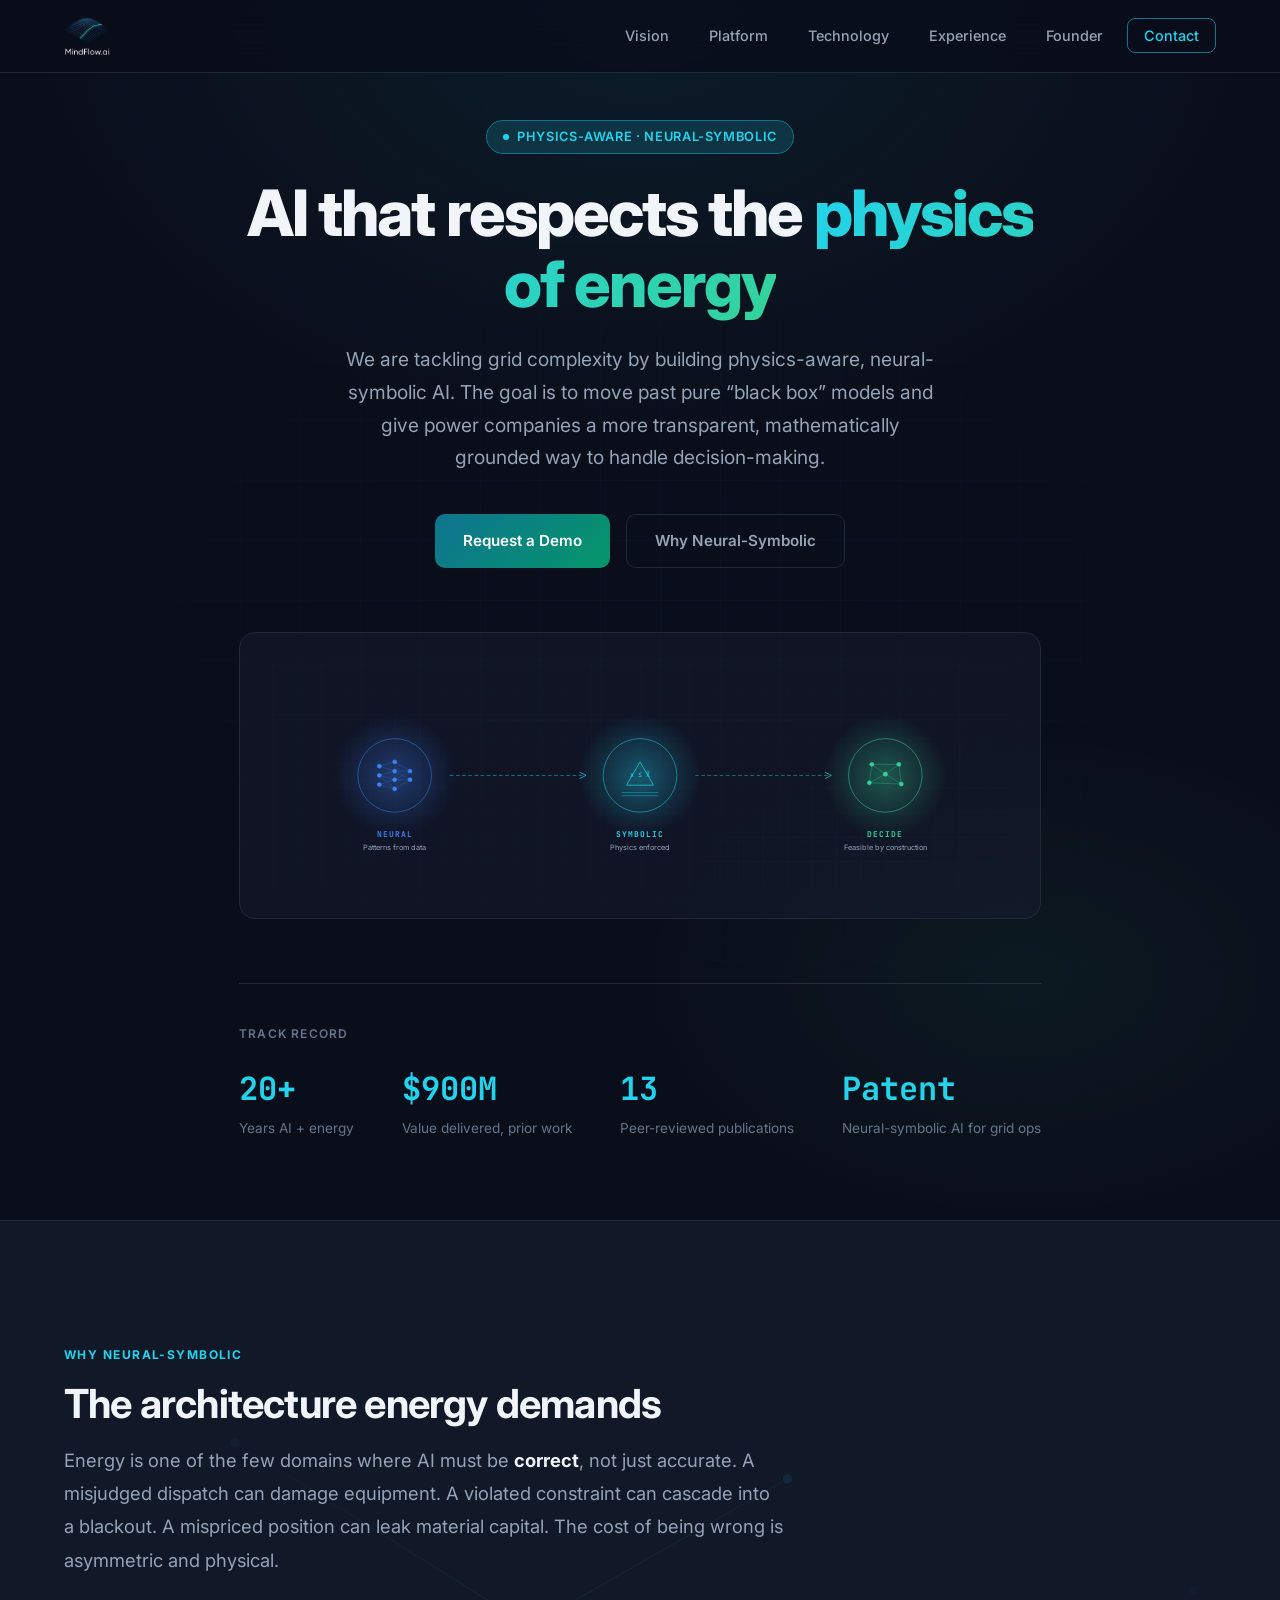
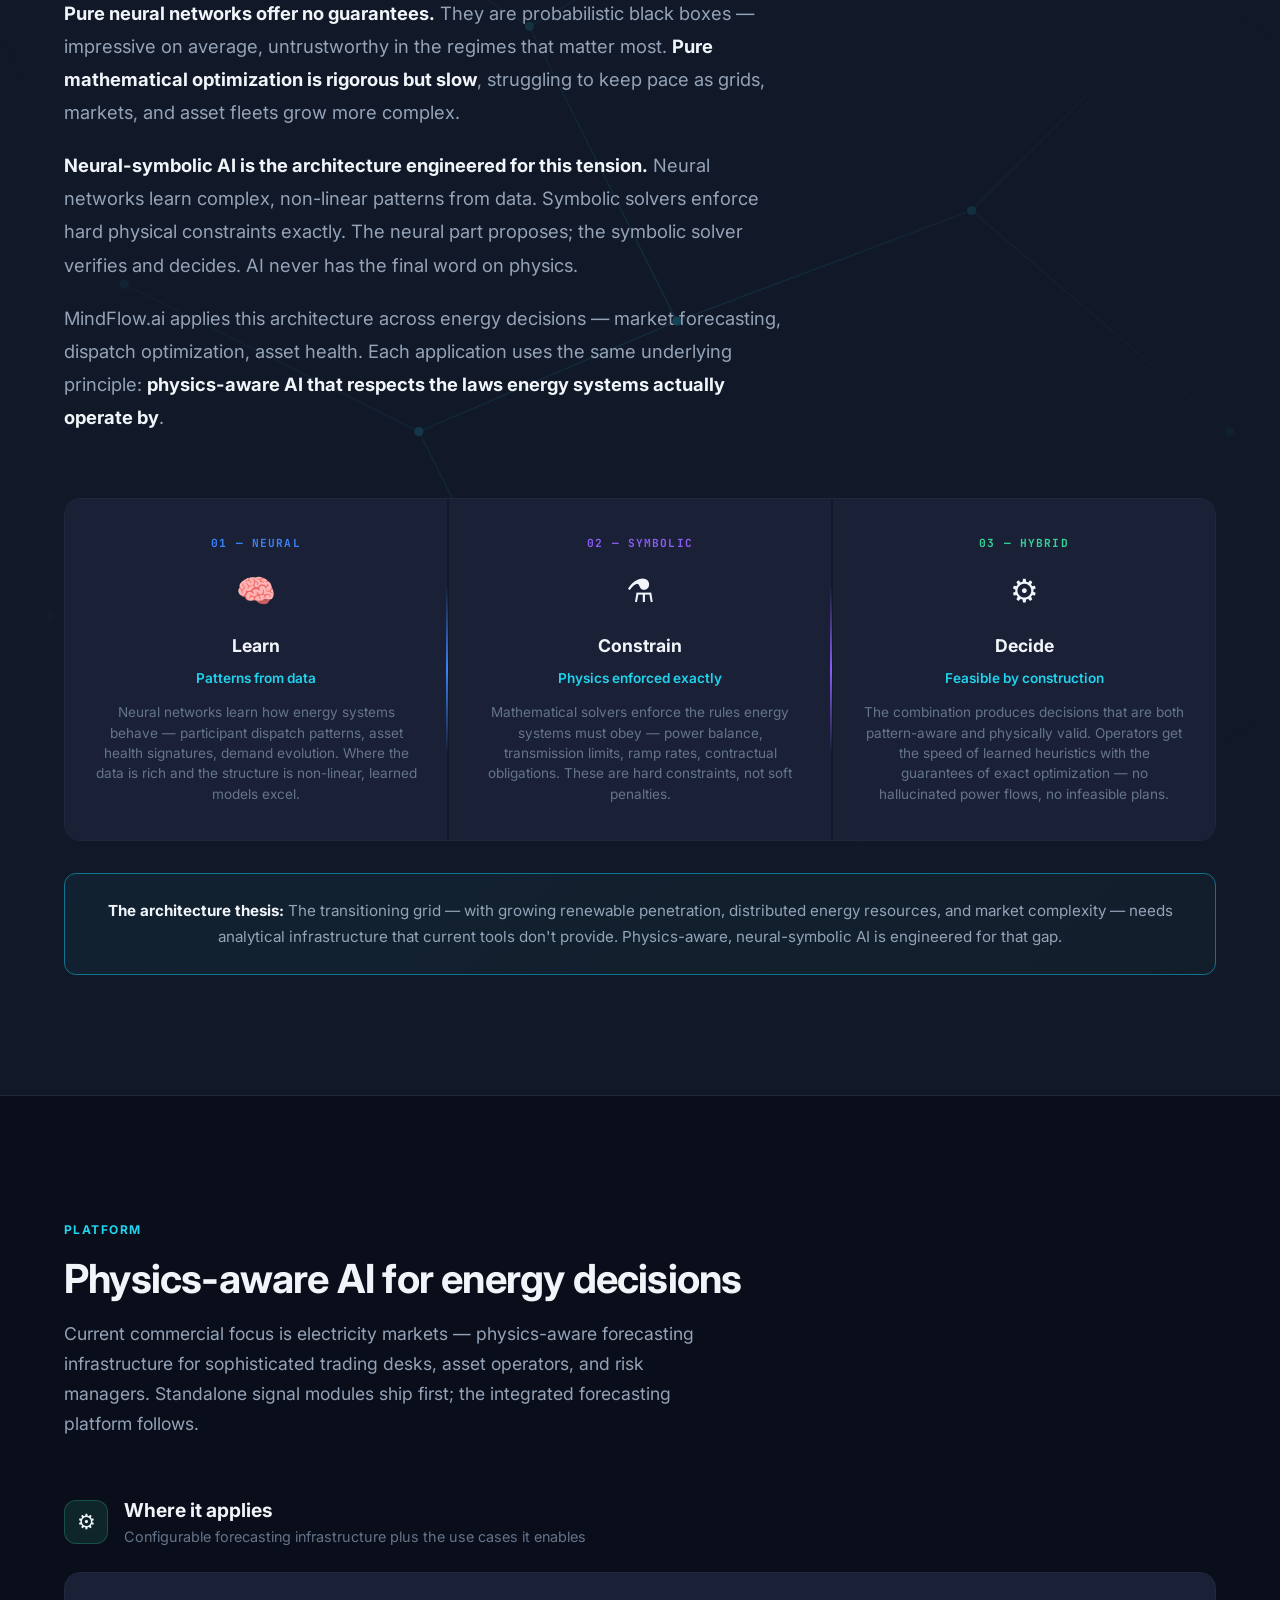
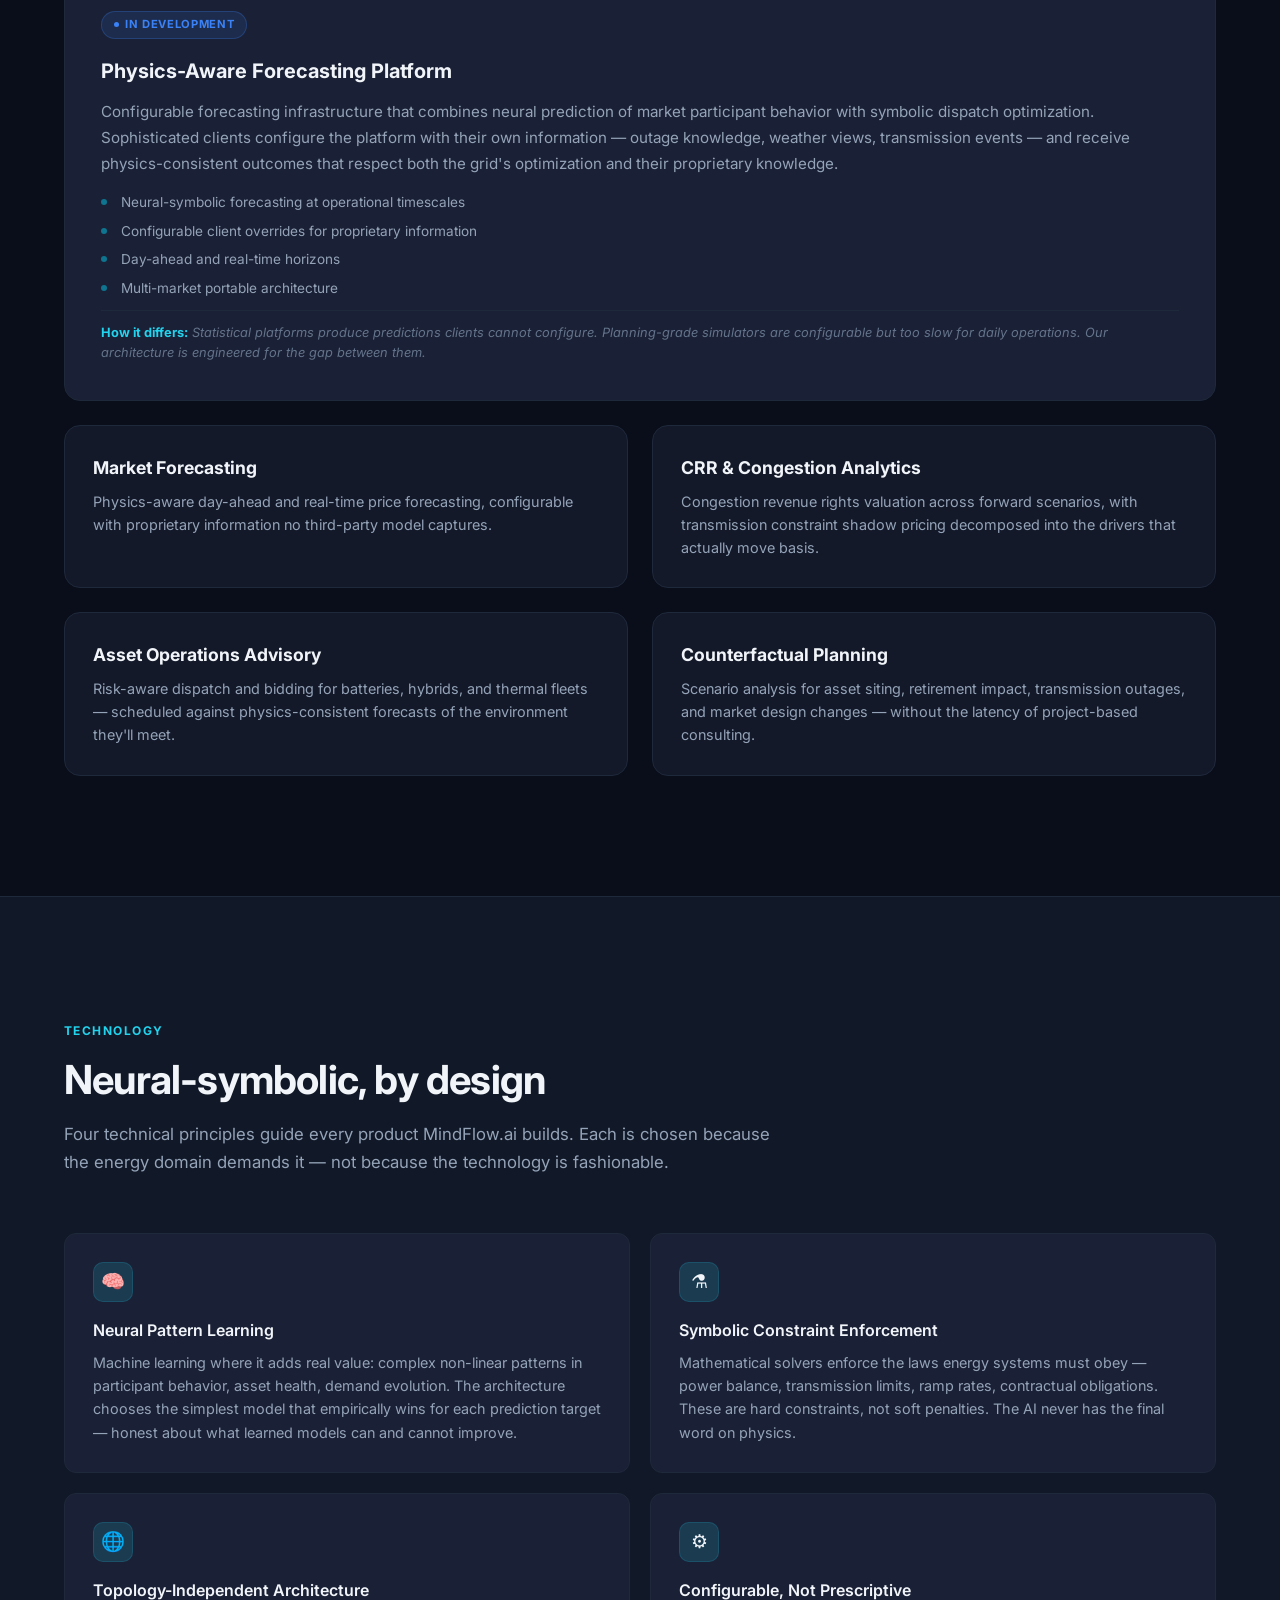
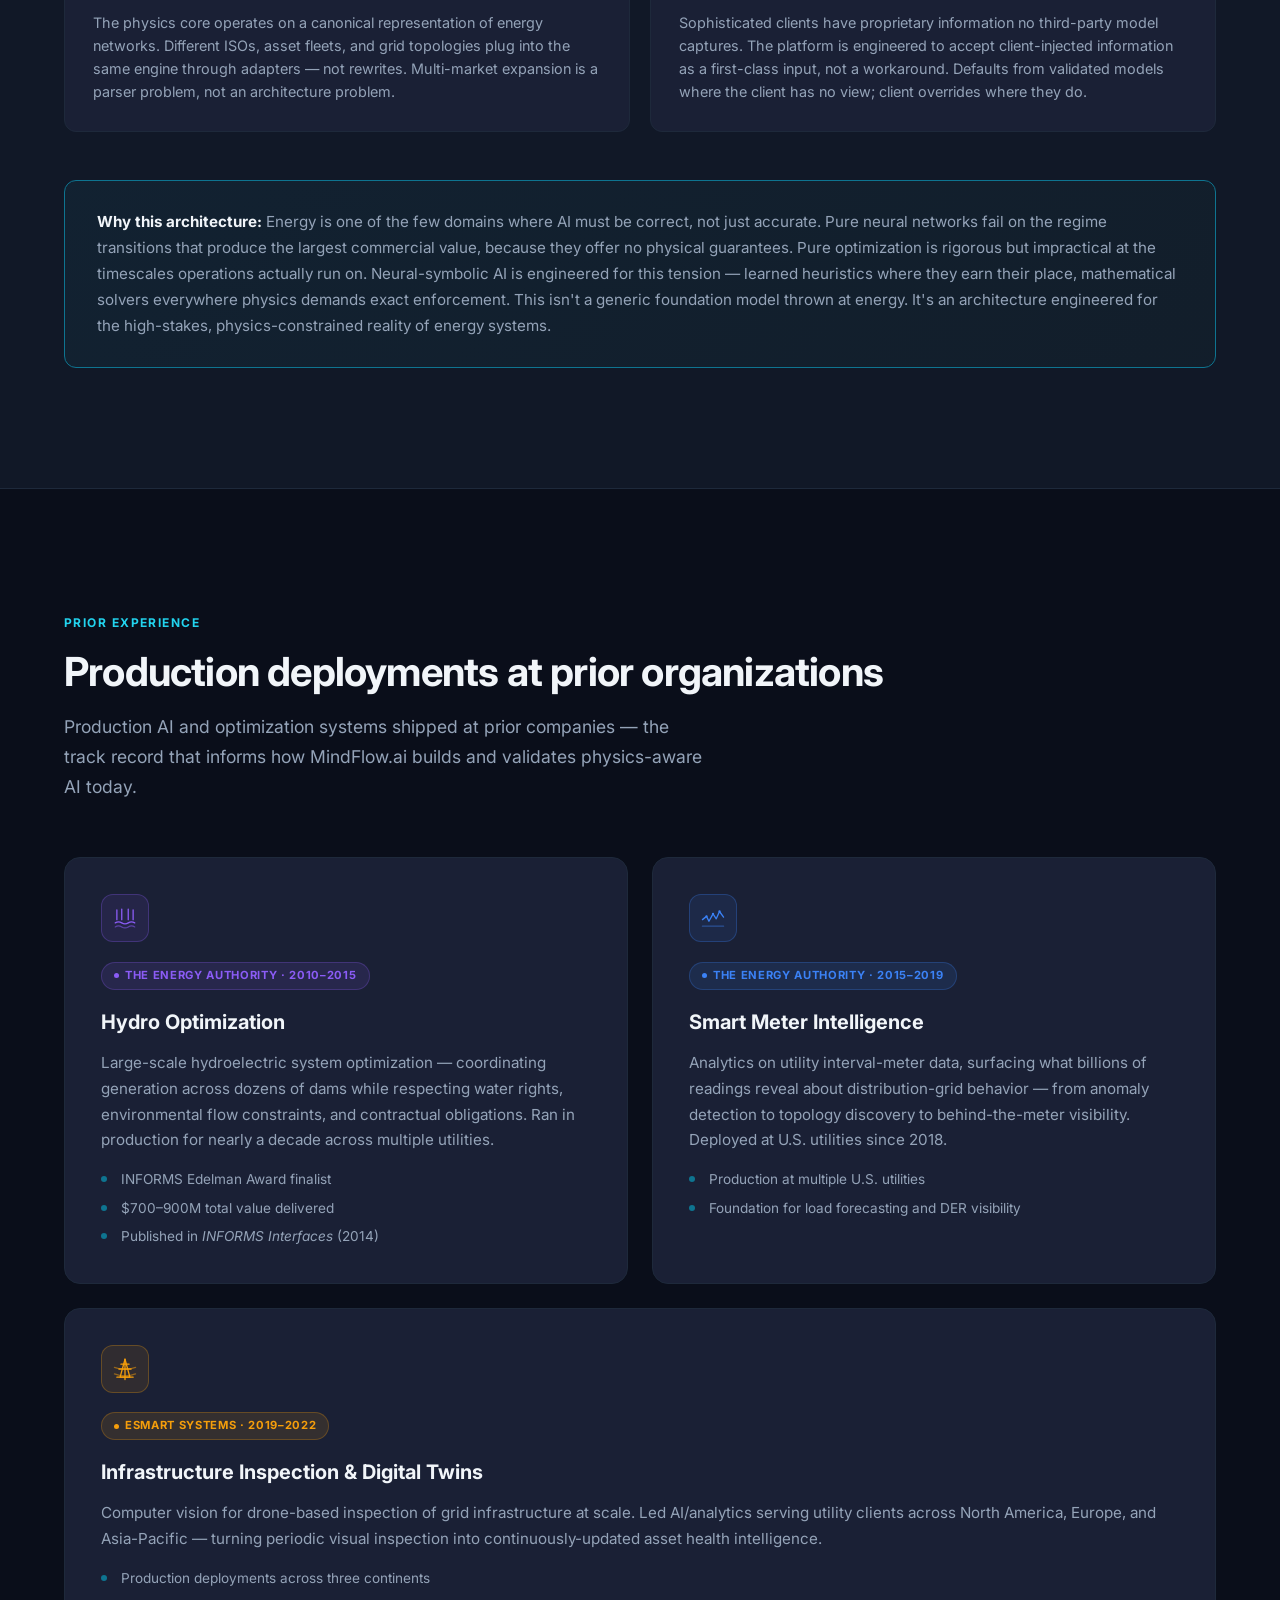
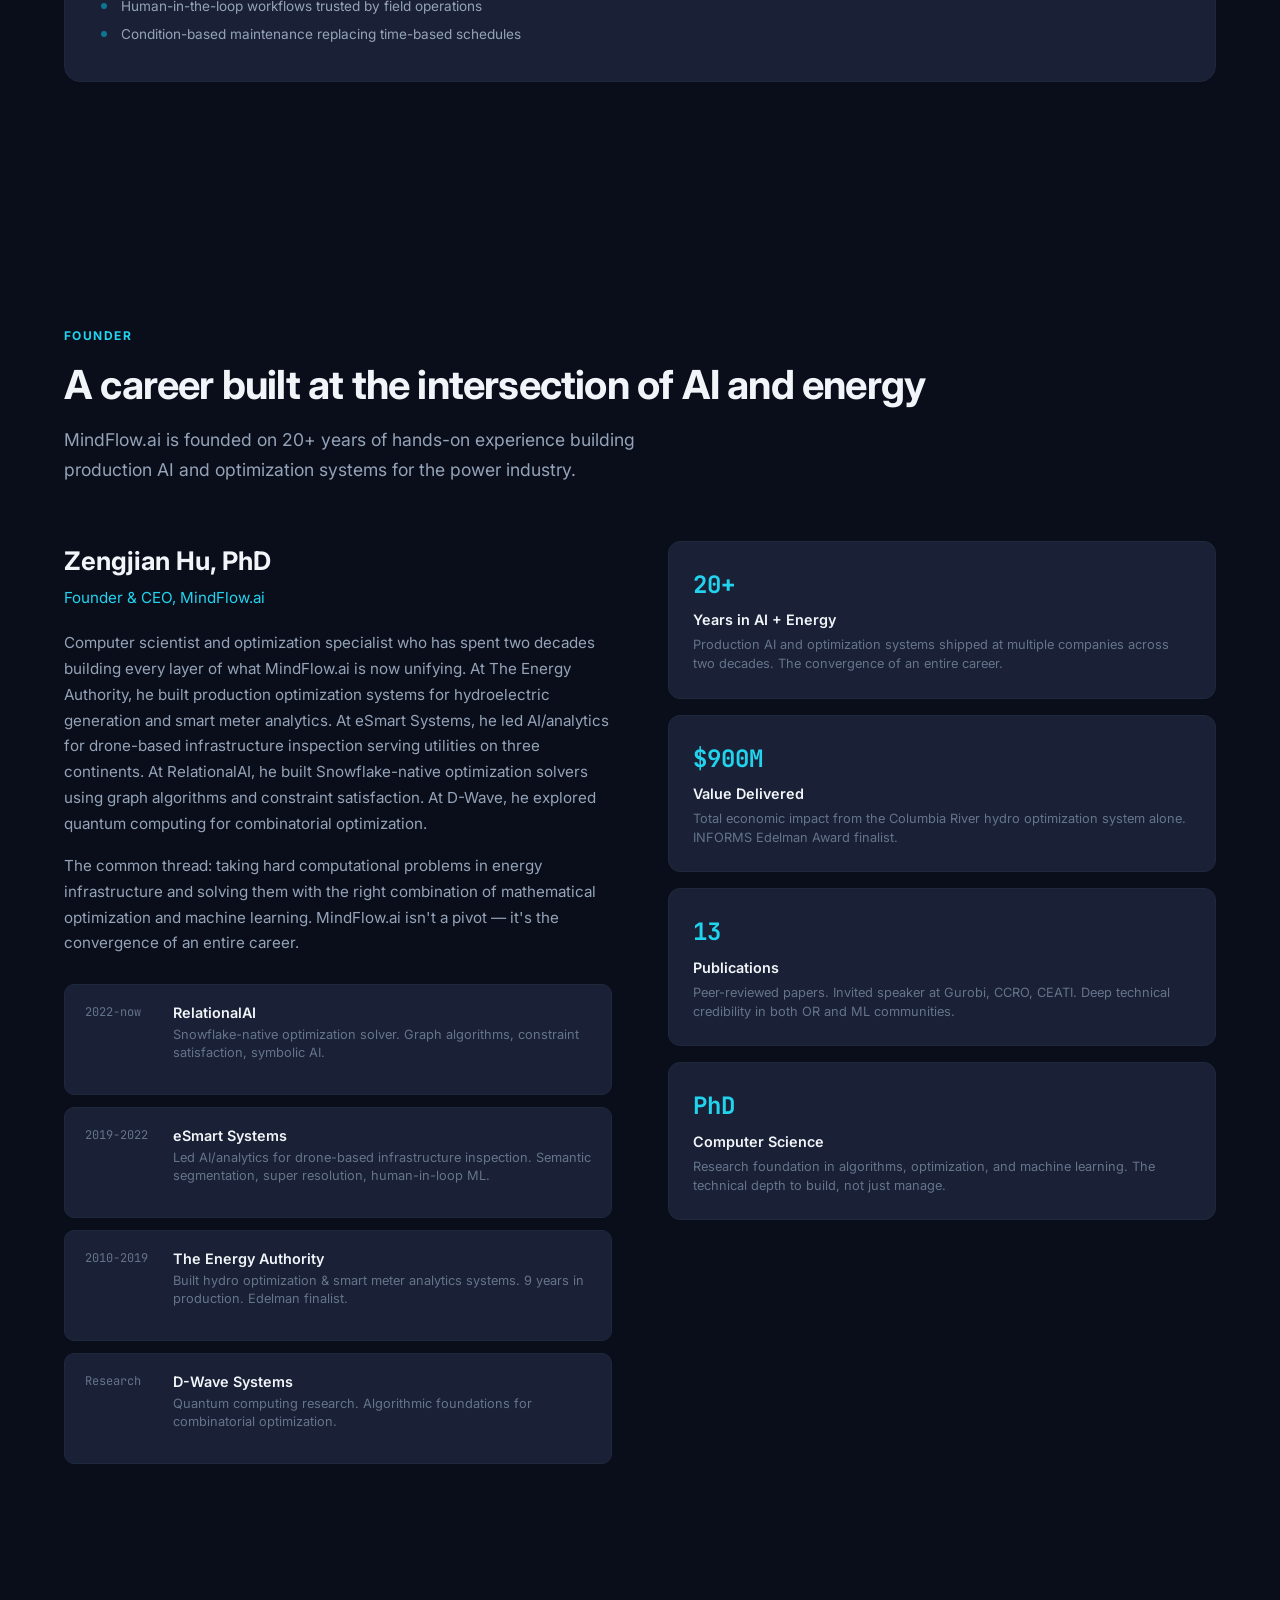
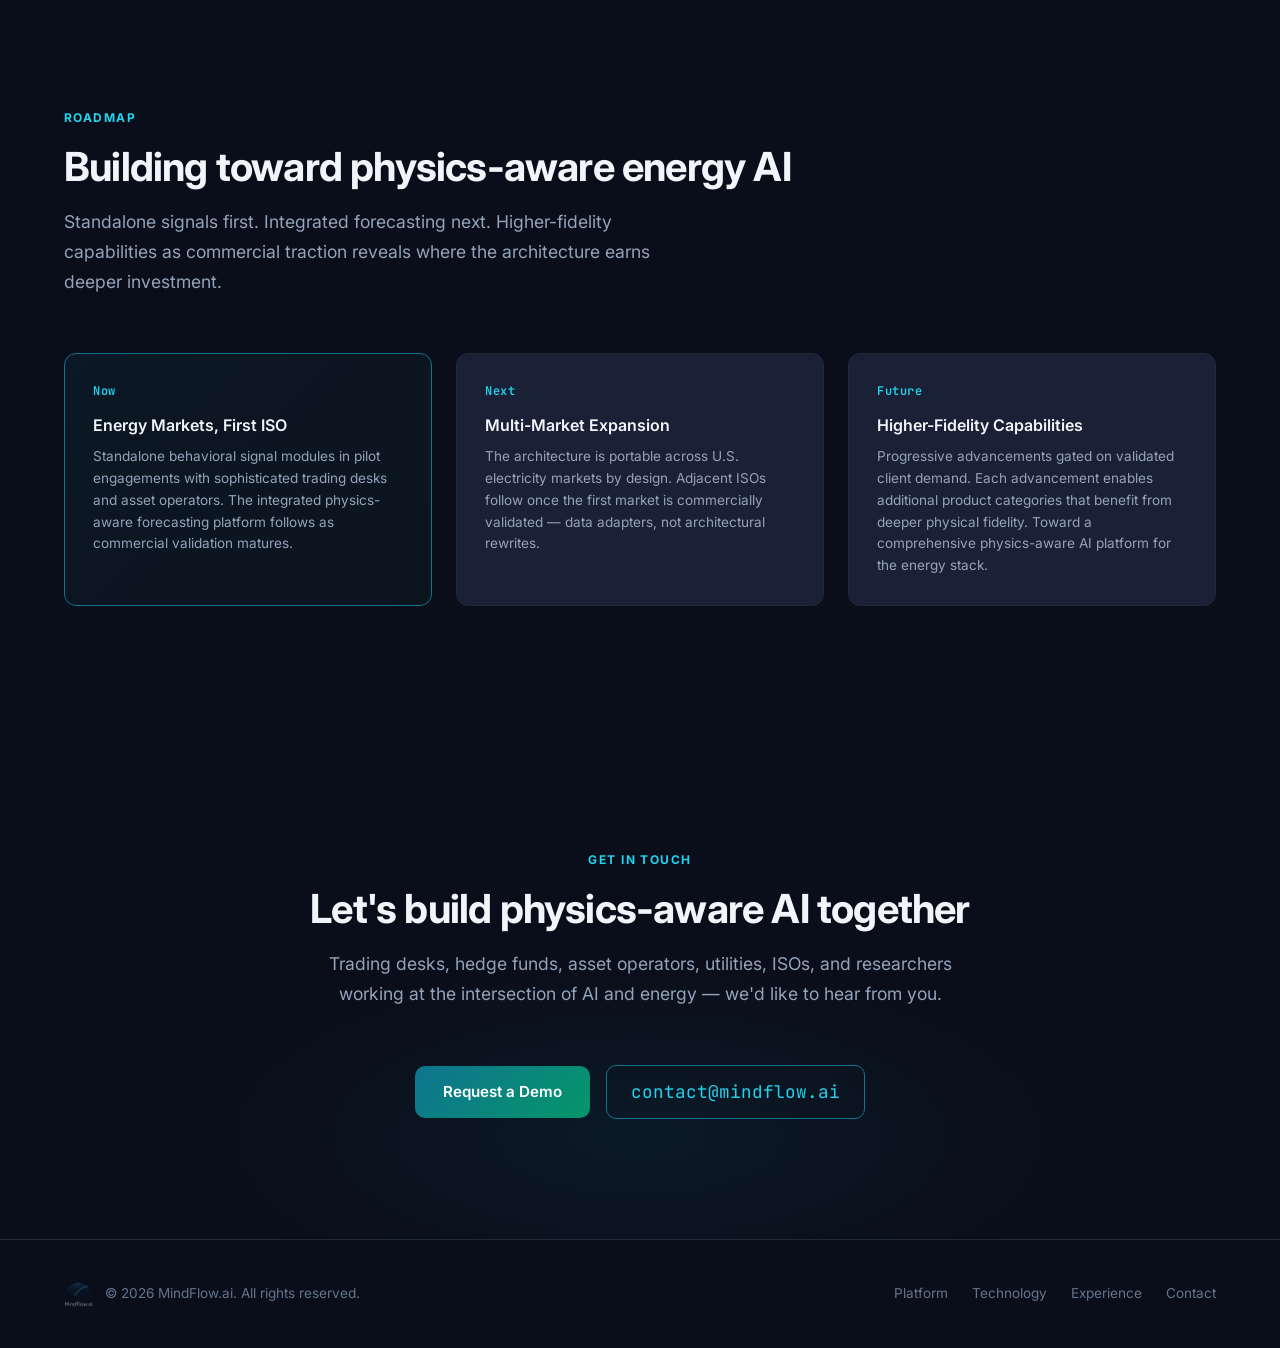
==== index.html @ d65289f5 "Sharpen hero subhead with mission-statement framing Replace the architecture-rationale subhead with " ====
<!DOCTYPE html>
<html lang="en">
<head>
    <meta charset="UTF-8">
    <meta name="viewport" content="width=device-width, initial-scale=1.0">
    <title>MindFlow.ai — Physics-Aware, Neural-Symbolic AI for Energy</title>
    <meta name="description" content="MindFlow.ai builds physics-aware, neural-symbolic AI for energy. Neural networks learn patterns; symbolic solvers enforce physical constraints. AI engineered for the high-stakes, mission-critical reality of energy decisions.">
    <link rel="preconnect" href="https://fonts.googleapis.com">
    <link rel="preconnect" href="https://fonts.gstatic.com" crossorigin>
    <link href="https://fonts.googleapis.com/css2?family=Inter:wght@300;400;500;600;700;800&family=JetBrains+Mono:wght@400;500&display=swap" rel="stylesheet">
    <style>
        :root {
            --bg-primary: #0a0e1a;
            --bg-secondary: #111827;
            --bg-card: #1a2035;
            --bg-card-hover: #1f2847;
            --cyan: #22d3ee;
            --cyan-dim: #0e7490;
            --green: #34d399;
            --green-dim: #059669;
            --blue: #3b82f6;
            --purple: #8b5cf6;
            --amber: #f59e0b;
            --amber-dim: #d97706;
            --text-primary: #f1f5f9;
            --text-secondary: #94a3b8;
            --text-muted: #64748b;
            --border: #1e293b;
            --glow-cyan: rgba(34, 211, 238, 0.15);
            --glow-green: rgba(52, 211, 153, 0.15);
        }

        * { margin: 0; padding: 0; box-sizing: border-box; }
        html { scroll-behavior: smooth; }

        body {
            font-family: 'Inter', -apple-system, BlinkMacSystemFont, sans-serif;
            background-color: var(--bg-primary);
            color: var(--text-primary);
            line-height: 1.6;
            overflow-x: hidden;
        }

        .container { max-width: 1200px; margin: 0 auto; padding: 0 24px; }

        /* ── Header ── */
        header {
            position: fixed; top: 0; width: 100%; z-index: 100;
            background: rgba(10, 14, 26, 0.85);
            backdrop-filter: blur(20px);
            border-bottom: 1px solid var(--border);
            transition: background 0.3s;
        }
        header .container { display: flex; justify-content: space-between; align-items: center; height: 72px; }
        .logo { display: flex; align-items: center; gap: 12px; text-decoration: none; }
        .logo img { height: 44px; width: auto; }
        nav ul { display: flex; list-style: none; gap: 8px; }
        nav a { text-decoration: none; color: var(--text-secondary); font-size: 0.9rem; font-weight: 500; padding: 8px 16px; border-radius: 8px; transition: all 0.2s; }
        nav a:hover { color: var(--text-primary); background: rgba(255,255,255,0.05); }
        .nav-cta { color: var(--cyan) !important; border: 1px solid var(--cyan-dim); }
        .nav-cta:hover { background: var(--glow-cyan) !important; }
        .mobile-toggle { display: none; background: none; border: none; color: var(--text-primary); font-size: 1.5rem; cursor: pointer; padding: 8px; }

        /* ── Hero ── */
        #hero { min-height: 100vh; display: flex; align-items: center; position: relative; padding: 120px 0 80px; overflow: hidden; }
        .hero-bg { position: absolute; inset: 0; background: radial-gradient(ellipse 80% 60% at 50% 0%, rgba(34,211,238,0.08) 0%, transparent 60%), radial-gradient(ellipse 60% 40% at 80% 80%, rgba(52,211,153,0.06) 0%, transparent 50%); pointer-events: none; }
        .hero-grid { position: absolute; inset: 0; background-image: linear-gradient(rgba(34,211,238,0.03) 1px, transparent 1px), linear-gradient(90deg, rgba(34,211,238,0.03) 1px, transparent 1px); background-size: 60px 60px; mask-image: radial-gradient(ellipse 70% 50% at 50% 50%, black, transparent); pointer-events: none; }
        .hero-content { position: relative; z-index: 2; max-width: 800px; text-align: center; margin: 0 auto; }
        .hero-sub { margin-left: auto; margin-right: auto; }
        .hero-badge { display: inline-flex; align-items: center; gap: 8px; padding: 6px 16px; border-radius: 100px; border: 1px solid var(--cyan-dim); background: var(--glow-cyan); color: var(--cyan); font-size: 0.8rem; font-weight: 600; letter-spacing: 0.05em; text-transform: uppercase; margin-bottom: 24px; }
        .hero-badge::before { content: ''; width: 6px; height: 6px; border-radius: 50%; background: var(--cyan); animation: pulse-dot 2s infinite; }
        @keyframes pulse-dot { 0%, 100% { opacity: 1; } 50% { opacity: 0.3; } }
        #hero h1 { font-size: clamp(2.5rem, 5vw, 4rem); font-weight: 800; line-height: 1.1; letter-spacing: -0.03em; margin-bottom: 24px; }
        #hero h1 .gradient-text { background: linear-gradient(135deg, var(--cyan) 0%, var(--green) 100%); -webkit-background-clip: text; -webkit-text-fill-color: transparent; background-clip: text; }
        .hero-sub { font-size: 1.2rem; color: var(--text-secondary); max-width: 600px; margin-bottom: 40px; line-height: 1.7; }
        .hero-actions { display: flex; gap: 16px; flex-wrap: wrap; }
        .btn { display: inline-flex; align-items: center; gap: 8px; padding: 14px 28px; border-radius: 10px; font-size: 0.95rem; font-weight: 600; text-decoration: none; transition: all 0.2s; cursor: pointer; border: none; }
        .btn-primary { background: linear-gradient(135deg, var(--cyan-dim), var(--green-dim)); color: white; }
        .btn-primary:hover { box-shadow: 0 0 30px var(--glow-cyan), 0 0 60px rgba(34,211,238,0.1); transform: translateY(-1px); }
        .btn-secondary { background: transparent; color: var(--text-secondary); border: 1px solid var(--border); }
        .btn-secondary:hover { border-color: var(--text-muted); color: var(--text-primary); }
        .hero-actions { justify-content: center; }
        .hero-metrics-wrap { margin-top: 64px; padding-top: 40px; border-top: 1px solid var(--border); }
        .hero-metrics-label { font-size: 0.75rem; font-weight: 600; letter-spacing: 0.1em; text-transform: uppercase; color: var(--text-muted); margin-bottom: 20px; }
        .hero-metrics-row { display: flex; gap: 48px; margin-top: 16px; }
        .hero-metric .number { font-family: 'JetBrains Mono', monospace; font-size: 2rem; font-weight: 700; color: var(--cyan); }
        .hero-metric .label { font-size: 0.85rem; color: var(--text-muted); margin-top: 4px; }

        /* ── Hero architecture illustration ── */
        .hero-illustration { margin-top: 64px; padding: 32px; border-radius: 16px; background: rgba(26, 32, 53, 0.4); border: 1px solid var(--border); position: relative; overflow: hidden; }
        .hero-illustration svg { width: 100%; height: auto; display: block; max-width: 1100px; margin: 0 auto; }
        @keyframes flow-dash { to { stroke-dashoffset: -20; } }
        .hero-illustration .flow-line { animation: flow-dash 2s linear infinite; }
        .hero-illustration .pulse { animation: pulse-ring 3s ease-in-out infinite; transform-origin: center; transform-box: fill-box; }
        @keyframes pulse-ring { 0%, 100% { opacity: 0.6; } 50% { opacity: 1; } }

        .contact-actions { display: flex; gap: 16px; justify-content: center; flex-wrap: wrap; align-items: center; }

        /* ── Prior Experience card icons ── */
        .card-glyph { width: 48px; height: 48px; border-radius: 12px; display: flex; align-items: center; justify-content: center; margin-bottom: 18px; }
        .card-glyph.hydro { background: rgba(139,92,246,0.10); border: 1px solid rgba(139,92,246,0.28); }
        .card-glyph.hydro svg { color: #8b5cf6; }
        .card-glyph.meter { background: rgba(59,130,246,0.10); border: 1px solid rgba(59,130,246,0.28); }
        .card-glyph.meter svg { color: #3b82f6; }
        .card-glyph.drone { background: rgba(245,158,11,0.10); border: 1px solid rgba(245,158,11,0.28); }
        .card-glyph.drone svg { color: #f59e0b; }
        .card-glyph svg { width: 26px; height: 26px; display: block; }

        /* ── Vision section abstract grid background ── */
        #vision { position: relative; overflow: hidden; }
        .vision-network-bg { position: absolute; inset: 0; pointer-events: none; opacity: 0.35; mask-image: radial-gradient(ellipse 70% 70% at 50% 50%, rgba(0,0,0,0.7), transparent 80%); -webkit-mask-image: radial-gradient(ellipse 70% 70% at 50% 50%, rgba(0,0,0,0.7), transparent 80%); }
        .vision-network-bg svg { width: 100%; height: 100%; display: block; }
        #vision .container { position: relative; z-index: 1; }

        /* ── Section commons ── */
        section { padding: 120px 0; }
        .section-label { display: inline-block; font-size: 0.75rem; font-weight: 700; letter-spacing: 0.12em; text-transform: uppercase; color: var(--cyan); margin-bottom: 16px; }
        .section-title { font-size: clamp(1.8rem, 3.5vw, 2.5rem); font-weight: 700; letter-spacing: -0.02em; margin-bottom: 16px; line-height: 1.2; }
        .section-desc { color: var(--text-secondary); font-size: 1.1rem; max-width: 640px; margin-bottom: 56px; line-height: 1.7; }

        /* ── Vision Section ── */
        #vision { background: var(--bg-secondary); border-top: 1px solid var(--border); border-bottom: 1px solid var(--border); }
        .vision-content { max-width: 720px; margin-bottom: 64px; }
        .vision-content p { font-size: 1.15rem; color: var(--text-secondary); line-height: 1.8; margin-bottom: 20px; }
        .vision-content p strong { color: var(--text-primary); }

        /* ── Sense / Understand / Optimize Loop ── */
        .loop-visual {
            display: grid;
            grid-template-columns: repeat(3, 1fr);
            gap: 2px;
            border-radius: 16px;
            overflow: hidden;
            border: 1px solid var(--border);
            position: relative;
        }

        .loop-step {
            background: var(--bg-card);
            padding: 36px 28px;
            text-align: center;
            position: relative;
            transition: all 0.3s;
        }

        .loop-step:hover {
            background: var(--bg-card-hover);
        }

        .loop-step::after {
            content: '';
            position: absolute;
            right: -1px;
            top: 25%;
            height: 50%;
            width: 2px;
        }

        .loop-step:last-child::after { display: none; }

        .loop-step.sense::after { background: linear-gradient(180deg, transparent, var(--blue), transparent); }
        .loop-step.understand::after { background: linear-gradient(180deg, transparent, var(--purple), transparent); }

        .loop-step-number {
            font-family: 'JetBrains Mono', monospace;
            font-size: 0.7rem;
            font-weight: 700;
            letter-spacing: 0.1em;
            text-transform: uppercase;
            margin-bottom: 12px;
        }

        .loop-step.sense .loop-step-number { color: var(--blue); }
        .loop-step.understand .loop-step-number { color: var(--purple); }
        .loop-step.optimize .loop-step-number { color: var(--green); }

        .loop-icon { font-size: 2rem; margin-bottom: 16px; }

        .loop-step h3 {
            font-size: 1.1rem;
            font-weight: 700;
            margin-bottom: 8px;
        }

        .loop-step .loop-subtitle {
            font-size: 0.85rem;
            color: var(--cyan);
            font-weight: 600;
            margin-bottom: 12px;
        }

        .loop-step p {
            font-size: 0.85rem;
            color: var(--text-muted);
            line-height: 1.5;
        }

        .loop-convergence {
            margin-top: 32px;
            padding: 24px 32px;
            background: linear-gradient(135deg, rgba(34,211,238,0.05), rgba(52,211,153,0.03));
            border: 1px solid var(--cyan-dim);
            border-radius: 12px;
            text-align: center;
        }

        .loop-convergence p {
            font-size: 0.95rem;
            color: var(--text-secondary);
            line-height: 1.7;
        }

        .loop-convergence strong {
            color: var(--text-primary);
        }

        /* ── Capabilities (Sense / Understand / Optimize) ── */
        .capability-group {
            margin-bottom: 64px;
        }

        .capability-group:last-child {
            margin-bottom: 0;
        }

        .capability-group-header {
            display: flex;
            align-items: center;
            gap: 16px;
            margin-bottom: 24px;
        }

        .capability-group-icon {
            width: 44px;
            height: 44px;
            border-radius: 12px;
            display: flex;
            align-items: center;
            justify-content: center;
            font-size: 1.3rem;
            flex-shrink: 0;
        }

        .group-sense .capability-group-icon { background: rgba(59,130,246,0.12); border: 1px solid rgba(59,130,246,0.25); }
        .group-understand .capability-group-icon { background: rgba(139,92,246,0.12); border: 1px solid rgba(139,92,246,0.25); }
        .group-optimize .capability-group-icon { background: rgba(52,211,153,0.12); border: 1px solid rgba(52,211,153,0.25); }

        .capability-group-header h3 {
            font-size: 1.2rem;
            font-weight: 700;
        }

        .capability-group-header p {
            font-size: 0.9rem;
            color: var(--text-muted);
        }

        .products-grid {
            display: grid;
            grid-template-columns: repeat(2, 1fr);
            gap: 24px;
        }

        .product-card {
            background: var(--bg-card);
            border: 1px solid var(--border);
            border-radius: 16px;
            padding: 36px;
            transition: all 0.3s;
            position: relative;
        }

        .product-card:hover {
            border-color: var(--cyan-dim);
            transform: translateY(-4px);
            box-shadow: 0 20px 40px rgba(0,0,0,0.3);
        }

        .product-card.full-width {
            grid-column: 1 / -1;
        }

        .product-card.use-case {
            padding: 28px;
            background: rgba(26, 32, 53, 0.6);
        }
        .product-card.use-case h3 { font-size: 1.1rem; margin-bottom: 8px; }
        .product-card.use-case > p { font-size: 0.9rem; line-height: 1.6; margin-bottom: 0; color: var(--text-secondary); }

        .maturity-badge {
            display: inline-flex;
            align-items: center;
            gap: 6px;
            padding: 4px 12px;
            border-radius: 100px;
            font-size: 0.7rem;
            font-weight: 700;
            letter-spacing: 0.06em;
            text-transform: uppercase;
            margin-bottom: 16px;
        }

        .maturity-badge::before { content: ''; width: 5px; height: 5px; border-radius: 50%; }
        .badge-shipped { background: rgba(52,211,153,0.12); color: var(--green); border: 1px solid rgba(52,211,153,0.25); }
        .badge-shipped::before { background: var(--green); }
        .badge-research { background: rgba(59,130,246,0.12); color: var(--blue); border: 1px solid rgba(59,130,246,0.25); }
        .badge-research::before { background: var(--blue); }
        .badge-proven { background: rgba(139,92,246,0.12); color: var(--purple); border: 1px solid rgba(139,92,246,0.25); }
        .badge-proven::before { background: var(--purple); }
        .badge-experience { background: rgba(245,158,11,0.12); color: var(--amber); border: 1px solid rgba(245,158,11,0.25); }
        .badge-experience::before { background: var(--amber); }

        .product-card h3 { font-size: 1.25rem; font-weight: 700; margin-bottom: 12px; }
        .product-card > p { font-size: 0.95rem; color: var(--text-secondary); line-height: 1.7; margin-bottom: 16px; }

        .product-highlights { list-style: none; display: flex; flex-direction: column; gap: 8px; }
        .product-highlights li { font-size: 0.85rem; color: var(--text-secondary); padding-left: 20px; position: relative; line-height: 1.5; }
        .product-highlights li::before { content: ''; position: absolute; left: 0; top: 7px; width: 6px; height: 6px; border-radius: 50%; background: var(--cyan-dim); }

        .product-card .tech-tag { display: inline-block; font-family: 'JetBrains Mono', monospace; font-size: 0.75rem; padding: 4px 10px; border-radius: 6px; margin-top: 16px; margin-right: 6px; background: rgba(255,255,255,0.04); border: 1px solid var(--border); color: var(--text-muted); }

        /* ── World Model callout ── */
        .world-model-feed {
            margin-top: 12px;
            padding-top: 12px;
            border-top: 1px solid var(--border);
            font-size: 0.8rem;
            color: var(--text-muted);
            font-style: italic;
        }

        .world-model-feed strong {
            color: var(--cyan);
            font-style: normal;
        }

        /* ── Technology Section ── */
        #technology { background: var(--bg-secondary); border-top: 1px solid var(--border); border-bottom: 1px solid var(--border); }
        .tech-intro { max-width: 720px; margin-bottom: 56px; }
        .tech-intro p { font-size: 1.05rem; color: var(--text-secondary); line-height: 1.7; margin-bottom: 16px; }
        .tech-intro p strong { color: var(--text-primary); }

        .tech-grid { display: grid; grid-template-columns: repeat(2, 1fr); gap: 20px; }
        .tech-card { background: var(--bg-card); border: 1px solid var(--border); border-radius: 12px; padding: 28px; transition: all 0.3s; }
        .tech-card:hover { border-color: var(--cyan-dim); }
        .tech-card-icon { width: 40px; height: 40px; border-radius: 10px; display: flex; align-items: center; justify-content: center; font-size: 1.2rem; margin-bottom: 16px; background: var(--glow-cyan); border: 1px solid rgba(34,211,238,0.15); }
        .tech-card h3 { font-size: 1rem; font-weight: 600; margin-bottom: 8px; color: var(--text-primary); }
        .tech-card p { font-size: 0.9rem; color: var(--text-secondary); line-height: 1.6; }

        .tech-founder-note { margin-top: 48px; padding: 28px 32px; background: linear-gradient(135deg, rgba(34,211,238,0.05), rgba(52,211,153,0.03)); border: 1px solid var(--cyan-dim); border-radius: 12px; }
        .tech-founder-note p { font-size: 0.95rem; color: var(--text-secondary); line-height: 1.7; }
        .tech-founder-note strong { color: var(--text-primary); }

        /* ── Founder ── */
        .founder-layout { display: grid; grid-template-columns: 1fr 1fr; gap: 56px; align-items: start; }
        .founder-bio h3 { font-size: 1.6rem; font-weight: 700; margin-bottom: 4px; }
        .founder-bio .founder-title { font-size: 0.95rem; color: var(--cyan); margin-bottom: 20px; }
        .founder-bio p { font-size: 0.95rem; color: var(--text-secondary); line-height: 1.7; margin-bottom: 16px; }
        .founder-roles { display: flex; flex-direction: column; gap: 12px; margin-top: 28px; }
        .founder-role { display: flex; gap: 16px; align-items: flex-start; padding: 16px 20px; background: var(--bg-card); border: 1px solid var(--border); border-radius: 10px; transition: all 0.3s; }
        .founder-role:hover { border-color: var(--cyan-dim); }
        .role-years { font-family: 'JetBrains Mono', monospace; font-size: 0.75rem; color: var(--text-muted); white-space: nowrap; padding-top: 2px; min-width: 72px; }
        .role-info h4 { font-size: 0.9rem; font-weight: 600; margin-bottom: 2px; }
        .role-info p { font-size: 0.8rem; color: var(--text-muted); line-height: 1.4; }
        .founder-credentials { display: flex; flex-direction: column; gap: 16px; }
        .credential-card { background: var(--bg-card); border: 1px solid var(--border); border-radius: 12px; padding: 24px; transition: all 0.3s; }
        .credential-card:hover { border-color: var(--cyan-dim); }
        .credential-card .cred-value { font-family: 'JetBrains Mono', monospace; font-size: 1.5rem; font-weight: 700; color: var(--cyan); margin-bottom: 4px; }
        .credential-card h4 { font-size: 0.9rem; font-weight: 600; margin-bottom: 4px; }
        .credential-card p { font-size: 0.8rem; color: var(--text-muted); line-height: 1.5; }

        /* ── Roadmap ── */
        .roadmap { display: grid; grid-template-columns: repeat(3, 1fr); gap: 24px; margin-top: 56px; }
        .roadmap-phase { padding: 28px; border-radius: 12px; border: 1px solid var(--border); background: var(--bg-card); position: relative; }
        .roadmap-phase .phase-label { font-family: 'JetBrains Mono', monospace; font-size: 0.75rem; font-weight: 600; color: var(--cyan); letter-spacing: 0.05em; margin-bottom: 12px; }
        .roadmap-phase h3 { font-size: 1rem; font-weight: 600; margin-bottom: 8px; }
        .roadmap-phase p { font-size: 0.85rem; color: var(--text-secondary); line-height: 1.6; }
        .roadmap-phase.active { border-color: var(--cyan-dim); background: linear-gradient(135deg, rgba(34,211,238,0.05), rgba(52,211,153,0.03)); }

        /* ── Contact ── */
        #contact { text-align: center; position: relative; }
        #contact .section-desc { margin-left: auto; margin-right: auto; }
        .contact-glow { position: absolute; inset: 0; background: radial-gradient(ellipse 50% 50% at 50% 80%, rgba(34,211,238,0.06) 0%, transparent 70%); pointer-events: none; }
        #contact .container { position: relative; z-index: 2; }
        .contact-email { font-family: 'JetBrains Mono', monospace; font-size: 1.1rem; color: var(--cyan); text-decoration: none; padding: 12px 24px; border: 1px solid var(--cyan-dim); border-radius: 10px; display: inline-block; transition: all 0.2s; }
        .contact-email:hover { background: var(--glow-cyan); box-shadow: 0 0 30px var(--glow-cyan); }

        /* ── Footer ── */
        footer { border-top: 1px solid var(--border); padding: 40px 0; }
        .footer-inner { display: flex; justify-content: space-between; align-items: center; }
        .footer-left { display: flex; align-items: center; gap: 12px; }
        .footer-left img { height: 28px; opacity: 0.6; }
        .footer-copy { font-size: 0.85rem; color: var(--text-muted); }
        .footer-links { display: flex; gap: 24px; }
        .footer-links a { font-size: 0.85rem; color: var(--text-muted); text-decoration: none; transition: color 0.2s; }
        .footer-links a:hover { color: var(--text-secondary); }

        /* ── Responsive ── */
        @media (max-width: 1024px) {
            .loop-visual { grid-template-columns: 1fr; }
            .loop-step::after { display: none; }
            .founder-layout { grid-template-columns: 1fr; }
        }

        @media (max-width: 768px) {
            .mobile-toggle { display: block; }
            nav { display: none; position: absolute; top: 72px; left: 0; right: 0; background: var(--bg-primary); border-bottom: 1px solid var(--border); padding: 16px; }
            nav.open { display: block; }
            nav ul { flex-direction: column; gap: 4px; }
            nav a { display: block; padding: 12px 16px; }
            .hero-metrics-row { flex-direction: column; gap: 24px; }
            .products-grid { grid-template-columns: 1fr; }
            .tech-grid { grid-template-columns: 1fr; }
            .roadmap { grid-template-columns: 1fr; }
            .footer-inner { flex-direction: column; gap: 16px; text-align: center; }
            .hero-actions { flex-direction: column; align-items: flex-start; }
        }

        /* ── Animations ── */
        .fade-in { opacity: 0; transform: translateY(24px); transition: opacity 0.6s ease, transform 0.6s ease; }
        .fade-in.visible { opacity: 1; transform: translateY(0); }
    </style>
</head>
<body>

    <!-- Header -->
    <header>
        <div class="container">
            <a href="#" class="logo">
                <img src="logo/mindflow2.png" alt="MindFlow.ai">
            </a>
            <button class="mobile-toggle" onclick="document.querySelector('nav').classList.toggle('open')" aria-label="Toggle menu">&#9776;</button>
            <nav>
                <ul>
                    <li><a href="#vision">Vision</a></li>
                    <li><a href="#capabilities">Platform</a></li>
                    <li><a href="#technology">Technology</a></li>
                    <li><a href="#experience">Experience</a></li>
                    <li><a href="#founder">Founder</a></li>
                    <li><a href="#contact" class="nav-cta">Contact</a></li>
                </ul>
            </nav>
        </div>
    </header>

    <main>

        <!-- Hero -->
        <section id="hero">
            <div class="hero-bg"></div>
            <div class="hero-grid"></div>
            <div class="container">
                <div class="hero-content">
                    <div class="hero-badge">Physics-Aware &middot; Neural-Symbolic</div>
                    <h1>
                        AI that respects the <span class="gradient-text">physics of energy</span>
                    </h1>
                    <p class="hero-sub">
                        We are tackling grid complexity by building physics-aware, neural-symbolic AI. The goal is to move past pure &ldquo;black box&rdquo; models and give power companies a more transparent, mathematically grounded way to handle decision-making.
                    </p>
                    <div class="hero-actions">
                        <a href="mailto:contact@mindflow.ai?subject=Request%20a%20demo" class="btn btn-primary">Request a Demo</a>
                        <a href="#vision" class="btn btn-secondary">Why Neural-Symbolic</a>
                    </div>
                </div>
                <div class="hero-illustration fade-in">
                    <svg viewBox="0 0 1200 360" xmlns="http://www.w3.org/2000/svg" preserveAspectRatio="xMidYMid meet" role="img" aria-labelledby="archTitle archDesc">
                        <title id="archTitle">Physics-aware AI architecture</title>
                        <desc id="archDesc">Neural pattern learning combined with symbolic constraint enforcement produces physics-aware decisions for energy systems.</desc>
                        <defs>
                            <pattern id="bggrid" width="40" height="40" patternUnits="userSpaceOnUse">
                                <path d="M 40 0 L 0 0 0 40" fill="none" stroke="#22d3ee" stroke-width="0.5" opacity="0.08"/>
                            </pattern>
                            <radialGradient id="neuralGrad" cx="50%" cy="50%" r="50%">
                                <stop offset="0%" stop-color="#3b82f6" stop-opacity="0.35"/>
                                <stop offset="100%" stop-color="#3b82f6" stop-opacity="0"/>
                            </radialGradient>
                            <radialGradient id="symbolicGrad" cx="50%" cy="50%" r="50%">
                                <stop offset="0%" stop-color="#22d3ee" stop-opacity="0.35"/>
                                <stop offset="100%" stop-color="#22d3ee" stop-opacity="0"/>
                            </radialGradient>
                            <radialGradient id="decisionGrad" cx="50%" cy="50%" r="50%">
                                <stop offset="0%" stop-color="#34d399" stop-opacity="0.35"/>
                                <stop offset="100%" stop-color="#34d399" stop-opacity="0"/>
                            </radialGradient>
                        </defs>

                        <rect width="1200" height="360" fill="url(#bggrid)"/>

                        <!-- Connecting flow lines -->
                        <line class="flow-line" x1="290" y1="180" x2="510" y2="180" stroke="#22d3ee" stroke-width="1.6" stroke-dasharray="6 4" opacity="0.5"/>
                        <path d="M 502 175 L 512 180 L 502 185" stroke="#22d3ee" stroke-width="1.6" fill="none" opacity="0.7" stroke-linejoin="round" stroke-linecap="round"/>
                        <line class="flow-line" x1="690" y1="180" x2="910" y2="180" stroke="#34d399" stroke-width="1.6" stroke-dasharray="6 4" opacity="0.5"/>
                        <path d="M 902 175 L 912 180 L 902 185" stroke="#34d399" stroke-width="1.6" fill="none" opacity="0.7" stroke-linejoin="round" stroke-linecap="round"/>

                        <!-- NEURAL -->
                        <g transform="translate(200, 180)">
                            <circle r="100" fill="url(#neuralGrad)" class="pulse"/>
                            <circle r="60" fill="none" stroke="#3b82f6" stroke-width="1.5" opacity="0.55"/>
                            <g stroke="#3b82f6" fill="#3b82f6">
                                <g opacity="0.35">
                                    <line x1="-25" y1="-15" x2="0" y2="-22"/>
                                    <line x1="-25" y1="-15" x2="0" y2="-7"/>
                                    <line x1="-25" y1="0" x2="0" y2="-7"/>
                                    <line x1="-25" y1="0" x2="0" y2="7"/>
                                    <line x1="-25" y1="0" x2="0" y2="22"/>
                                    <line x1="-25" y1="15" x2="0" y2="7"/>
                                    <line x1="-25" y1="15" x2="0" y2="22"/>
                                    <line x1="0" y1="-22" x2="25" y2="-7"/>
                                    <line x1="0" y1="-7" x2="25" y2="-7"/>
                                    <line x1="0" y1="-7" x2="25" y2="7"/>
                                    <line x1="0" y1="7" x2="25" y2="-7"/>
                                    <line x1="0" y1="7" x2="25" y2="7"/>
                                    <line x1="0" y1="22" x2="25" y2="7"/>
                                </g>
                                <circle cx="-25" cy="-15" r="3.2"/>
                                <circle cx="-25" cy="0" r="3.2"/>
                                <circle cx="-25" cy="15" r="3.2"/>
                                <circle cx="0" cy="-22" r="3.2"/>
                                <circle cx="0" cy="-7" r="3.2"/>
                                <circle cx="0" cy="7" r="3.2"/>
                                <circle cx="0" cy="22" r="3.2"/>
                                <circle cx="25" cy="-7" r="3.2"/>
                                <circle cx="25" cy="7" r="3.2"/>
                            </g>
                            <text x="0" y="100" text-anchor="middle" fill="#3b82f6" font-family="'JetBrains Mono', monospace" font-size="13" font-weight="700" letter-spacing="0.12em">NEURAL</text>
                            <text x="0" y="122" text-anchor="middle" fill="#94a3b8" font-family="Inter, sans-serif" font-size="12">Patterns from data</text>
                        </g>

                        <!-- SYMBOLIC -->
                        <g transform="translate(600, 180)">
                            <circle r="100" fill="url(#symbolicGrad)" class="pulse" style="animation-delay: 1s"/>
                            <circle r="60" fill="none" stroke="#22d3ee" stroke-width="1.5" opacity="0.55"/>
                            <g stroke="#22d3ee" stroke-width="1.4" fill="none" opacity="0.85">
                                <path d="M -22 16 L 22 16 L 0 -22 Z" stroke-linejoin="round"/>
                                <line x1="-30" y1="28" x2="30" y2="28" opacity="0.55"/>
                                <line x1="-30" y1="33" x2="30" y2="33" opacity="0.55"/>
                            </g>
                            <text x="0" y="3" text-anchor="middle" fill="#22d3ee" font-family="'JetBrains Mono', monospace" font-size="11" font-weight="600" opacity="0.85">x &#8804; X&#772;</text>
                            <text x="0" y="100" text-anchor="middle" fill="#22d3ee" font-family="'JetBrains Mono', monospace" font-size="13" font-weight="700" letter-spacing="0.12em">SYMBOLIC</text>
                            <text x="0" y="122" text-anchor="middle" fill="#94a3b8" font-family="Inter, sans-serif" font-size="12">Physics enforced</text>
                        </g>

                        <!-- DECIDE -->
                        <g transform="translate(1000, 180)">
                            <circle r="100" fill="url(#decisionGrad)" class="pulse" style="animation-delay: 2s"/>
                            <circle r="60" fill="none" stroke="#34d399" stroke-width="1.5" opacity="0.55"/>
                            <g stroke="#34d399" fill="#34d399">
                                <g opacity="0.45" stroke-width="1.1">
                                    <line x1="-22" y1="-18" x2="0" y2="-2"/>
                                    <line x1="22" y1="-18" x2="0" y2="-2"/>
                                    <line x1="-26" y1="12" x2="0" y2="-2"/>
                                    <line x1="26" y1="14" x2="0" y2="-2"/>
                                    <line x1="-22" y1="-18" x2="22" y2="-18"/>
                                    <line x1="-26" y1="12" x2="26" y2="14"/>
                                    <line x1="-22" y1="-18" x2="-26" y2="12"/>
                                    <line x1="22" y1="-18" x2="26" y2="14"/>
                                </g>
                                <circle cx="-22" cy="-18" r="3.2"/>
                                <circle cx="22" cy="-18" r="3.2"/>
                                <circle cx="-26" cy="12" r="3.2"/>
                                <circle cx="0" cy="-2" r="3.4"/>
                                <circle cx="26" cy="14" r="3.2"/>
                            </g>
                            <text x="0" y="100" text-anchor="middle" fill="#34d399" font-family="'JetBrains Mono', monospace" font-size="13" font-weight="700" letter-spacing="0.12em">DECIDE</text>
                            <text x="0" y="122" text-anchor="middle" fill="#94a3b8" font-family="Inter, sans-serif" font-size="12">Feasible by construction</text>
                        </g>
                    </svg>
                </div>
                <div class="hero-metrics-wrap">
                    <div class="hero-metrics-label">Track Record</div>
                    <div class="hero-metrics-row">
                        <div class="hero-metric">
                            <div class="number">20+</div>
                            <div class="label">Years AI + energy</div>
                        </div>
                        <div class="hero-metric">
                            <div class="number">$900M</div>
                            <div class="label">Value delivered, prior work</div>
                        </div>
                        <div class="hero-metric">
                            <div class="number">13</div>
                            <div class="label">Peer-reviewed publications</div>
                        </div>
                        <div class="hero-metric">
                            <div class="number">Patent</div>
                            <div class="label">Neural-symbolic AI for grid ops</div>
                        </div>
                    </div>
                </div>
            </div>
        </section>

        <!-- Vision -->
        <section id="vision">
            <div class="vision-network-bg" aria-hidden="true">
                <svg viewBox="0 0 1200 800" preserveAspectRatio="xMidYMid slice" xmlns="http://www.w3.org/2000/svg">
                    <g stroke="#22d3ee" stroke-width="0.8" opacity="0.45">
                        <line x1="80" y1="120" x2="240" y2="200"/>
                        <line x1="240" y1="200" x2="380" y2="120"/>
                        <line x1="240" y1="200" x2="320" y2="360"/>
                        <line x1="380" y1="120" x2="540" y2="220"/>
                        <line x1="540" y1="220" x2="680" y2="140"/>
                        <line x1="540" y1="220" x2="620" y2="380"/>
                        <line x1="320" y1="360" x2="480" y2="440"/>
                        <line x1="480" y1="440" x2="620" y2="380"/>
                        <line x1="480" y1="440" x2="560" y2="600"/>
                        <line x1="620" y1="380" x2="780" y2="320"/>
                        <line x1="780" y1="320" x2="900" y2="200"/>
                        <line x1="780" y1="320" x2="920" y2="440"/>
                        <line x1="900" y1="200" x2="1060" y2="160"/>
                        <line x1="900" y1="200" x2="1100" y2="320"/>
                        <line x1="920" y1="440" x2="1080" y2="500"/>
                        <line x1="560" y1="600" x2="720" y2="660"/>
                        <line x1="720" y1="660" x2="900" y2="620"/>
                        <line x1="900" y1="620" x2="1080" y2="500"/>
                        <line x1="120" y1="500" x2="280" y2="540"/>
                        <line x1="280" y1="540" x2="440" y2="600"/>
                        <line x1="440" y1="600" x2="560" y2="600"/>
                    </g>
                    <g fill="#22d3ee">
                        <circle cx="80" cy="120" r="2.5"/>
                        <circle cx="240" cy="200" r="2.5"/>
                        <circle cx="380" cy="120" r="2.5"/>
                        <circle cx="540" cy="220" r="2.5"/>
                        <circle cx="680" cy="140" r="2.5"/>
                        <circle cx="320" cy="360" r="2.5"/>
                        <circle cx="480" cy="440" r="2.5"/>
                        <circle cx="620" cy="380" r="2.5"/>
                        <circle cx="780" cy="320" r="2.5"/>
                        <circle cx="900" cy="200" r="2.5"/>
                        <circle cx="1060" cy="160" r="2.5"/>
                        <circle cx="1100" cy="320" r="2.5"/>
                        <circle cx="920" cy="440" r="2.5"/>
                        <circle cx="1080" cy="500" r="2.5"/>
                        <circle cx="900" cy="620" r="2.5"/>
                        <circle cx="720" cy="660" r="2.5"/>
                        <circle cx="560" cy="600" r="2.5"/>
                        <circle cx="440" cy="600" r="2.5"/>
                        <circle cx="280" cy="540" r="2.5"/>
                        <circle cx="120" cy="500" r="2.5"/>
                    </g>
                </svg>
            </div>
            <div class="container">
                <span class="section-label">Why Neural-Symbolic</span>
                <h2 class="section-title">The architecture energy demands</h2>
                <div class="vision-content">
                    <p>
                        Energy is one of the few domains where AI must be <strong>correct</strong>, not just accurate. A misjudged dispatch can damage equipment. A violated constraint can cascade into a blackout. A mispriced position can leak material capital. The cost of being wrong is asymmetric and physical.
                    </p>
                    <p>
                        <strong>Pure neural networks offer no guarantees.</strong> They are probabilistic black boxes &mdash; impressive on average, untrustworthy in the regimes that matter most. <strong>Pure mathematical optimization is rigorous but slow</strong>, struggling to keep pace as grids, markets, and asset fleets grow more complex.
                    </p>
                    <p>
                        <strong>Neural-symbolic AI is the architecture engineered for this tension.</strong> Neural networks learn complex, non-linear patterns from data. Symbolic solvers enforce hard physical constraints exactly. The neural part proposes; the symbolic solver verifies and decides. AI never has the final word on physics.
                    </p>
                    <p>
                        MindFlow.ai applies this architecture across energy decisions &mdash; market forecasting, dispatch optimization, asset health. Each application uses the same underlying principle: <strong>physics-aware AI that respects the laws energy systems actually operate by</strong>.
                    </p>
                </div>
                <div class="loop-visual fade-in">
                    <div class="loop-step sense">
                        <div class="loop-step-number">01 &mdash; Neural</div>
                        <div class="loop-icon">&#129504;</div>
                        <h3>Learn</h3>
                        <div class="loop-subtitle">Patterns from data</div>
                        <p>Neural networks learn how energy systems behave &mdash; participant dispatch patterns, asset health signatures, demand evolution. Where the data is rich and the structure is non-linear, learned models excel.</p>
                    </div>
                    <div class="loop-step understand">
                        <div class="loop-step-number">02 &mdash; Symbolic</div>
                        <div class="loop-icon">&#9879;</div>
                        <h3>Constrain</h3>
                        <div class="loop-subtitle">Physics enforced exactly</div>
                        <p>Mathematical solvers enforce the rules energy systems must obey &mdash; power balance, transmission limits, ramp rates, contractual obligations. These are hard constraints, not soft penalties.</p>
                    </div>
                    <div class="loop-step optimize">
                        <div class="loop-step-number">03 &mdash; Hybrid</div>
                        <div class="loop-icon">&#9881;</div>
                        <h3>Decide</h3>
                        <div class="loop-subtitle">Feasible by construction</div>
                        <p>The combination produces decisions that are both pattern-aware and physically valid. Operators get the speed of learned heuristics with the guarantees of exact optimization &mdash; no hallucinated power flows, no infeasible plans.</p>
                    </div>
                </div>
                <div class="loop-convergence fade-in">
                    <p><strong>The architecture thesis:</strong> The transitioning grid &mdash; with growing renewable penetration, distributed energy resources, and market complexity &mdash; needs analytical infrastructure that current tools don't provide. Physics-aware, neural-symbolic AI is engineered for that gap.</p>
                </div>
            </div>
        </section>

        <!-- Capabilities -->
        <section id="capabilities">
            <div class="container">
                <span class="section-label">Platform</span>
                <h2 class="section-title">Physics-aware AI for energy decisions</h2>
                <p class="section-desc">
                    Current commercial focus is electricity markets &mdash; physics-aware forecasting infrastructure for sophisticated trading desks, asset operators, and risk managers. Standalone signal modules ship first; the integrated forecasting platform follows.
                </p>

                <div class="capability-group group-optimize">
                    <div class="capability-group-header">
                        <div class="capability-group-icon">&#9881;</div>
                        <div>
                            <h3>Where it applies</h3>
                            <p>Configurable forecasting infrastructure plus the use cases it enables</p>
                        </div>
                    </div>
                    <div class="products-grid">
                        <div class="product-card full-width fade-in">
                            <span class="maturity-badge badge-research">In Development</span>
                            <h3>Physics-Aware Forecasting Platform</h3>
                            <p>Configurable forecasting infrastructure that combines neural prediction of market participant behavior with symbolic dispatch optimization. Sophisticated clients configure the platform with their own information &mdash; outage knowledge, weather views, transmission events &mdash; and receive physics-consistent outcomes that respect both the grid's optimization and their proprietary knowledge.</p>
                            <ul class="product-highlights">
                                <li>Neural-symbolic forecasting at operational timescales</li>
                                <li>Configurable client overrides for proprietary information</li>
                                <li>Day-ahead and real-time horizons</li>
                                <li>Multi-market portable architecture</li>
                            </ul>
                            <div class="world-model-feed"><strong>How it differs:</strong> Statistical platforms produce predictions clients cannot configure. Planning-grade simulators are configurable but too slow for daily operations. Our architecture is engineered for the gap between them.</div>
                        </div>
                        <div class="product-card use-case fade-in">
                            <h3>Market Forecasting</h3>
                            <p>Physics-aware day-ahead and real-time price forecasting, configurable with proprietary information no third-party model captures.</p>
                        </div>
                        <div class="product-card use-case fade-in">
                            <h3>CRR &amp; Congestion Analytics</h3>
                            <p>Congestion revenue rights valuation across forward scenarios, with transmission constraint shadow pricing decomposed into the drivers that actually move basis.</p>
                        </div>
                        <div class="product-card use-case fade-in">
                            <h3>Asset Operations Advisory</h3>
                            <p>Risk-aware dispatch and bidding for batteries, hybrids, and thermal fleets &mdash; scheduled against physics-consistent forecasts of the environment they'll meet.</p>
                        </div>
                        <div class="product-card use-case fade-in">
                            <h3>Counterfactual Planning</h3>
                            <p>Scenario analysis for asset siting, retirement impact, transmission outages, and market design changes &mdash; without the latency of project-based consulting.</p>
                        </div>
                    </div>
                </div>

            </div>
        </section>

        <!-- Technology -->
        <section id="technology">
            <div class="container">
                <span class="section-label">Technology</span>
                <h2 class="section-title">Neural-symbolic, by design</h2>
                <div class="tech-intro">
                    <p>Four technical principles guide every product MindFlow.ai builds. Each is chosen because the energy domain demands it &mdash; not because the technology is fashionable.</p>
                </div>
                <div class="tech-grid">
                    <div class="tech-card fade-in">
                        <div class="tech-card-icon">&#129504;</div>
                        <h3>Neural Pattern Learning</h3>
                        <p>Machine learning where it adds real value: complex non-linear patterns in participant behavior, asset health, demand evolution. The architecture chooses the simplest model that empirically wins for each prediction target &mdash; honest about what learned models can and cannot improve.</p>
                    </div>
                    <div class="tech-card fade-in">
                        <div class="tech-card-icon">&#9879;</div>
                        <h3>Symbolic Constraint Enforcement</h3>
                        <p>Mathematical solvers enforce the laws energy systems must obey &mdash; power balance, transmission limits, ramp rates, contractual obligations. These are hard constraints, not soft penalties. The AI never has the final word on physics.</p>
                    </div>
                    <div class="tech-card fade-in">
                        <div class="tech-card-icon">&#127760;</div>
                        <h3>Topology-Independent Architecture</h3>
                        <p>The physics core operates on a canonical representation of energy networks. Different ISOs, asset fleets, and grid topologies plug into the same engine through adapters &mdash; not rewrites. Multi-market expansion is a parser problem, not an architecture problem.</p>
                    </div>
                    <div class="tech-card fade-in">
                        <div class="tech-card-icon">&#9881;</div>
                        <h3>Configurable, Not Prescriptive</h3>
                        <p>Sophisticated clients have proprietary information no third-party model captures. The platform is engineered to accept client-injected information as a first-class input, not a workaround. Defaults from validated models where the client has no view; client overrides where they do.</p>
                    </div>
                </div>
                <div class="tech-founder-note fade-in">
                    <p><strong>Why this architecture:</strong> Energy is one of the few domains where AI must be correct, not just accurate. Pure neural networks fail on the regime transitions that produce the largest commercial value, because they offer no physical guarantees. Pure optimization is rigorous but impractical at the timescales operations actually run on. Neural-symbolic AI is engineered for this tension &mdash; learned heuristics where they earn their place, mathematical solvers everywhere physics demands exact enforcement. This isn't a generic foundation model thrown at energy. It's an architecture engineered for the high-stakes, physics-constrained reality of energy systems.</p>
                </div>
            </div>
        </section>

        <!-- Prior Experience -->
        <section id="experience">
            <div class="container">
                <span class="section-label">Prior Experience</span>
                <h2 class="section-title">Production deployments at prior organizations</h2>
                <p class="section-desc">
                    Production AI and optimization systems shipped at prior companies &mdash; the track record that informs how MindFlow.ai builds and validates physics-aware AI today.
                </p>
                <div class="products-grid">
                    <div class="product-card fade-in">
                        <div class="card-glyph hydro" aria-hidden="true">
                            <svg viewBox="0 0 32 32" xmlns="http://www.w3.org/2000/svg" stroke="currentColor" stroke-width="1.6" fill="none" stroke-linecap="round" stroke-linejoin="round">
                                <line x1="6" y1="6" x2="6" y2="18"/>
                                <line x1="12" y1="5" x2="12" y2="18"/>
                                <line x1="20" y1="5" x2="20" y2="18"/>
                                <line x1="26" y1="6" x2="26" y2="18"/>
                                <path d="M 4 22 Q 8 19.5 12 22 T 20 22 T 28 22"/>
                                <path d="M 4 27 Q 8 24.5 12 27 T 20 27 T 28 27" opacity="0.55"/>
                            </svg>
                        </div>
                        <span class="maturity-badge badge-proven">The Energy Authority &middot; 2010&ndash;2015</span>
                        <h3>Hydro Optimization</h3>
                        <p>Large-scale hydroelectric system optimization &mdash; coordinating generation across dozens of dams while respecting water rights, environmental flow constraints, and contractual obligations. Ran in production for nearly a decade across multiple utilities.</p>
                        <ul class="product-highlights">
                            <li>INFORMS Edelman Award finalist</li>
                            <li>$700&ndash;900M total value delivered</li>
                            <li>Published in <em>INFORMS Interfaces</em> (2014)</li>
                        </ul>
                    </div>
                    <div class="product-card fade-in">
                        <div class="card-glyph meter" aria-hidden="true">
                            <svg viewBox="0 0 32 32" xmlns="http://www.w3.org/2000/svg" stroke="currentColor" stroke-width="1.6" fill="none" stroke-linecap="round" stroke-linejoin="round">
                                <polyline points="3,18 8,14 11,20 16,11 20,17 24,8 29,15"/>
                                <line x1="3" y1="26" x2="29" y2="26" opacity="0.45"/>
                                <circle cx="8" cy="14" r="1.4" fill="currentColor" stroke="none"/>
                                <circle cx="16" cy="11" r="1.4" fill="currentColor" stroke="none"/>
                                <circle cx="24" cy="8" r="1.4" fill="currentColor" stroke="none"/>
                            </svg>
                        </div>
                        <span class="maturity-badge badge-research">The Energy Authority &middot; 2015&ndash;2019</span>
                        <h3>Smart Meter Intelligence</h3>
                        <p>Analytics on utility interval-meter data, surfacing what billions of readings reveal about distribution-grid behavior &mdash; from anomaly detection to topology discovery to behind-the-meter visibility. Deployed at U.S. utilities since 2018.</p>
                        <ul class="product-highlights">
                            <li>Production at multiple U.S. utilities</li>
                            <li>Foundation for load forecasting and DER visibility</li>
                        </ul>
                    </div>
                    <div class="product-card full-width fade-in">
                        <div class="card-glyph drone" aria-hidden="true">
                            <svg viewBox="0 0 32 32" xmlns="http://www.w3.org/2000/svg" stroke="currentColor" stroke-width="1.6" fill="none" stroke-linecap="round" stroke-linejoin="round">
                                <path d="M 16 4 L 10 26 L 22 26 Z"/>
                                <line x1="16" y1="4" x2="16" y2="29"/>
                                <line x1="6" y1="26" x2="26" y2="26"/>
                                <line x1="8.5" y1="16" x2="23.5" y2="16"/>
                                <line x1="11" y1="10" x2="21" y2="10"/>
                                <path d="M 3 14 Q 16 19 29 14" opacity="0.5"/>
                                <path d="M 3 22 Q 16 27 29 22" opacity="0.5"/>
                            </svg>
                        </div>
                        <span class="maturity-badge badge-experience">eSmart Systems &middot; 2019&ndash;2022</span>
                        <h3>Infrastructure Inspection &amp; Digital Twins</h3>
                        <p>Computer vision for drone-based inspection of grid infrastructure at scale. Led AI/analytics serving utility clients across North America, Europe, and Asia-Pacific &mdash; turning periodic visual inspection into continuously-updated asset health intelligence.</p>
                        <ul class="product-highlights">
                            <li>Production deployments across three continents</li>
                            <li>Human-in-the-loop workflows trusted by field operations</li>
                            <li>Condition-based maintenance replacing time-based schedules</li>
                        </ul>
                    </div>
                </div>
            </div>
        </section>

        <!-- Founder -->
        <section id="founder">
            <div class="container">
                <span class="section-label">Founder</span>
                <h2 class="section-title">A career built at the intersection of AI and energy</h2>
                <p class="section-desc">
                    MindFlow.ai is founded on 20+ years of hands-on experience building production AI and optimization systems for the power industry.
                </p>
                <div class="founder-layout">
                    <div class="founder-bio">
                        <h3>Zengjian Hu, PhD</h3>
                        <div class="founder-title">Founder &amp; CEO, MindFlow.ai</div>
                        <p>
                            Computer scientist and optimization specialist who has spent two decades building every layer of what MindFlow.ai is now unifying. At The Energy Authority, he built production optimization systems for hydroelectric generation and smart meter analytics. At eSmart Systems, he led AI/analytics for drone-based infrastructure inspection serving utilities on three continents. At RelationalAI, he built Snowflake-native optimization solvers using graph algorithms and constraint satisfaction. At D-Wave, he explored quantum computing for combinatorial optimization.
                        </p>
                        <p>
                            The common thread: taking hard computational problems in energy infrastructure and solving them with the right combination of mathematical optimization and machine learning. MindFlow.ai isn't a pivot &mdash; it's the convergence of an entire career.
                        </p>
                        <div class="founder-roles">
                            <div class="founder-role fade-in">
                                <div class="role-years">2022-now</div>
                                <div class="role-info">
                                    <h4>RelationalAI</h4>
                                    <p>Snowflake-native optimization solver. Graph algorithms, constraint satisfaction, symbolic AI.</p>
                                </div>
                            </div>
                            <div class="founder-role fade-in">
                                <div class="role-years">2019-2022</div>
                                <div class="role-info">
                                    <h4>eSmart Systems</h4>
                                    <p>Led AI/analytics for drone-based infrastructure inspection. Semantic segmentation, super resolution, human-in-loop ML.</p>
                                </div>
                            </div>
                            <div class="founder-role fade-in">
                                <div class="role-years">2010-2019</div>
                                <div class="role-info">
                                    <h4>The Energy Authority</h4>
                                    <p>Built hydro optimization &amp; smart meter analytics systems. 9 years in production. Edelman finalist.</p>
                                </div>
                            </div>
                            <div class="founder-role fade-in">
                                <div class="role-years">Research</div>
                                <div class="role-info">
                                    <h4>D-Wave Systems</h4>
                                    <p>Quantum computing research. Algorithmic foundations for combinatorial optimization.</p>
                                </div>
                            </div>
                        </div>
                    </div>
                    <div class="founder-credentials">
                        <div class="credential-card fade-in">
                            <div class="cred-value">20+</div>
                            <h4>Years in AI + Energy</h4>
                            <p>Production AI and optimization systems shipped at multiple companies across two decades. The convergence of an entire career.</p>
                        </div>
                        <div class="credential-card fade-in">
                            <div class="cred-value">$900M</div>
                            <h4>Value Delivered</h4>
                            <p>Total economic impact from the Columbia River hydro optimization system alone. INFORMS Edelman Award finalist.</p>
                        </div>
                        <div class="credential-card fade-in">
                            <div class="cred-value">13</div>
                            <h4>Publications</h4>
                            <p>Peer-reviewed papers. Invited speaker at Gurobi, CCRO, CEATI. Deep technical credibility in both OR and ML communities.</p>
                        </div>
                        <div class="credential-card fade-in">
                            <div class="cred-value">PhD</div>
                            <h4>Computer Science</h4>
                            <p>Research foundation in algorithms, optimization, and machine learning. The technical depth to build, not just manage.</p>
                        </div>
                    </div>
                </div>
            </div>
        </section>

        <!-- Roadmap -->
        <section id="roadmap">
            <div class="container">
                <span class="section-label">Roadmap</span>
                <h2 class="section-title">Building toward physics-aware energy AI</h2>
                <p class="section-desc">
                    Standalone signals first. Integrated forecasting next. Higher-fidelity capabilities as commercial traction reveals where the architecture earns deeper investment.
                </p>
                <div class="roadmap">
                    <div class="roadmap-phase active fade-in">
                        <div class="phase-label">Now</div>
                        <h3>Energy Markets, First ISO</h3>
                        <p>Standalone behavioral signal modules in pilot engagements with sophisticated trading desks and asset operators. The integrated physics-aware forecasting platform follows as commercial validation matures.</p>
                    </div>
                    <div class="roadmap-phase fade-in">
                        <div class="phase-label">Next</div>
                        <h3>Multi-Market Expansion</h3>
                        <p>The architecture is portable across U.S. electricity markets by design. Adjacent ISOs follow once the first market is commercially validated &mdash; data adapters, not architectural rewrites.</p>
                    </div>
                    <div class="roadmap-phase fade-in">
                        <div class="phase-label">Future</div>
                        <h3>Higher-Fidelity Capabilities</h3>
                        <p>Progressive advancements gated on validated client demand. Each advancement enables additional product categories that benefit from deeper physical fidelity. Toward a comprehensive physics-aware AI platform for the energy stack.</p>
                    </div>
                </div>
            </div>
        </section>

        <!-- Contact -->
        <section id="contact">
            <div class="contact-glow"></div>
            <div class="container">
                <span class="section-label">Get In Touch</span>
                <h2 class="section-title">Let's build physics-aware AI together</h2>
                <p class="section-desc">
                    Trading desks, hedge funds, asset operators, utilities, ISOs, and researchers working at the intersection of AI and energy &mdash; we'd like to hear from you.
                </p>
                <div class="contact-actions">
                    <a href="mailto:contact@mindflow.ai?subject=Request%20a%20demo" class="btn btn-primary">Request a Demo</a>
                    <a href="mailto:contact@mindflow.ai" class="contact-email">contact@mindflow.ai</a>
                </div>
            </div>
        </section>

    </main>

    <!-- Footer -->
    <footer>
        <div class="container">
            <div class="footer-inner">
                <div class="footer-left">
                    <img src="logo/mindflow2.png" alt="MindFlow.ai">
                    <span class="footer-copy">&copy; 2026 MindFlow.ai. All rights reserved.</span>
                </div>
                <div class="footer-links">
                    <a href="#capabilities">Platform</a>
                    <a href="#technology">Technology</a>
                    <a href="#experience">Experience</a>
                    <a href="#contact">Contact</a>
                </div>
            </div>
        </div>
    </footer>

    <script>
        // Intersection Observer for fade-in animations
        const observer = new IntersectionObserver((entries) => {
            entries.forEach((entry) => {
                if (entry.isIntersecting) {
                    const siblings = entry.target.parentElement.querySelectorAll('.fade-in');
                    const idx = Array.from(siblings).indexOf(entry.target);
                    setTimeout(() => {
                        entry.target.classList.add('visible');
                    }, idx * 100);
                    observer.unobserve(entry.target);
                }
            });
        }, { threshold: 0.1, rootMargin: '0px 0px -40px 0px' });

        document.querySelectorAll('.fade-in').forEach(el => observer.observe(el));

        // Close mobile nav on link click
        document.querySelectorAll('nav a').forEach(link => {
            link.addEventListener('click', () => {
                document.querySelector('nav').classList.remove('open');
            });
        });
    </script>

</body>
</html>
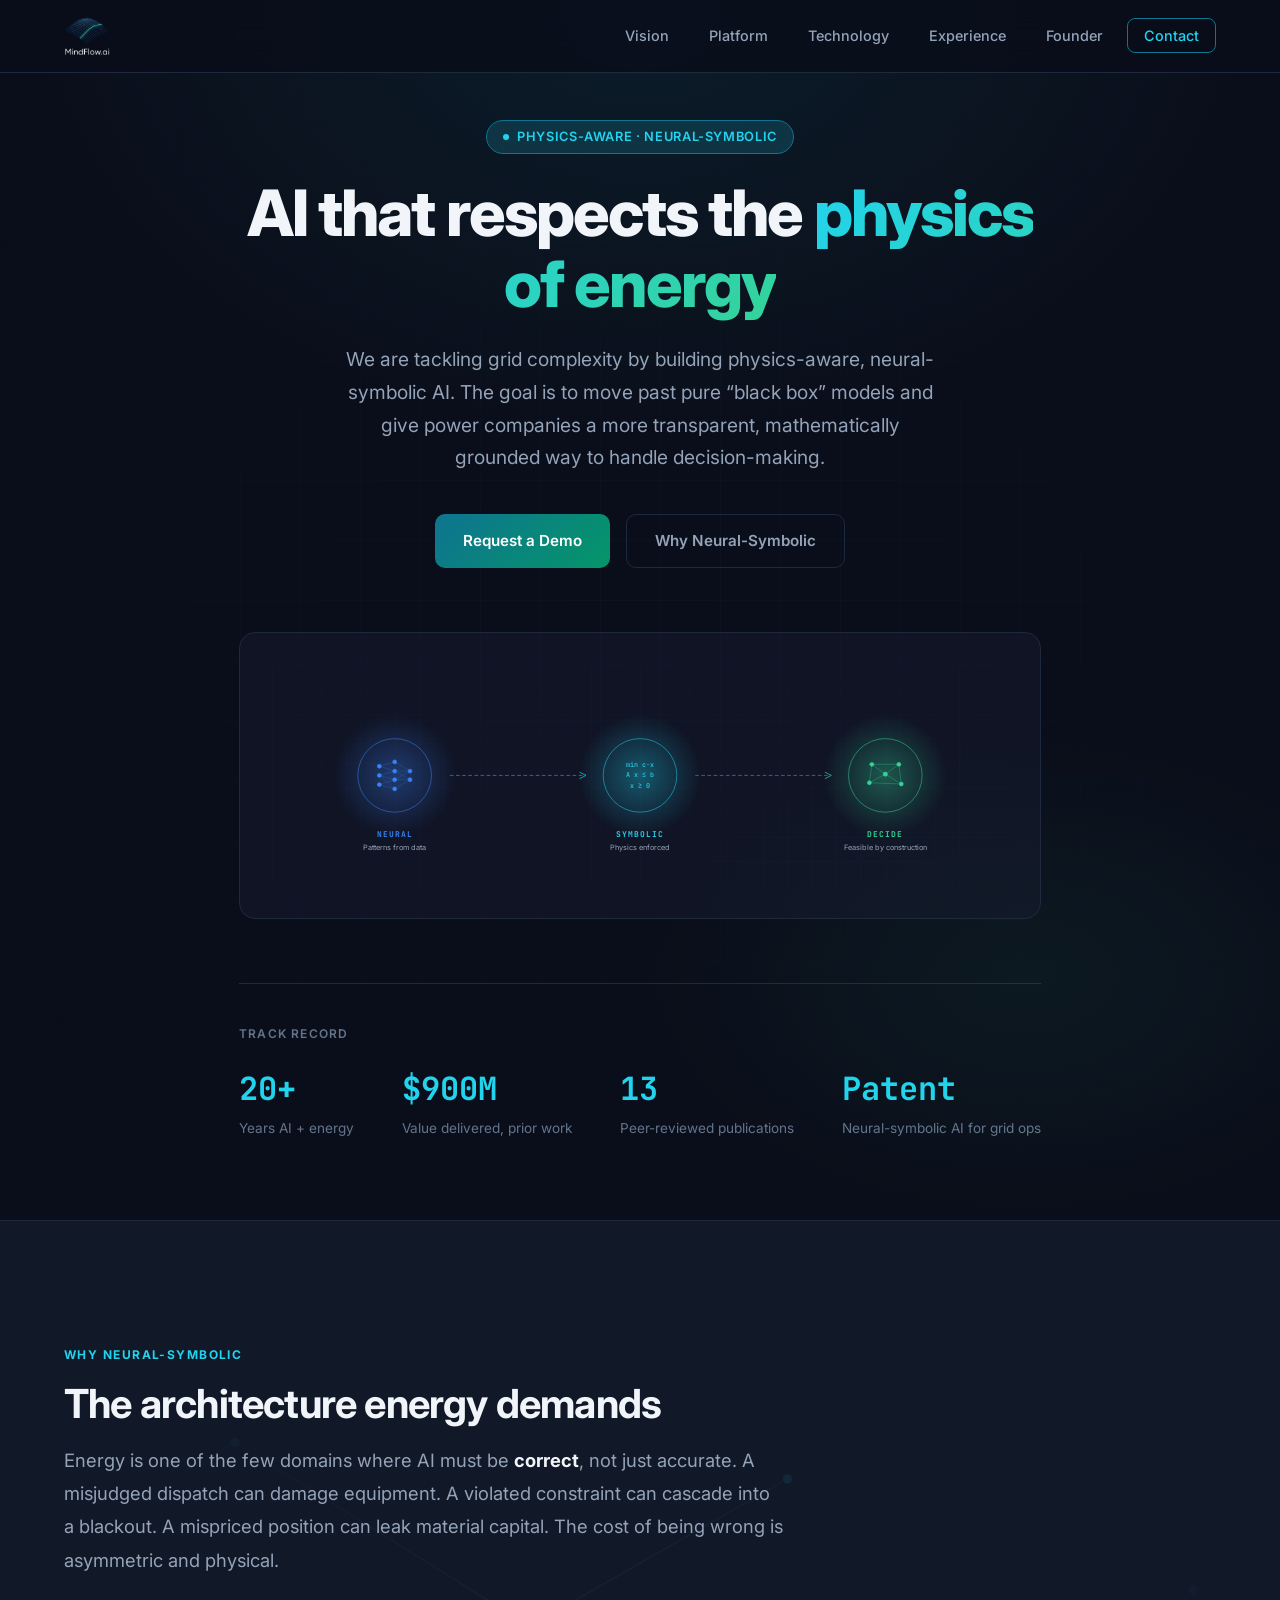
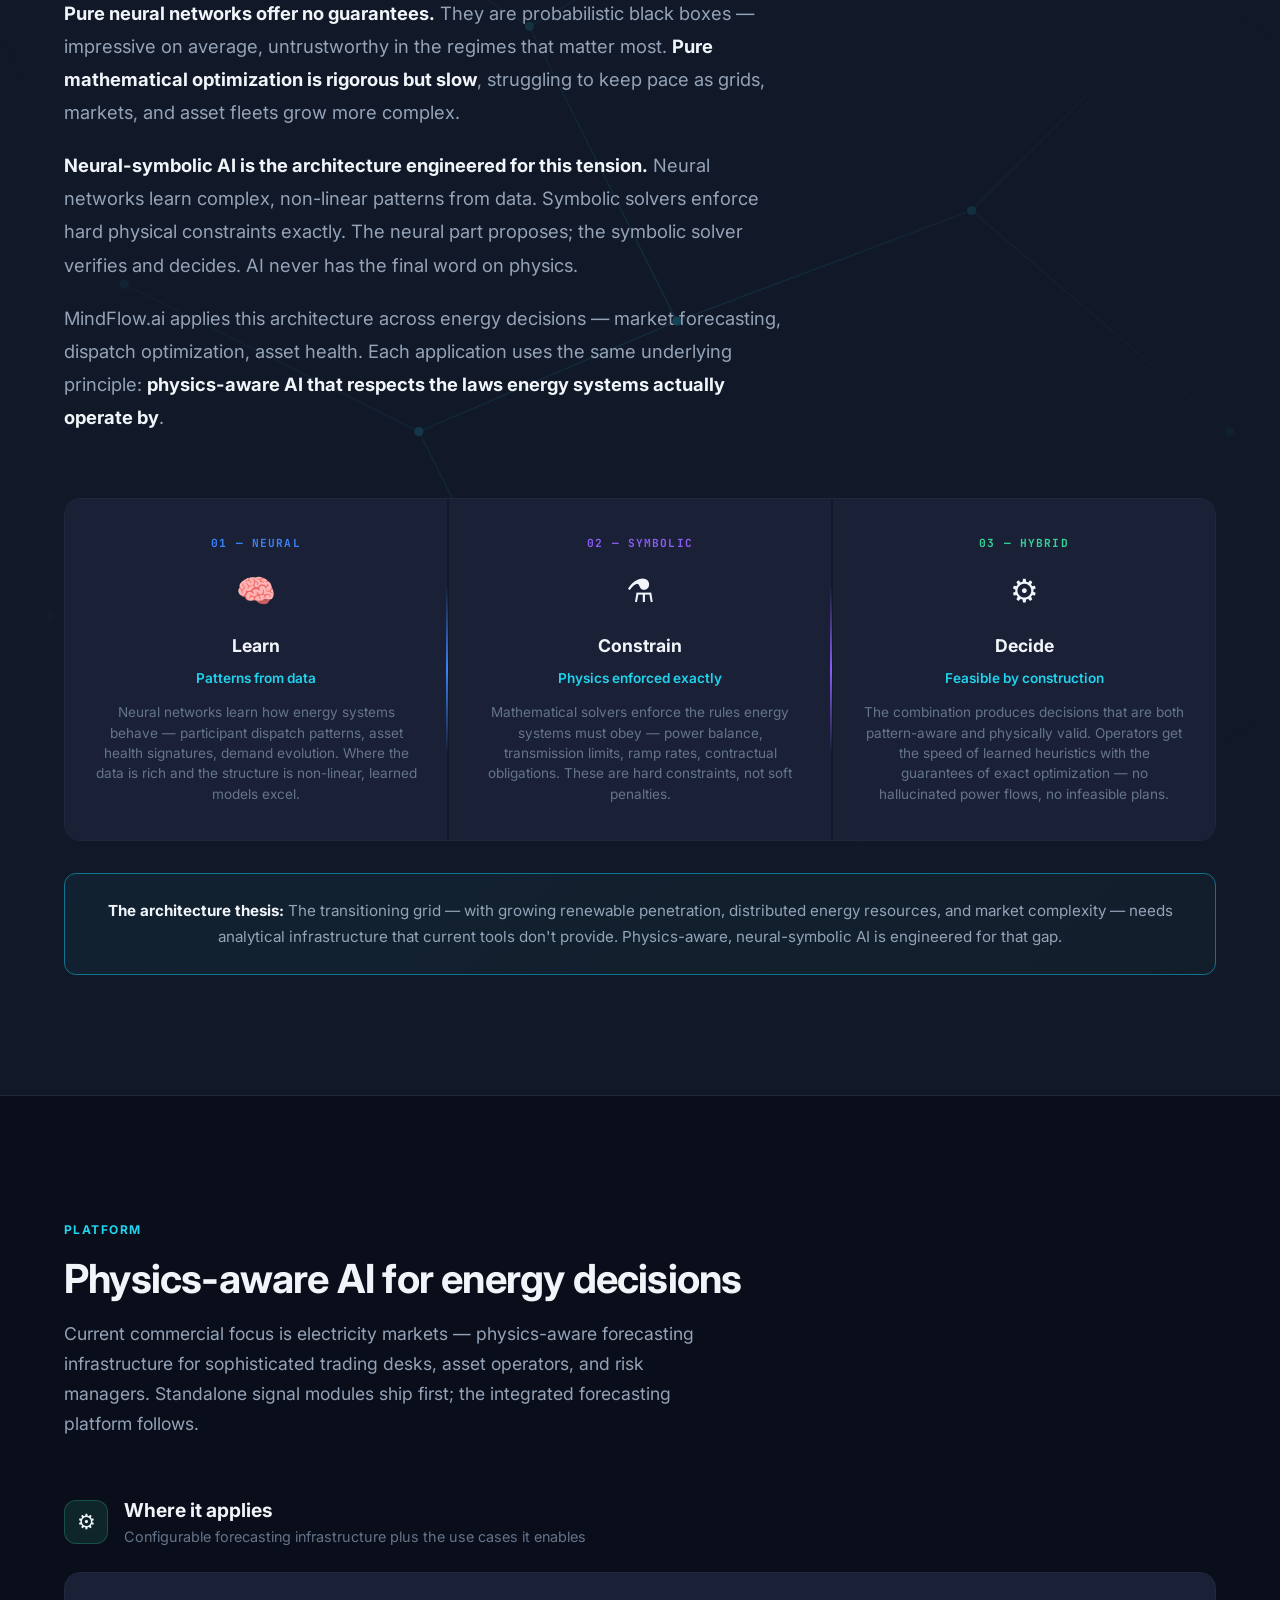
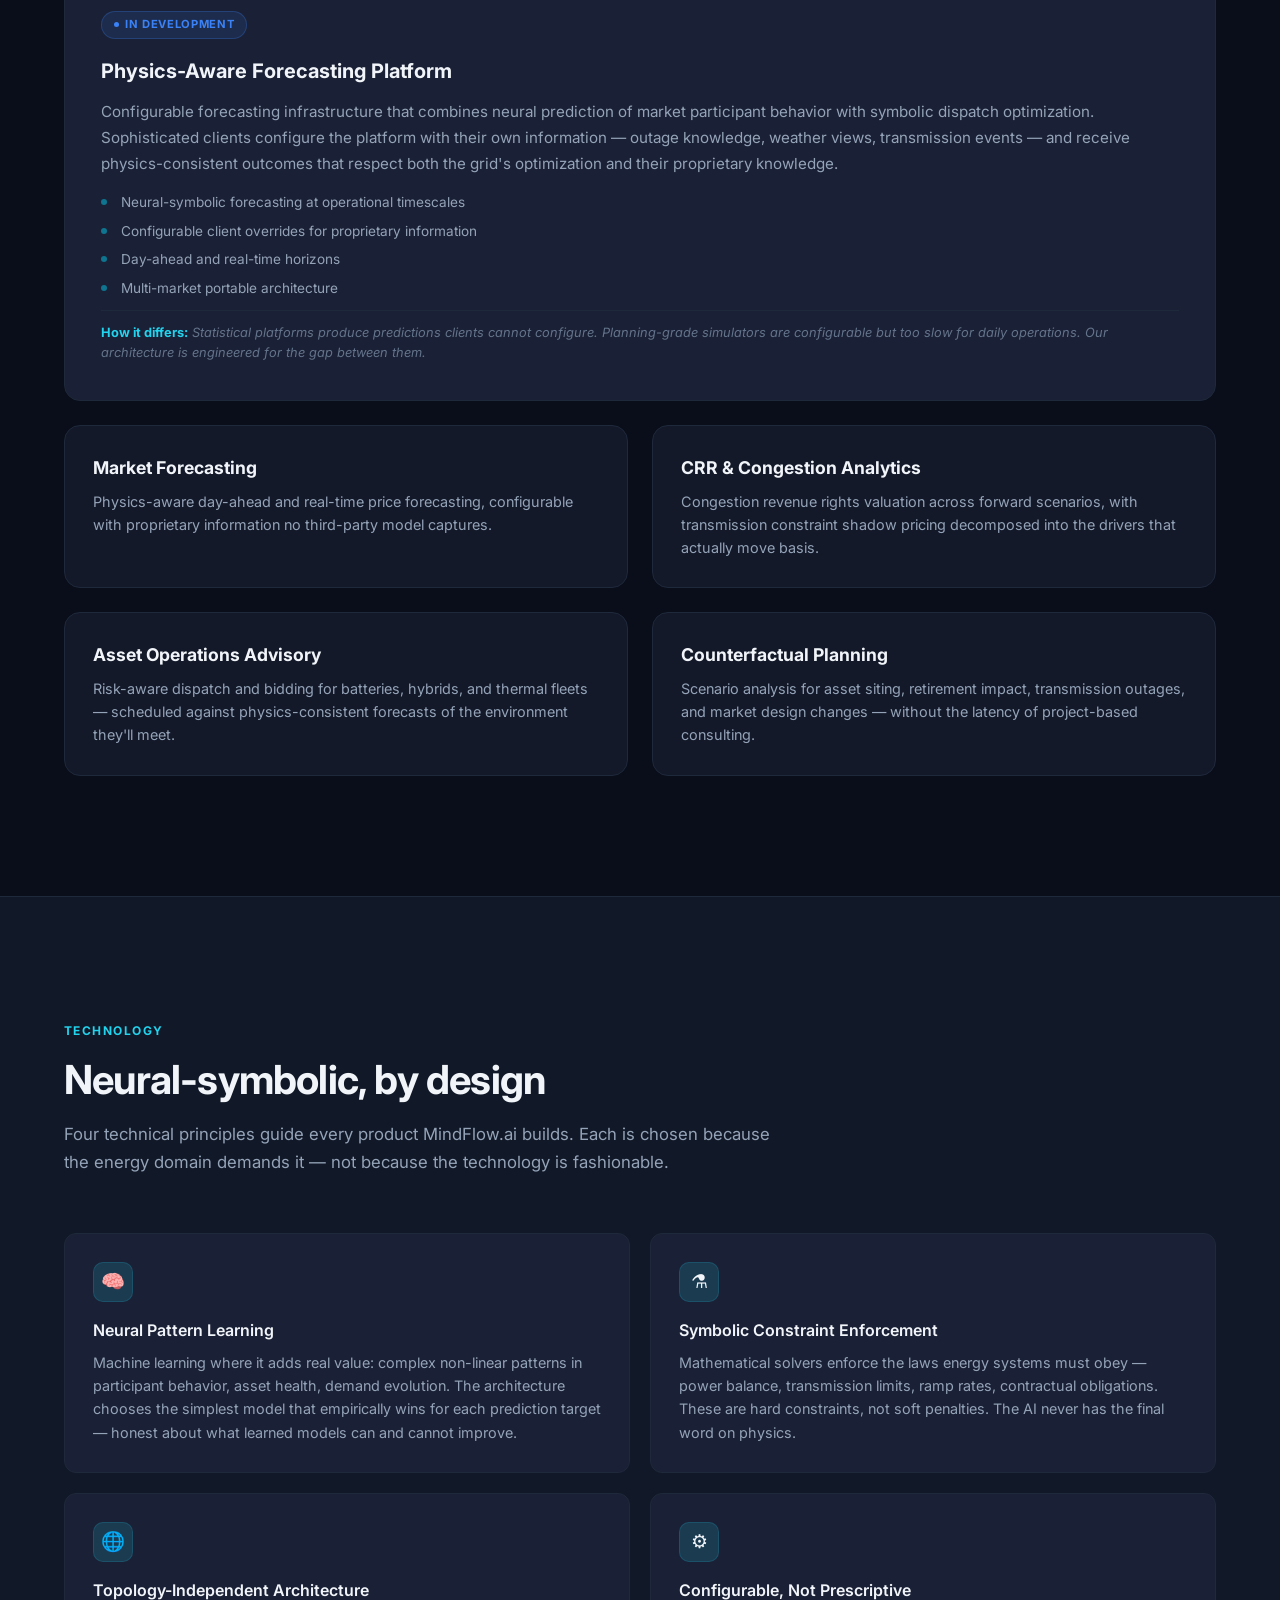
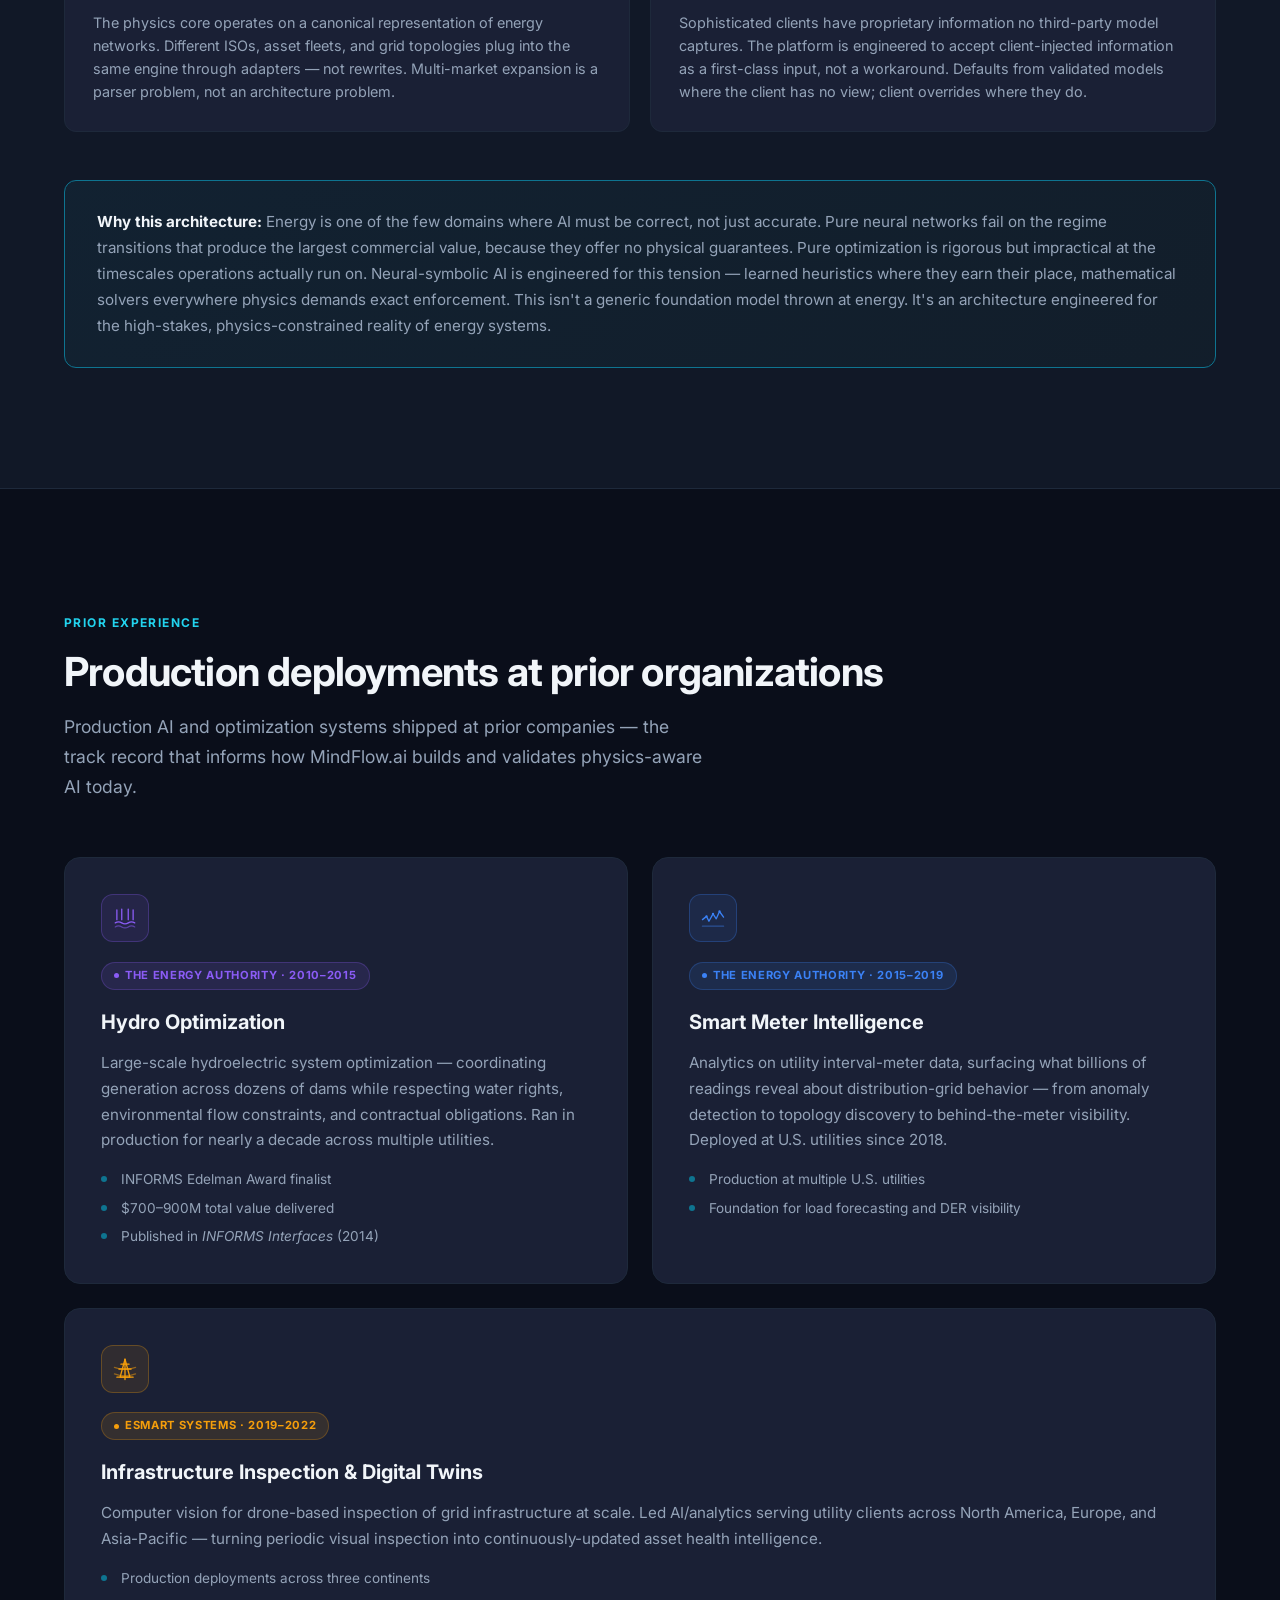
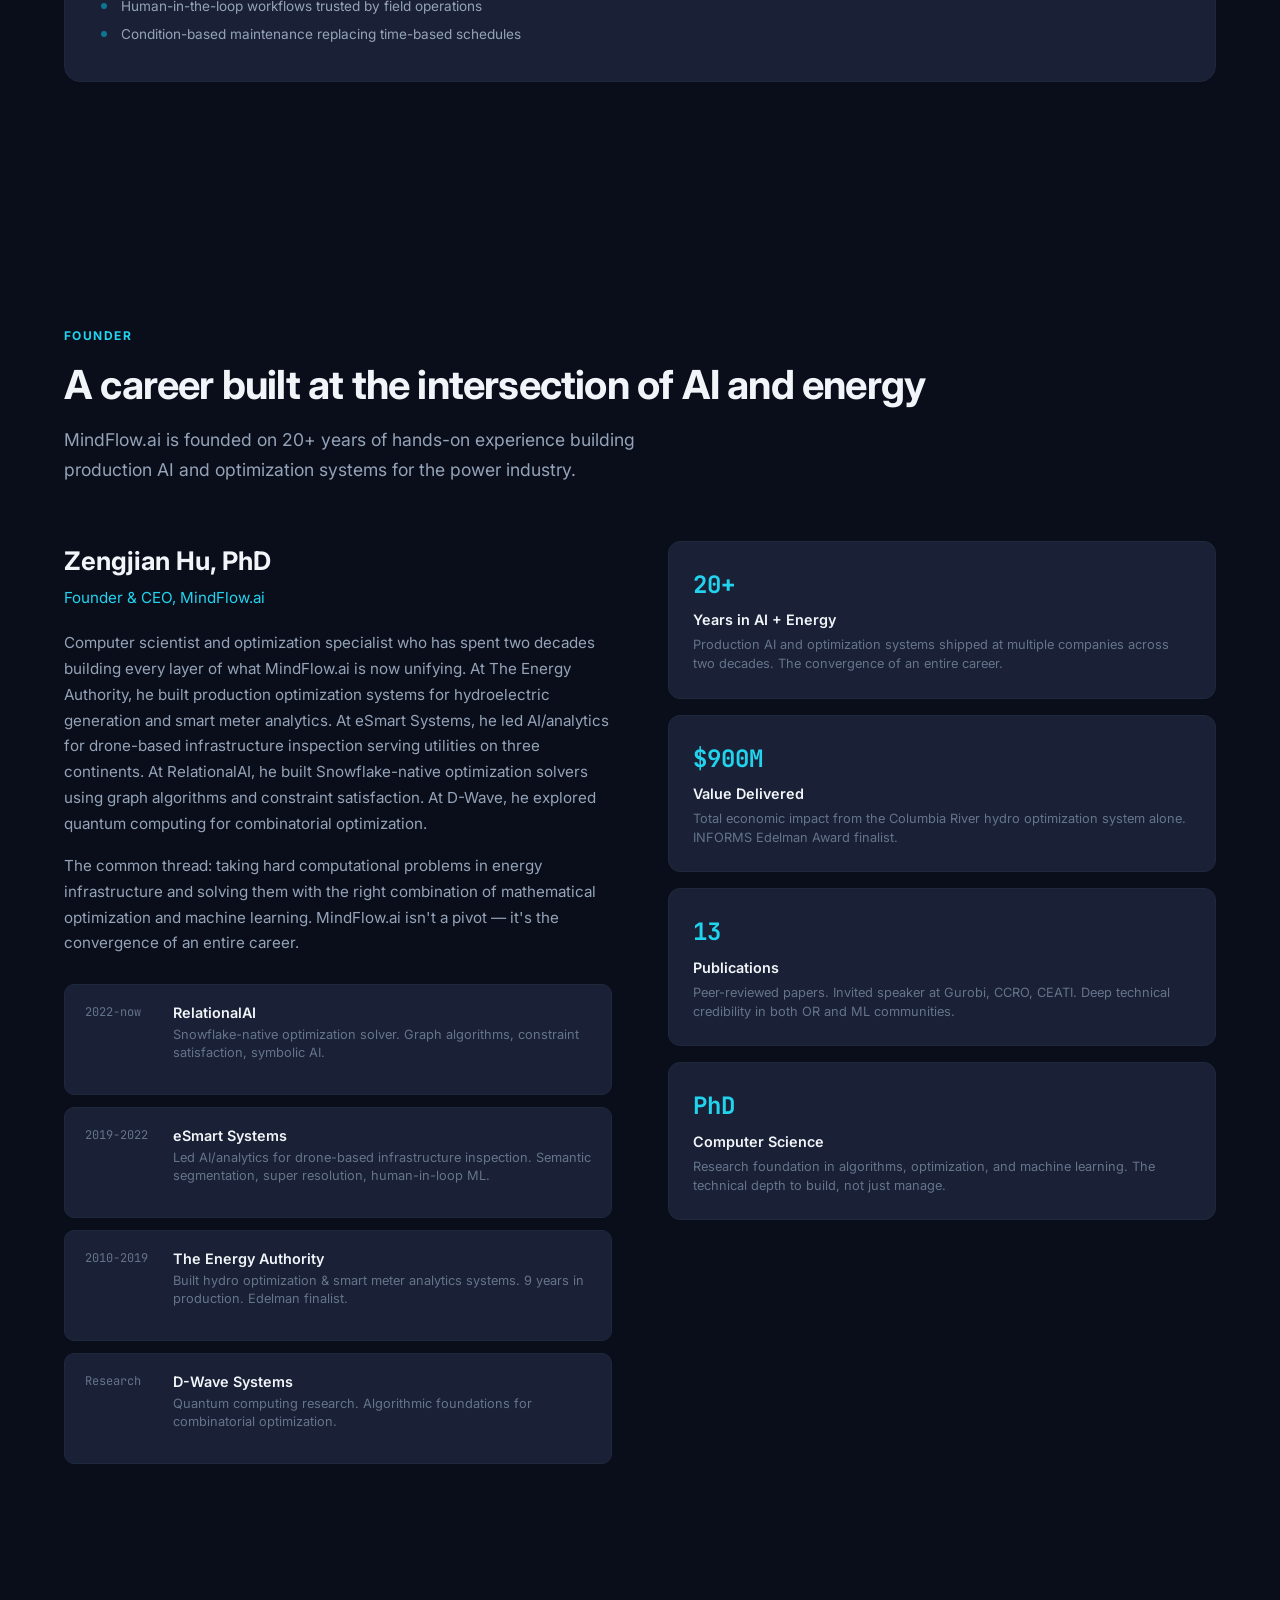
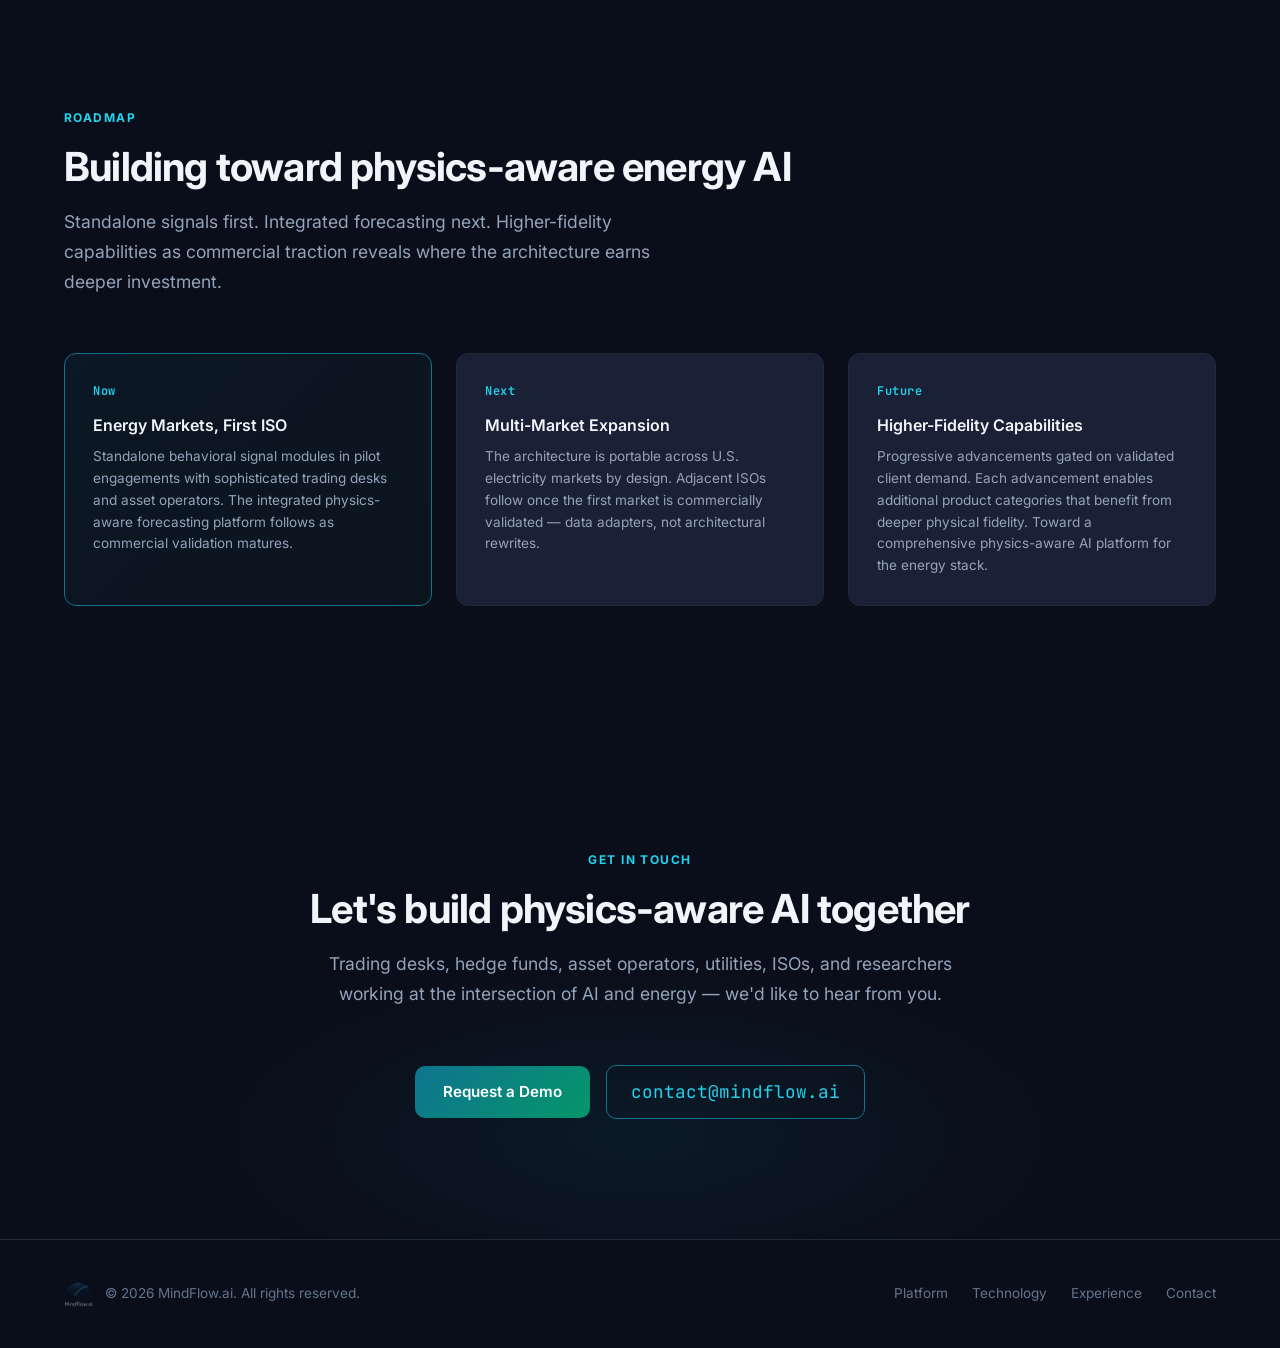
==== commit 7df9d537: "Replace symbolic-module glyph with LP-formulation stack The previous triangle-plus-equality-bars gly" ====
--- a/index.html
+++ b/index.html
@@ -531,12 +531,9 @@
                         <g transform="translate(600, 180)">
                             <circle r="100" fill="url(#symbolicGrad)" class="pulse" style="animation-delay: 1s"/>
                             <circle r="60" fill="none" stroke="#22d3ee" stroke-width="1.5" opacity="0.55"/>
-                            <g stroke="#22d3ee" stroke-width="1.4" fill="none" opacity="0.85">
-                                <path d="M -22 16 L 22 16 L 0 -22 Z" stroke-linejoin="round"/>
-                                <line x1="-30" y1="28" x2="30" y2="28" opacity="0.55"/>
-                                <line x1="-30" y1="33" x2="30" y2="33" opacity="0.55"/>
-                            </g>
-                            <text x="0" y="3" text-anchor="middle" fill="#22d3ee" font-family="'JetBrains Mono', monospace" font-size="11" font-weight="600" opacity="0.85">x &#8804; X&#772;</text>
+                            <text x="0" y="-14" text-anchor="middle" fill="#22d3ee" font-family="'JetBrains Mono', monospace" font-size="11" font-weight="600" opacity="0.9">min c&#183;x</text>
+                            <text x="0" y="3" text-anchor="middle" fill="#22d3ee" font-family="'JetBrains Mono', monospace" font-size="11" font-weight="600" opacity="0.9">A x &#8804; b</text>
+                            <text x="0" y="20" text-anchor="middle" fill="#22d3ee" font-family="'JetBrains Mono', monospace" font-size="11" font-weight="600" opacity="0.9">x &#8805; 0</text>
                             <text x="0" y="100" text-anchor="middle" fill="#22d3ee" font-family="'JetBrains Mono', monospace" font-size="13" font-weight="700" letter-spacing="0.12em">SYMBOLIC</text>
                             <text x="0" y="122" text-anchor="middle" fill="#94a3b8" font-family="Inter, sans-serif" font-size="12">Physics enforced</text>
                         </g>
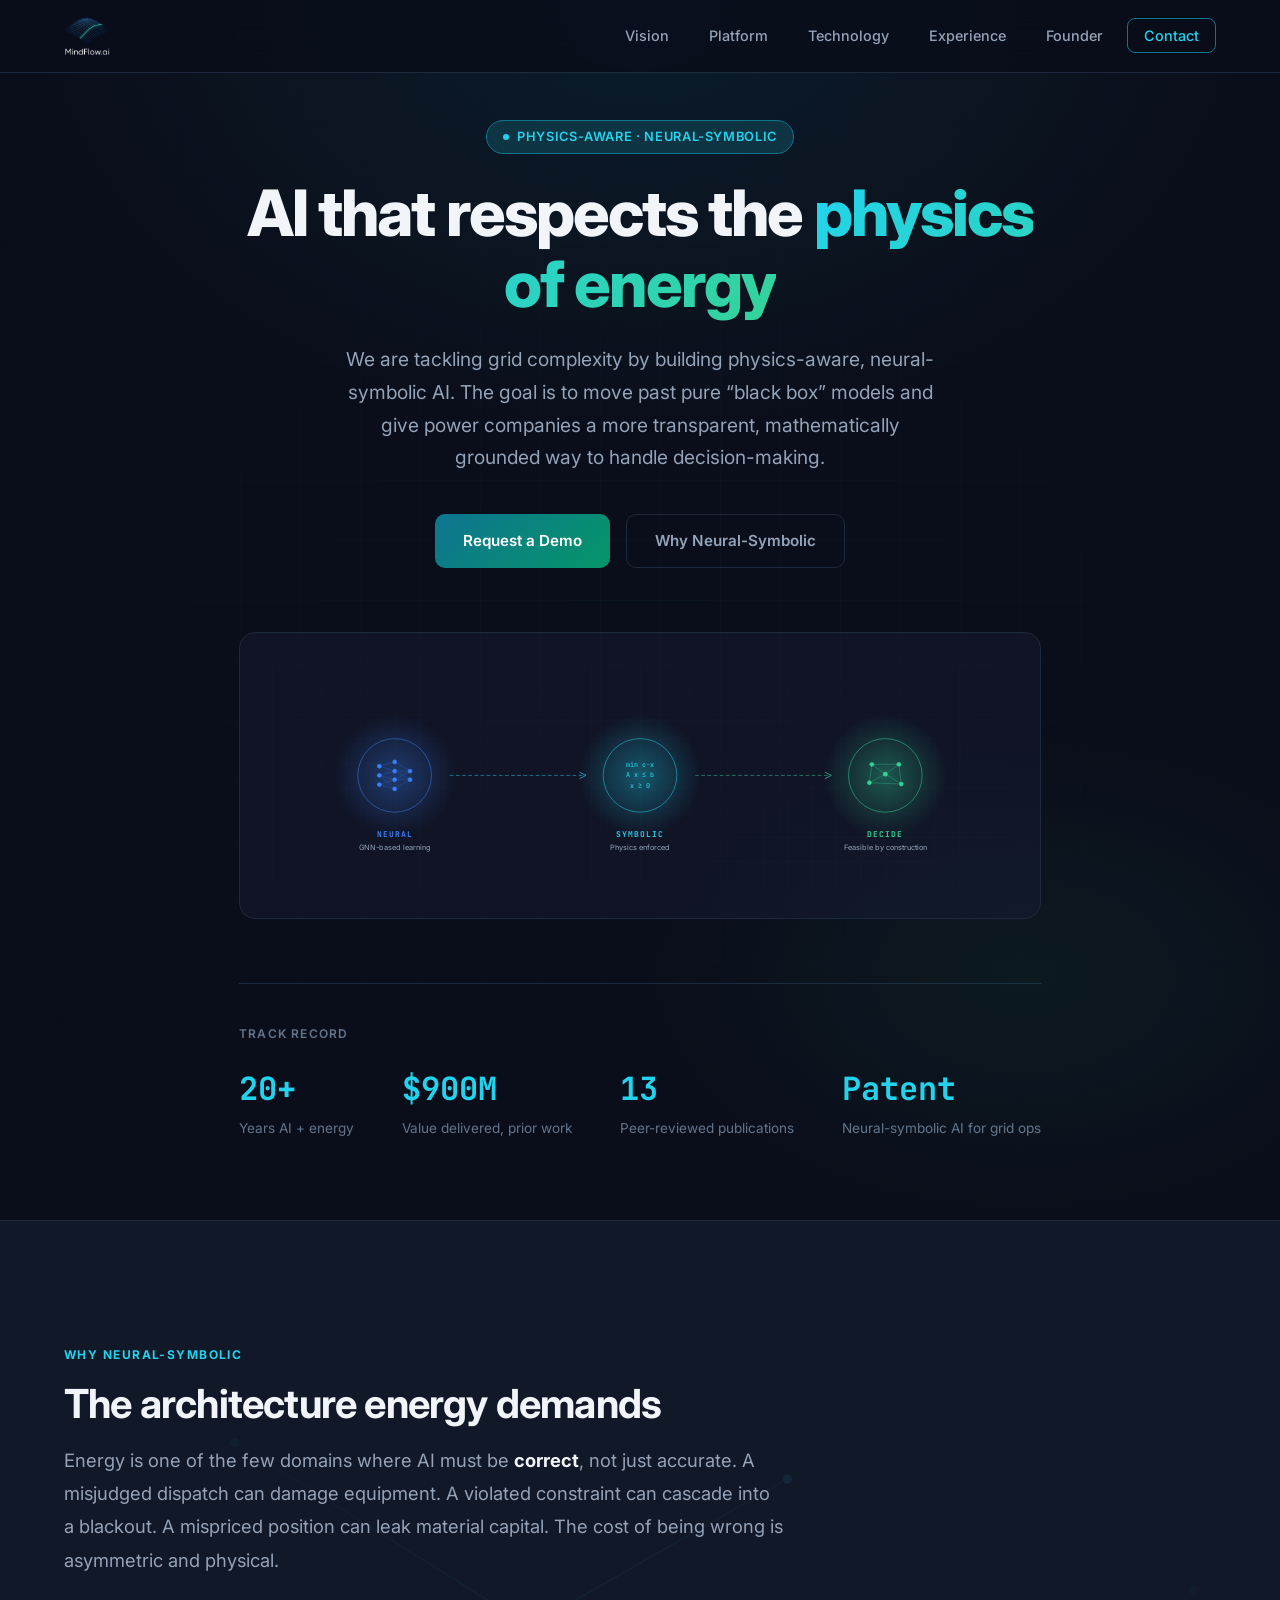
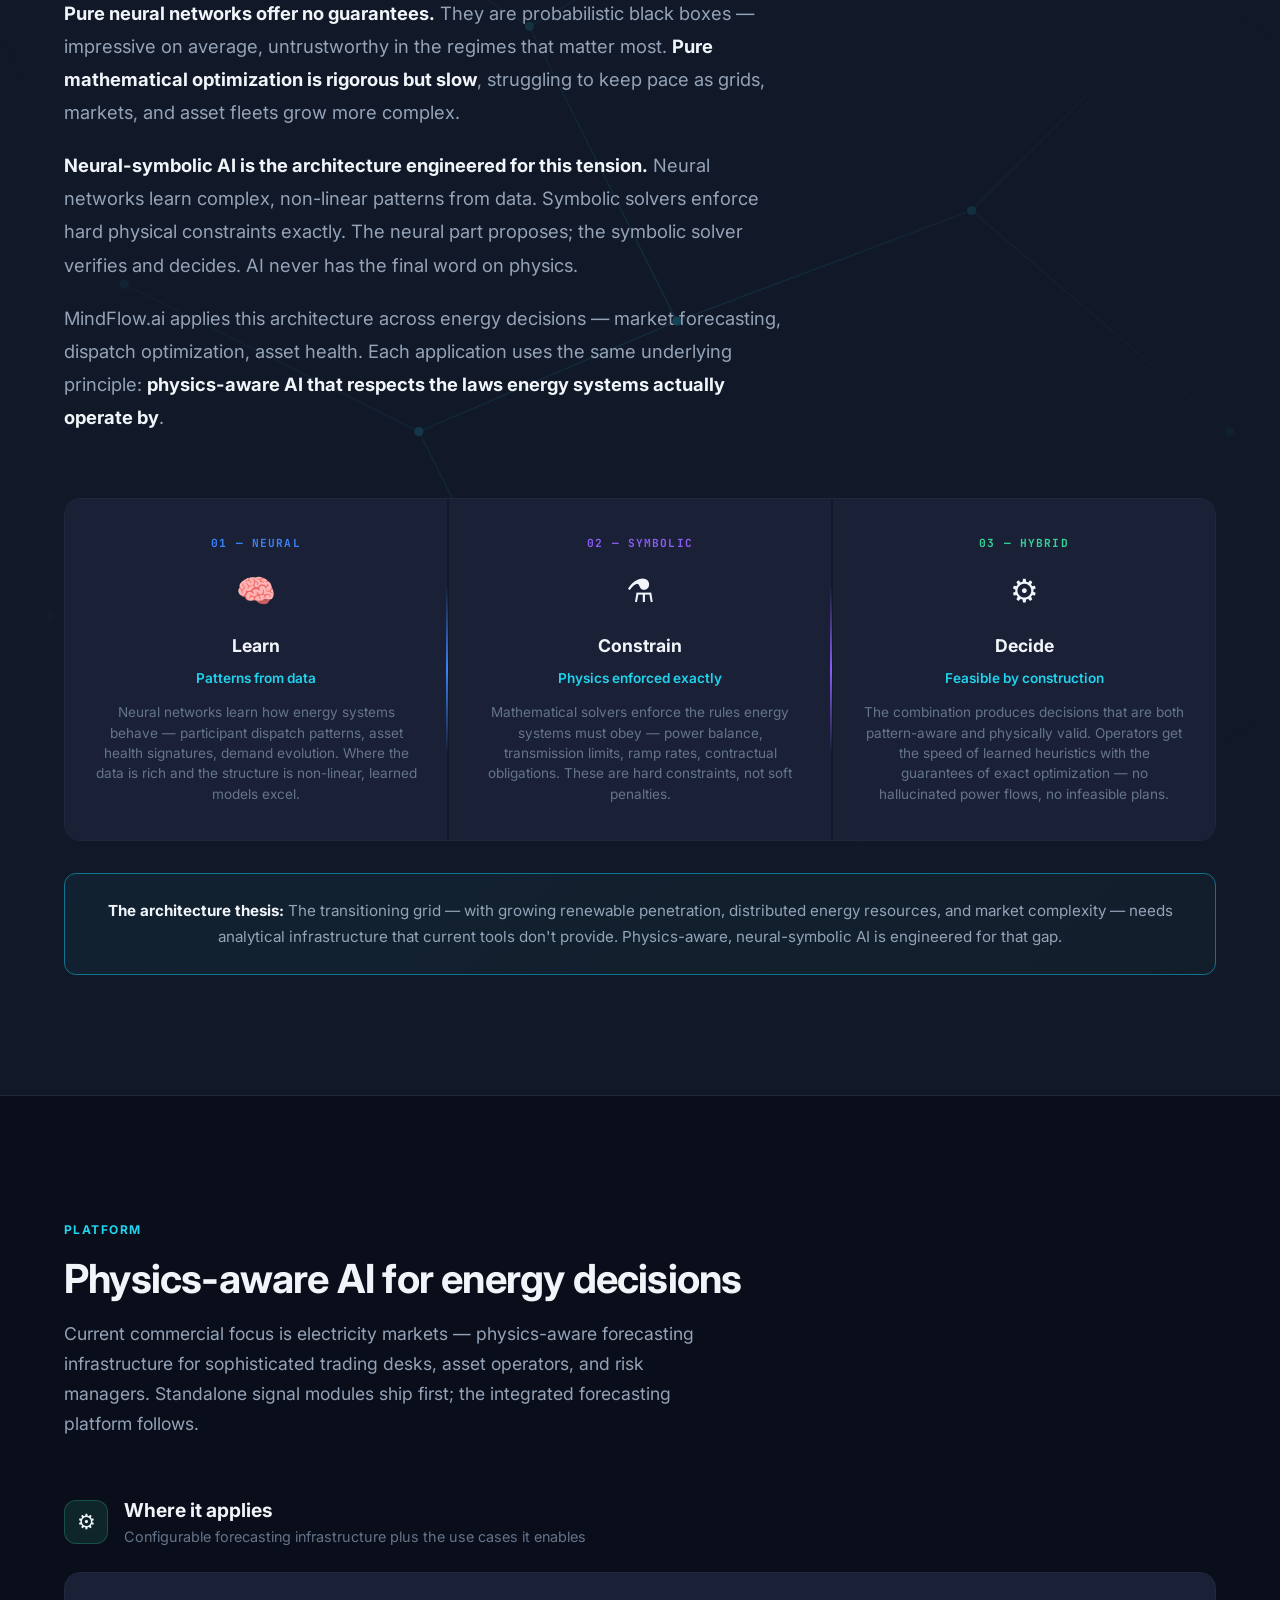
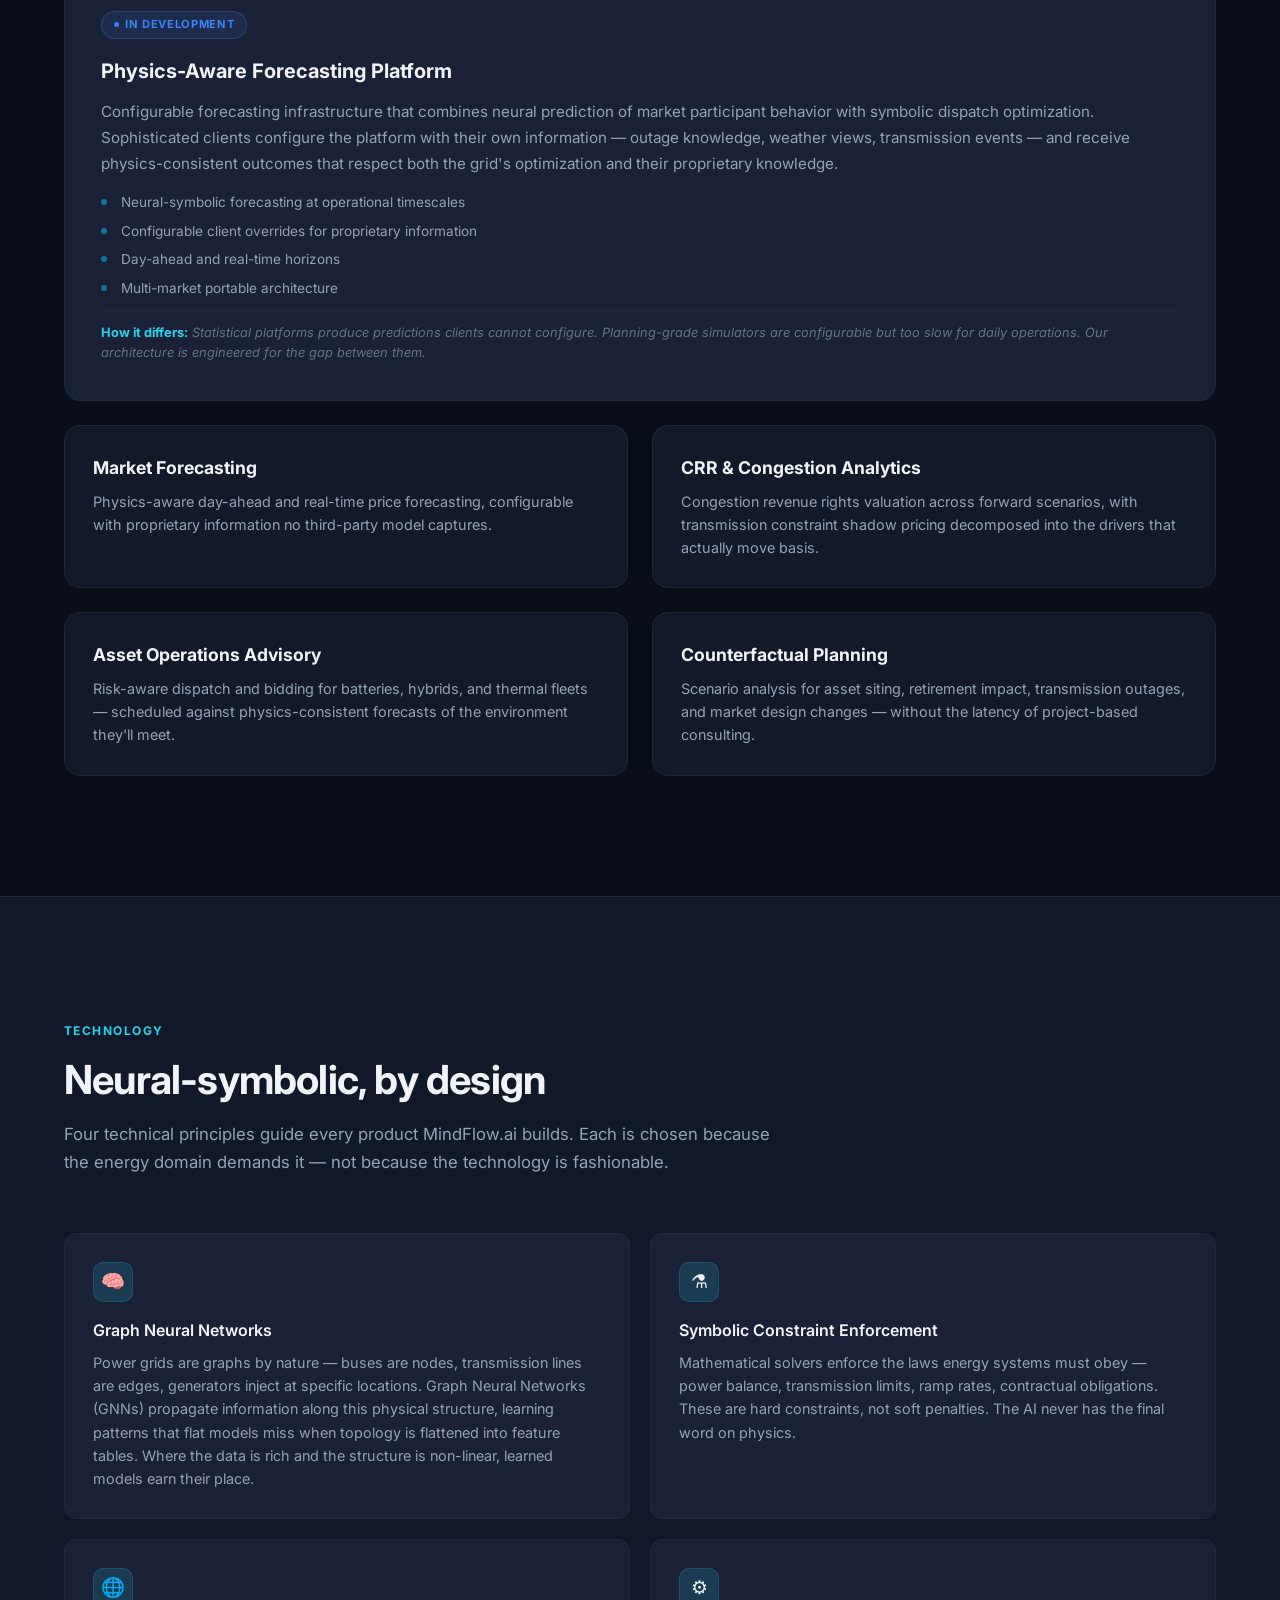
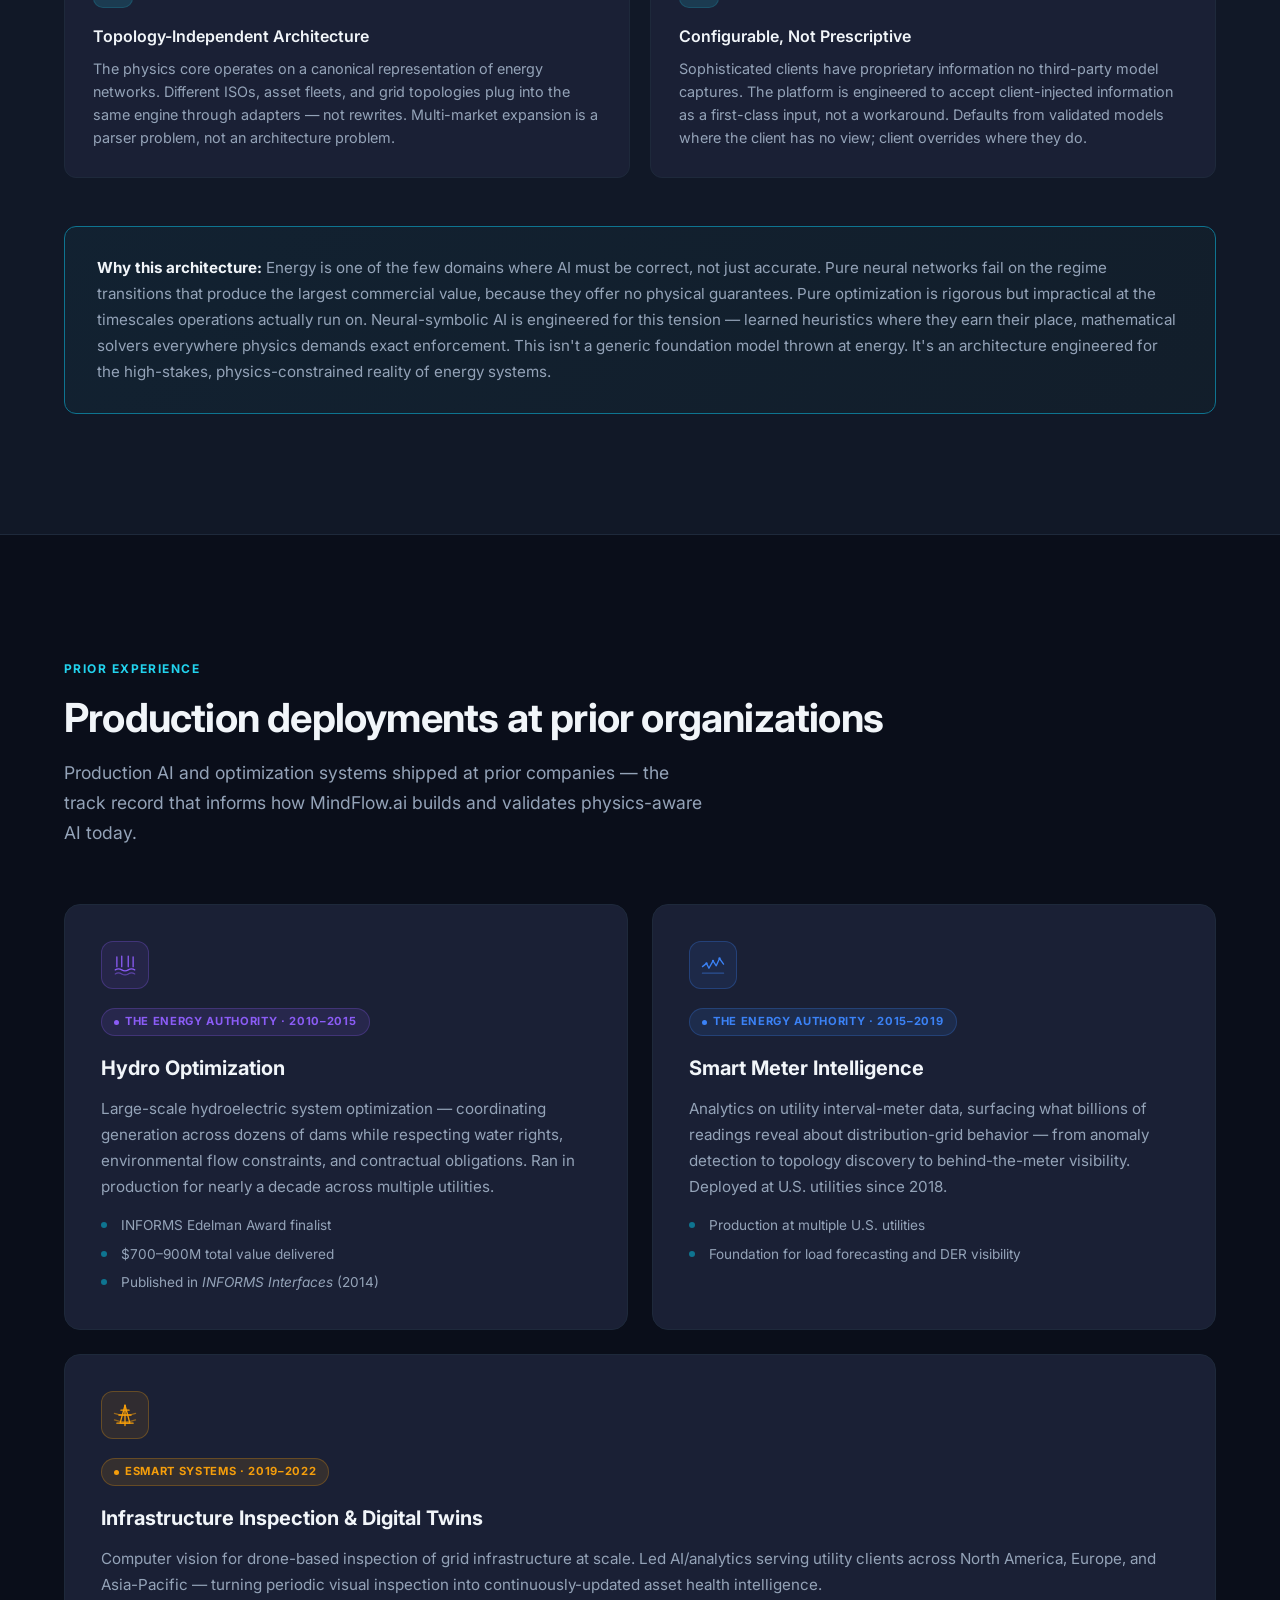
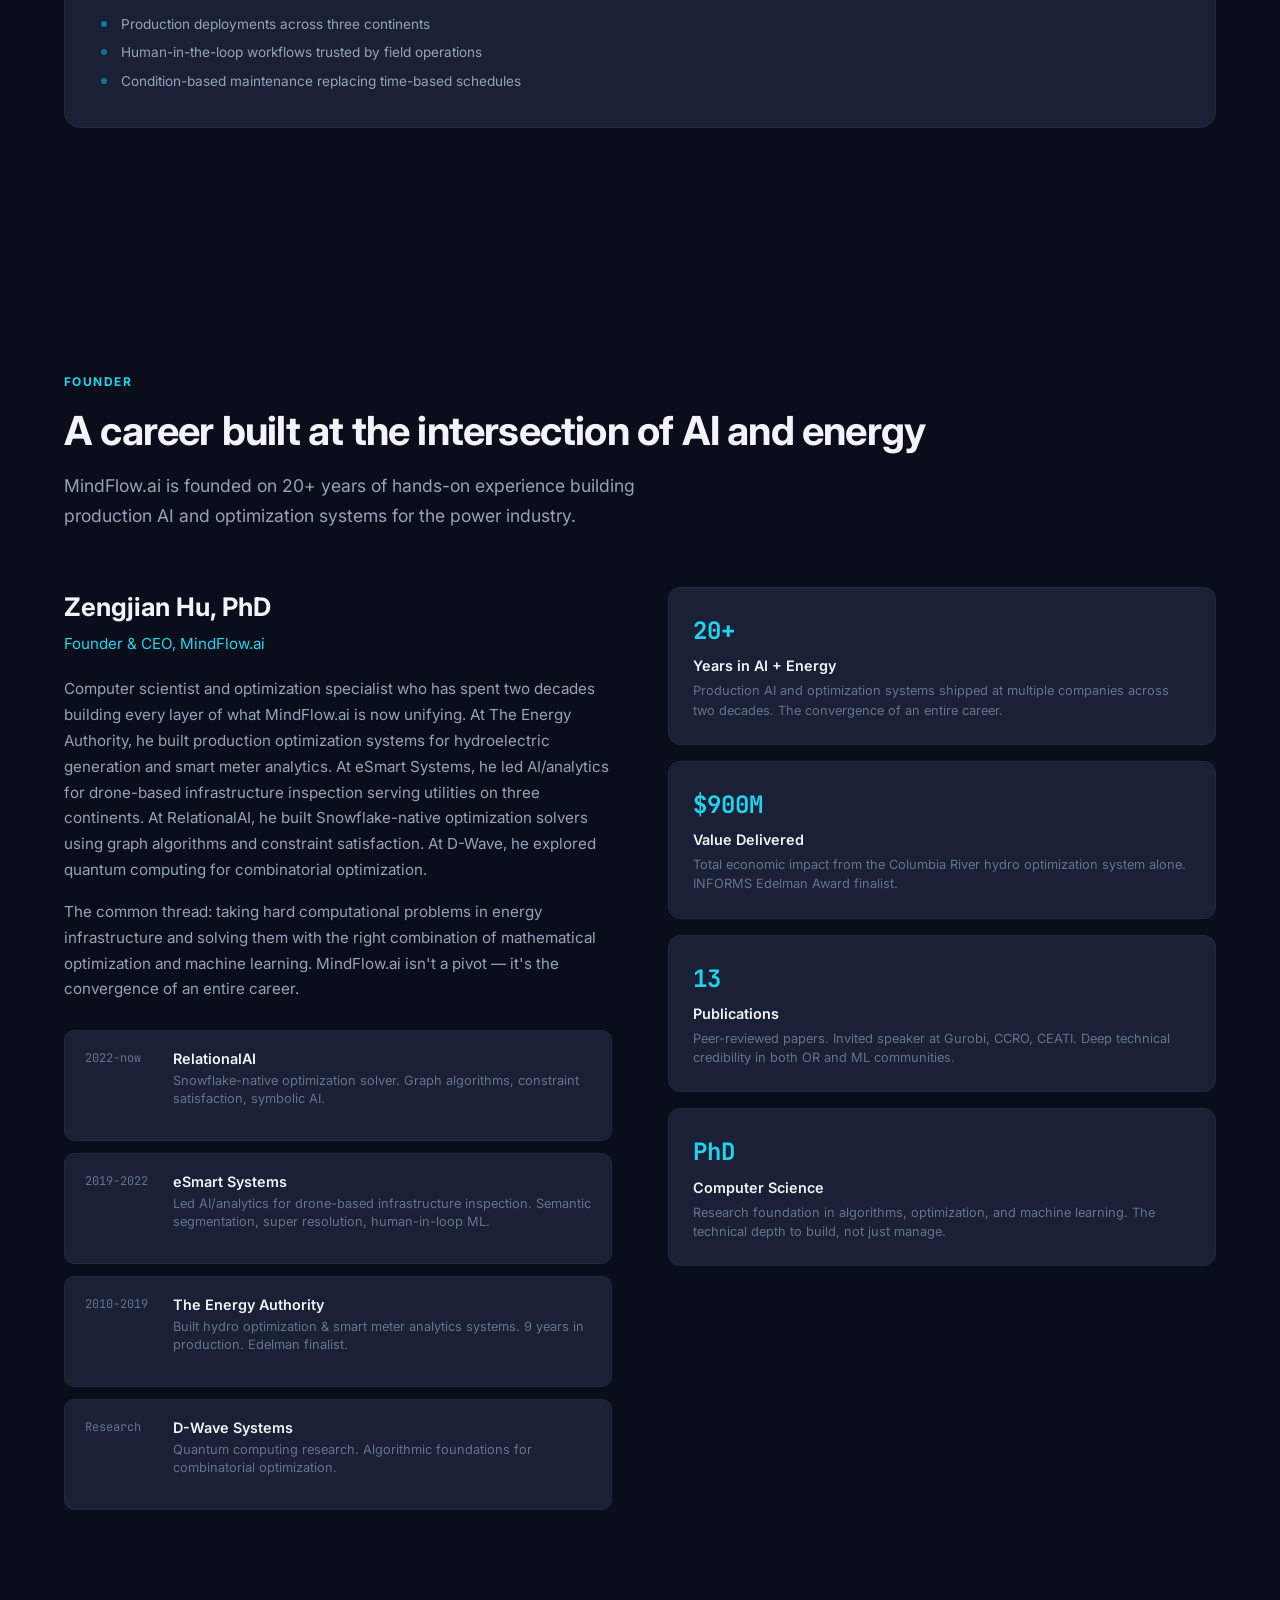
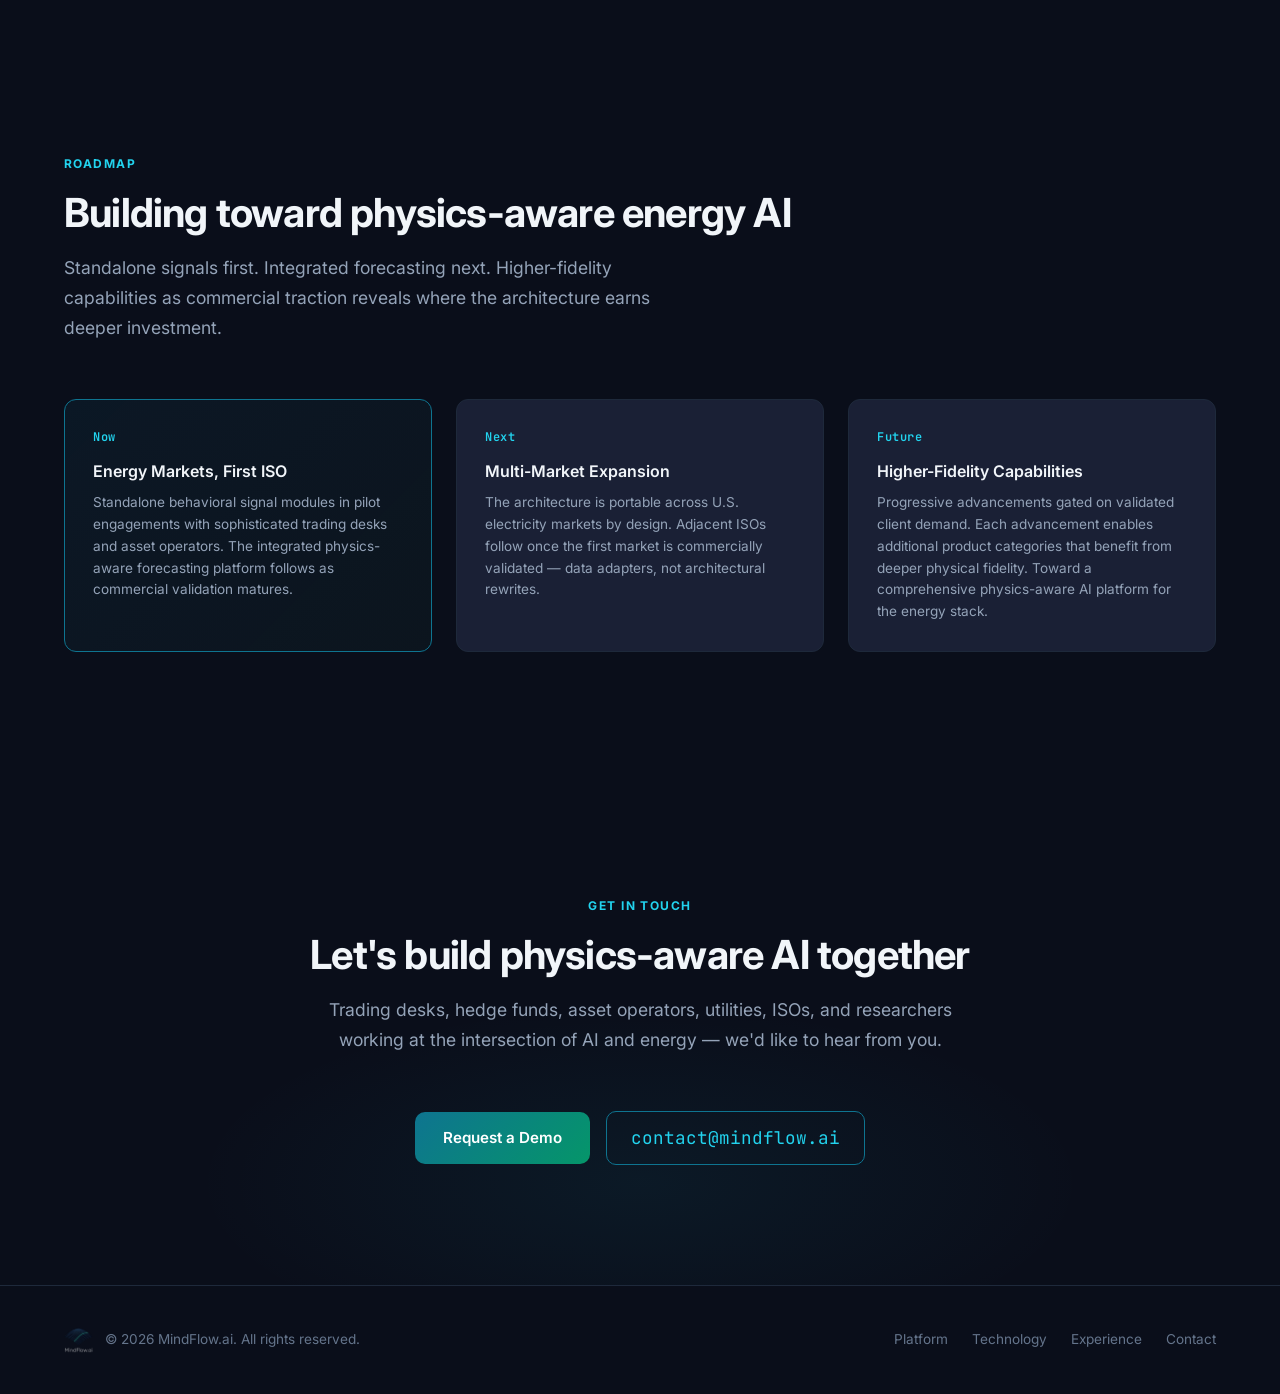
==== commit 9bf2517c: "Surface GNNs in the architecture diagram and technology section - Hero diagram NEURAL sub-label chan" ====
--- a/index.html
+++ b/index.html
@@ -524,7 +524,7 @@
                                 <circle cx="25" cy="7" r="3.2"/>
                             </g>
                             <text x="0" y="100" text-anchor="middle" fill="#3b82f6" font-family="'JetBrains Mono', monospace" font-size="13" font-weight="700" letter-spacing="0.12em">NEURAL</text>
-                            <text x="0" y="122" text-anchor="middle" fill="#94a3b8" font-family="Inter, sans-serif" font-size="12">Patterns from data</text>
+                            <text x="0" y="122" text-anchor="middle" fill="#94a3b8" font-family="Inter, sans-serif" font-size="12">GNN-based learning</text>
                         </g>
 
                         <!-- SYMBOLIC -->
@@ -748,8 +748,8 @@
                 <div class="tech-grid">
                     <div class="tech-card fade-in">
                         <div class="tech-card-icon">&#129504;</div>
-                        <h3>Neural Pattern Learning</h3>
-                        <p>Machine learning where it adds real value: complex non-linear patterns in participant behavior, asset health, demand evolution. The architecture chooses the simplest model that empirically wins for each prediction target &mdash; honest about what learned models can and cannot improve.</p>
+                        <h3>Graph Neural Networks</h3>
+                        <p>Power grids are graphs by nature &mdash; buses are nodes, transmission lines are edges, generators inject at specific locations. Graph Neural Networks (GNNs) propagate information along this physical structure, learning patterns that flat models miss when topology is flattened into feature tables. Where the data is rich and the structure is non-linear, learned models earn their place.</p>
                     </div>
                     <div class="tech-card fade-in">
                         <div class="tech-card-icon">&#9879;</div>
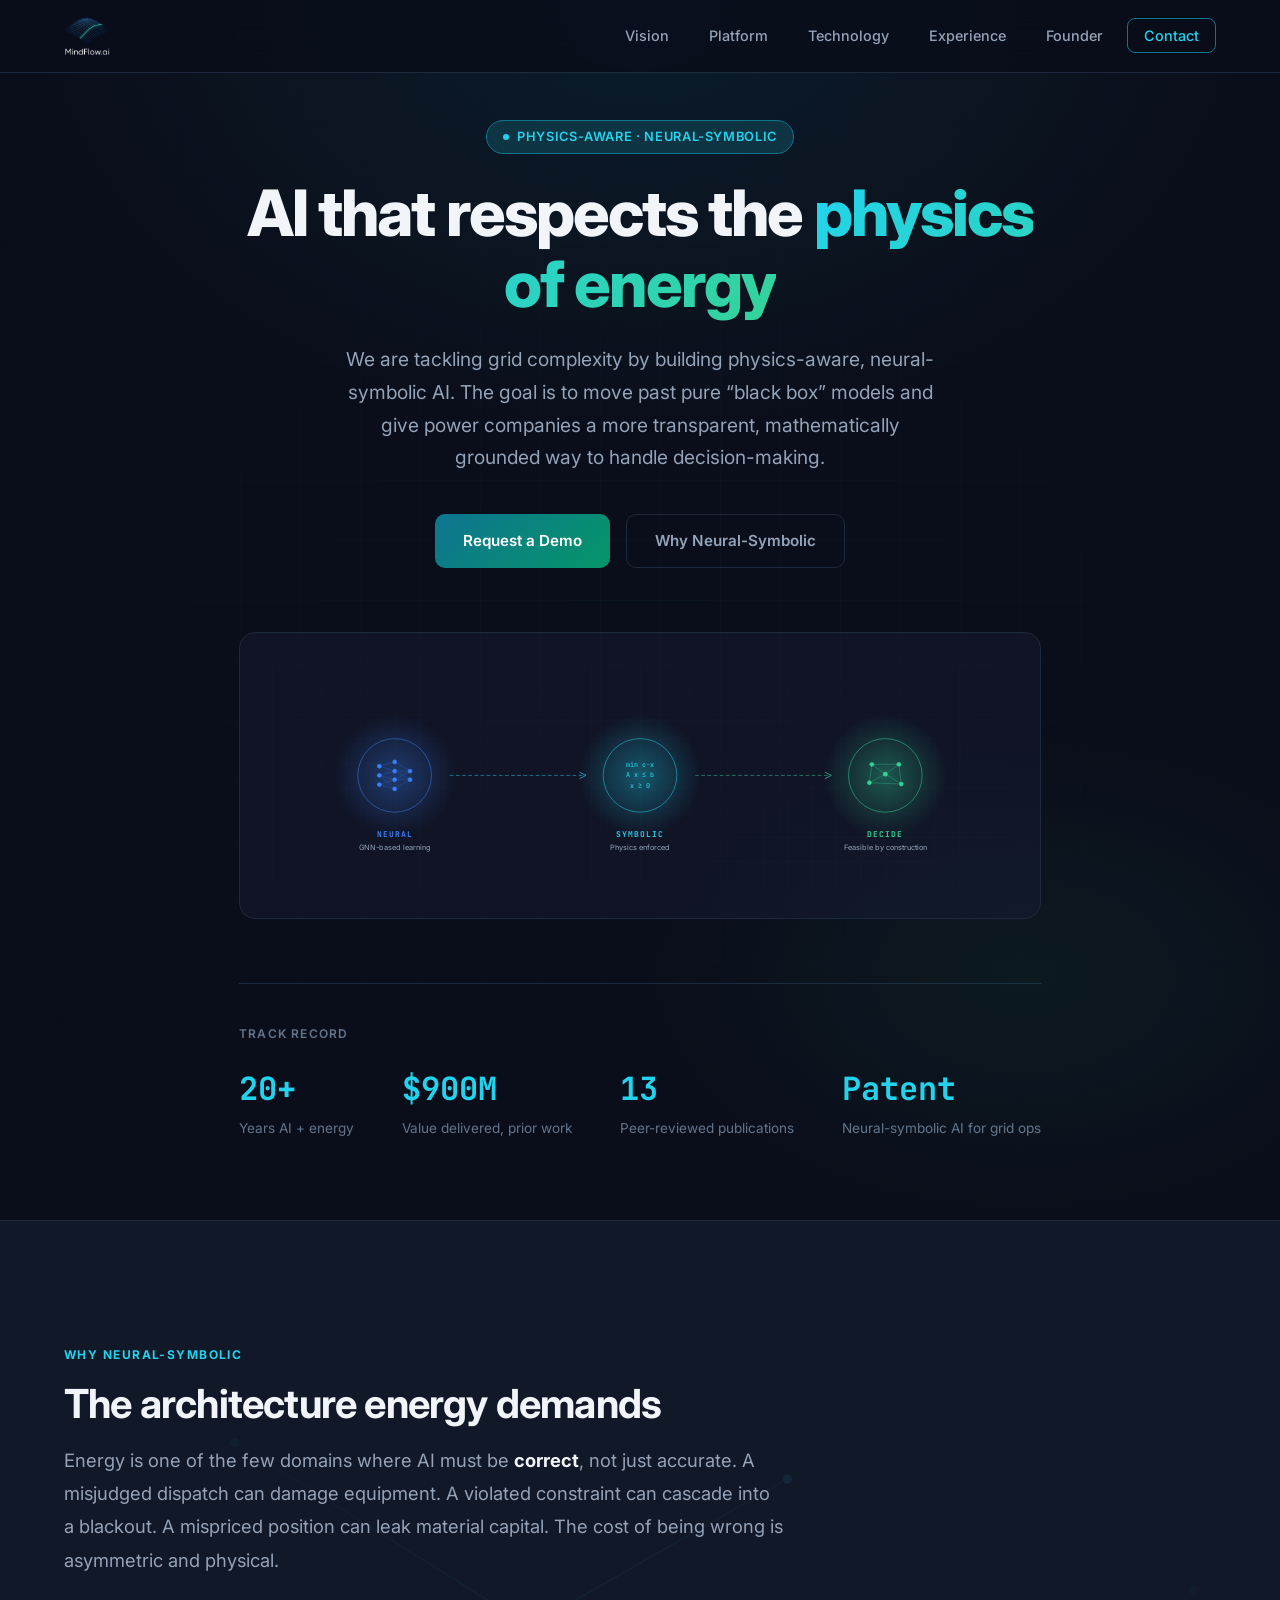
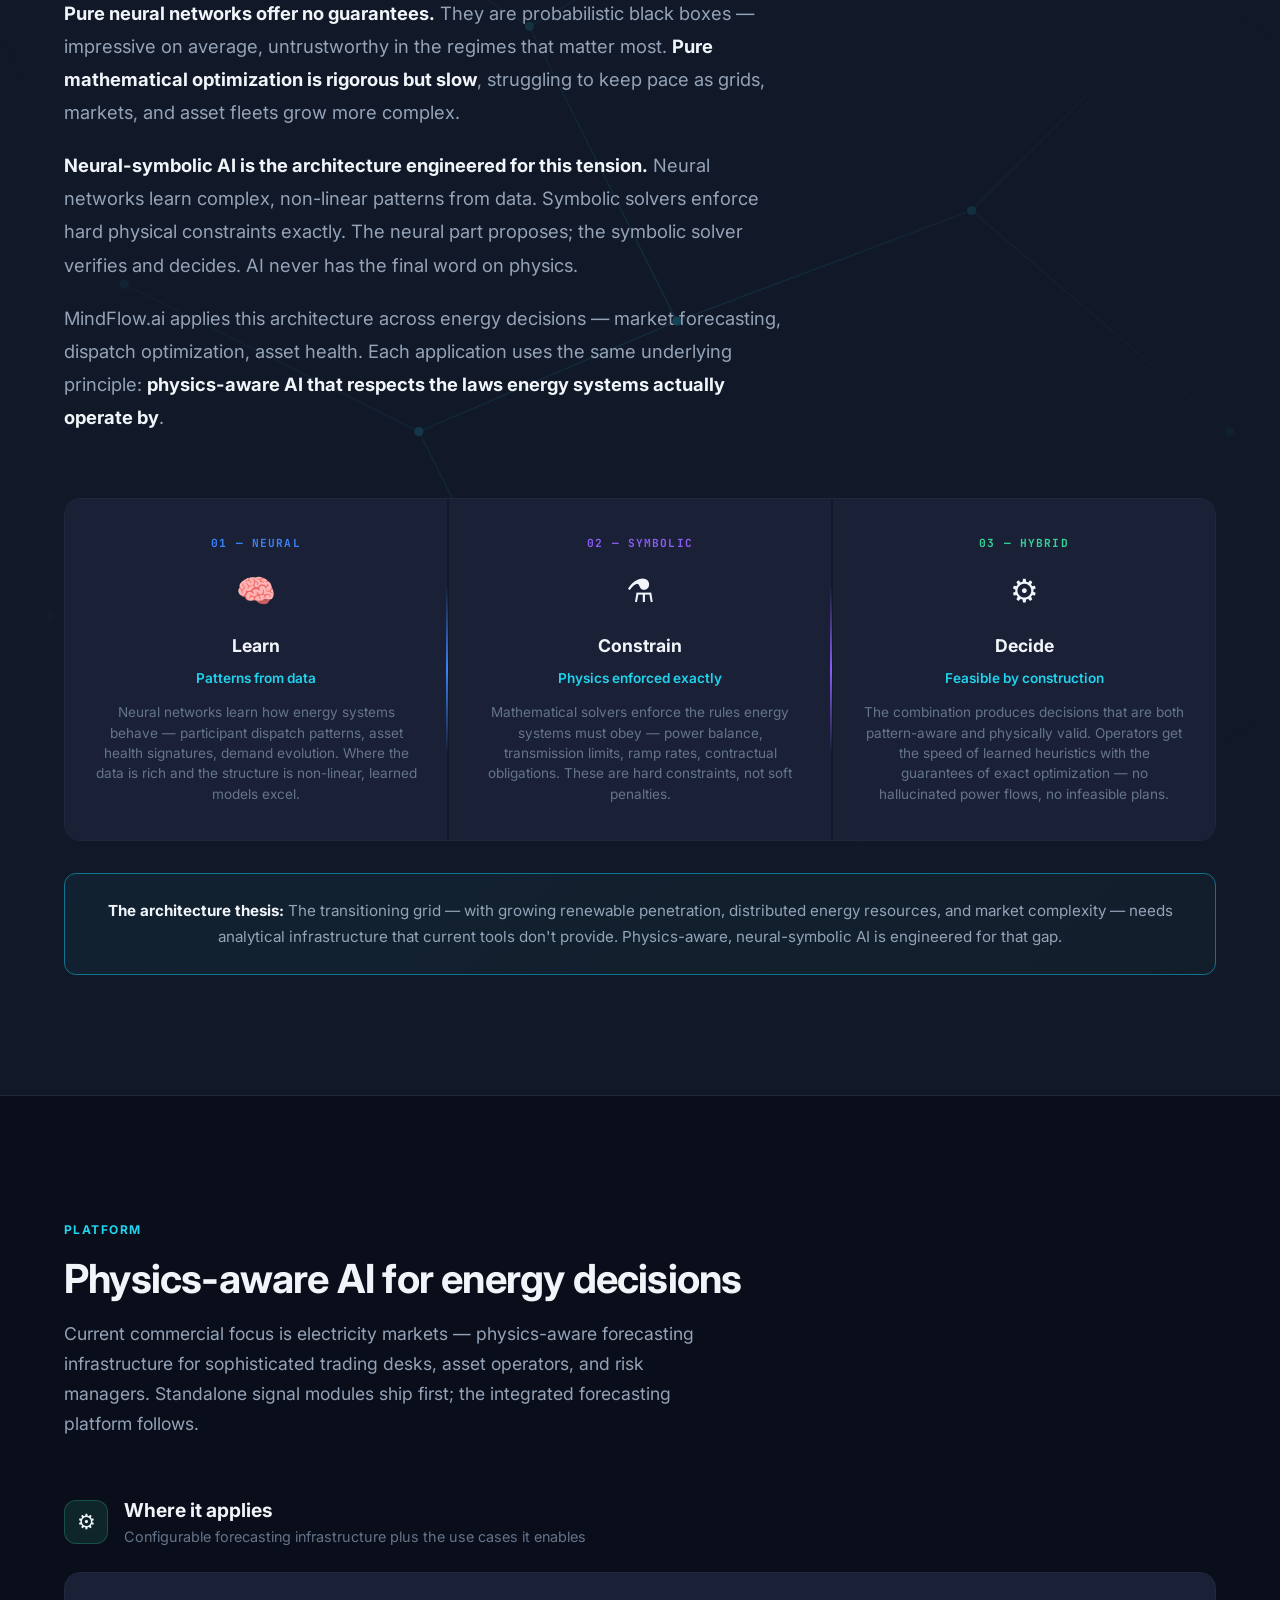
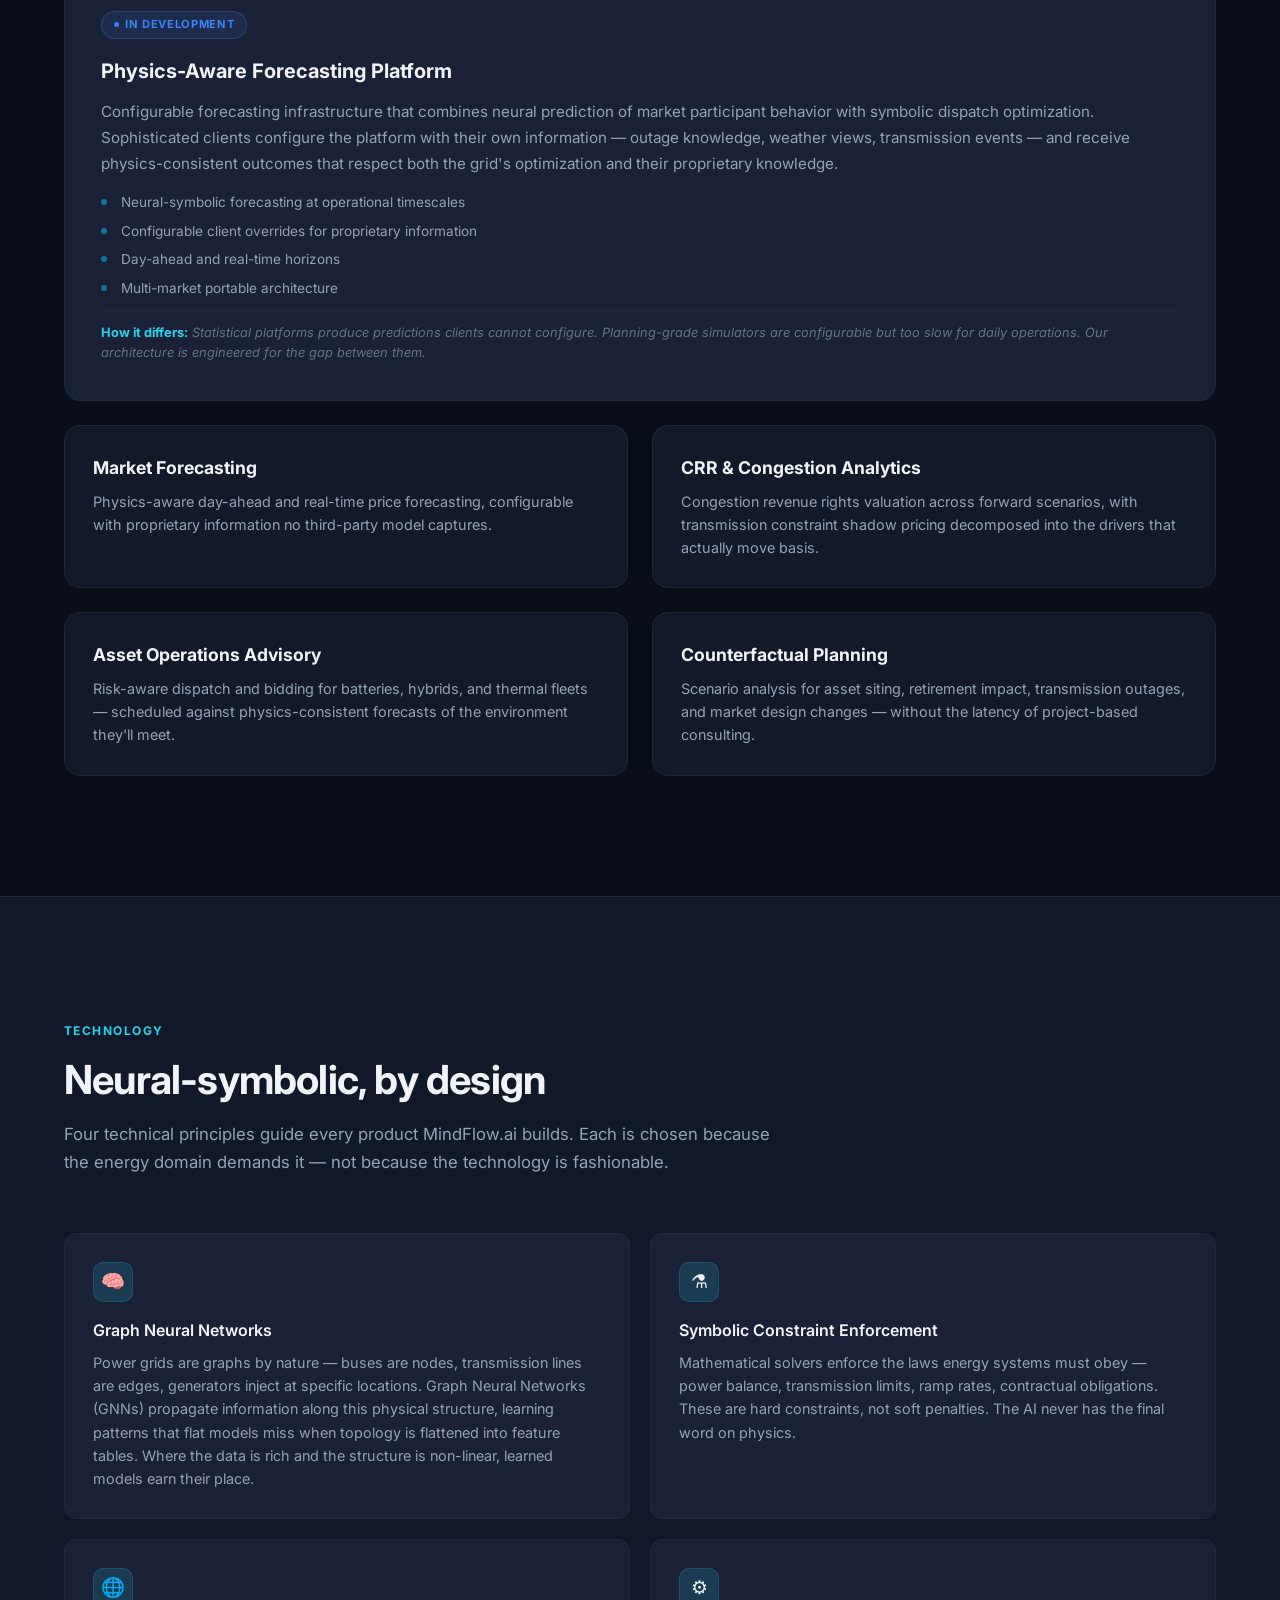
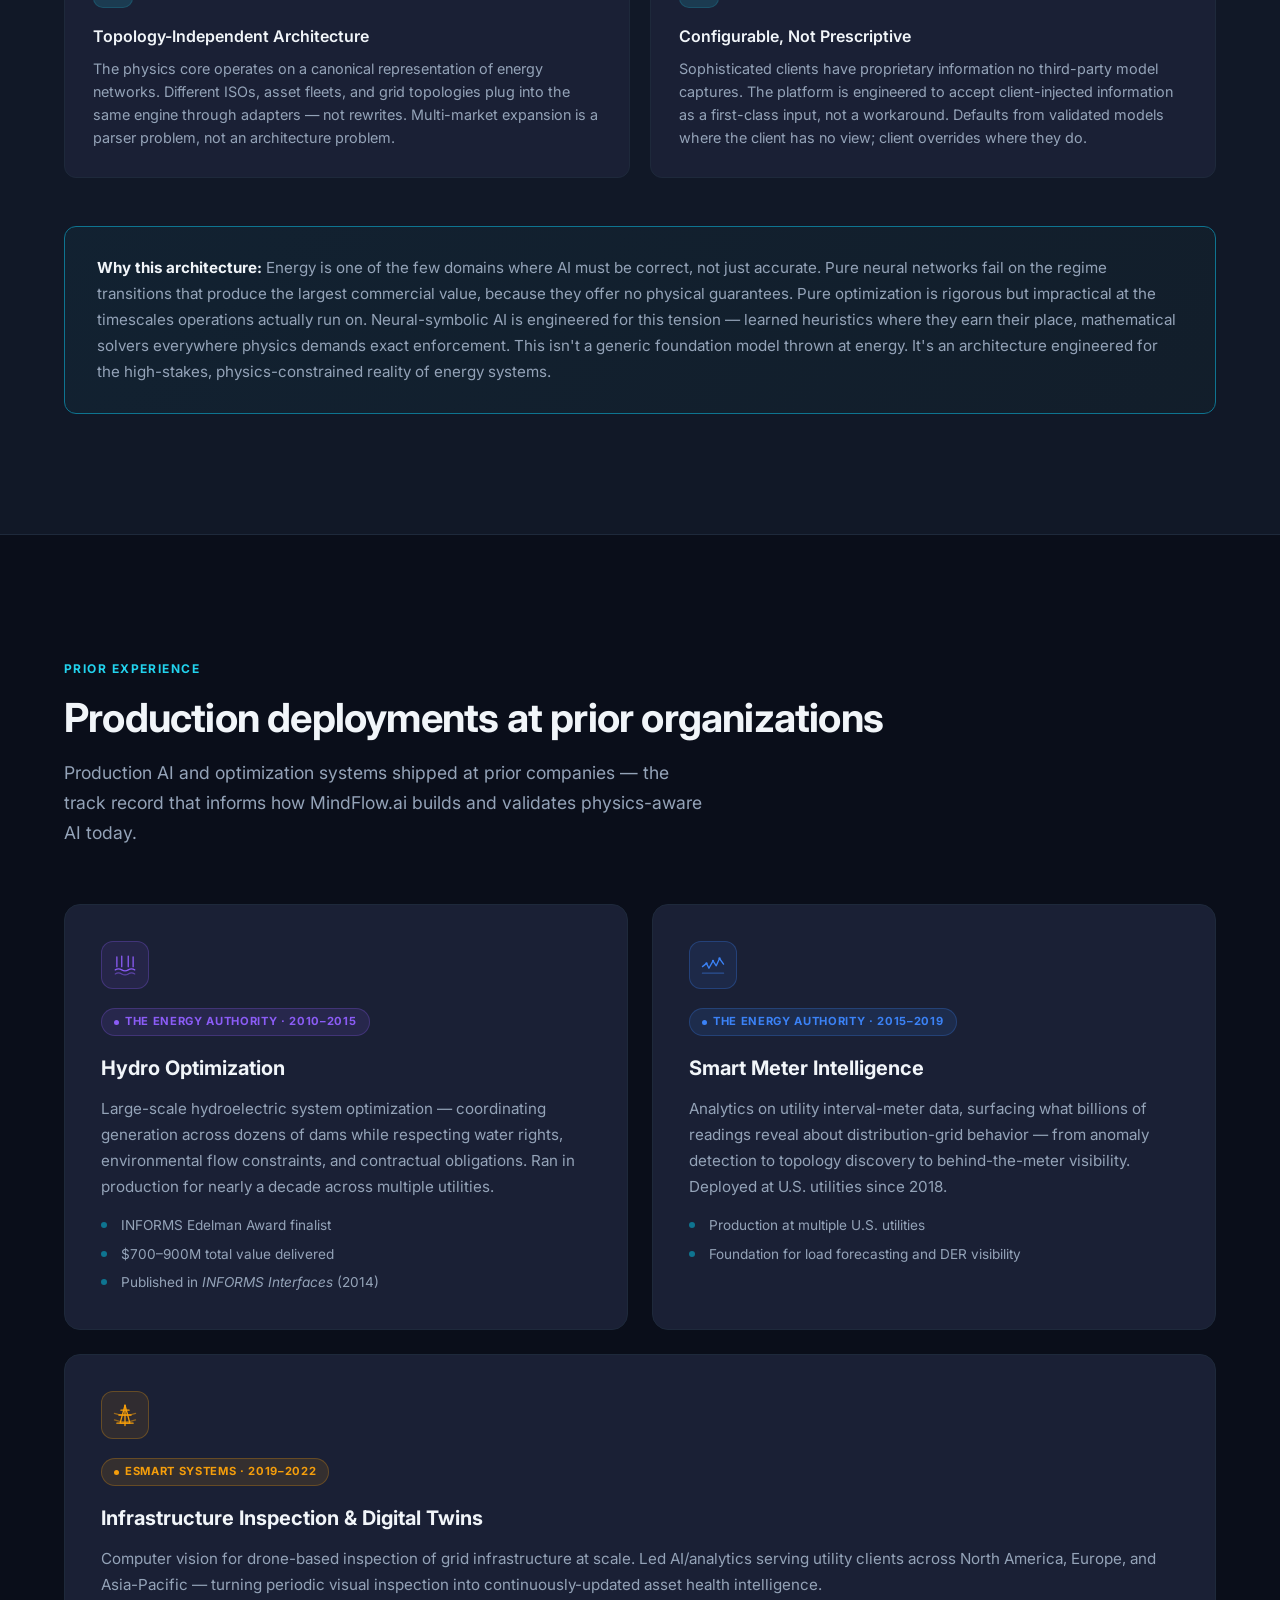
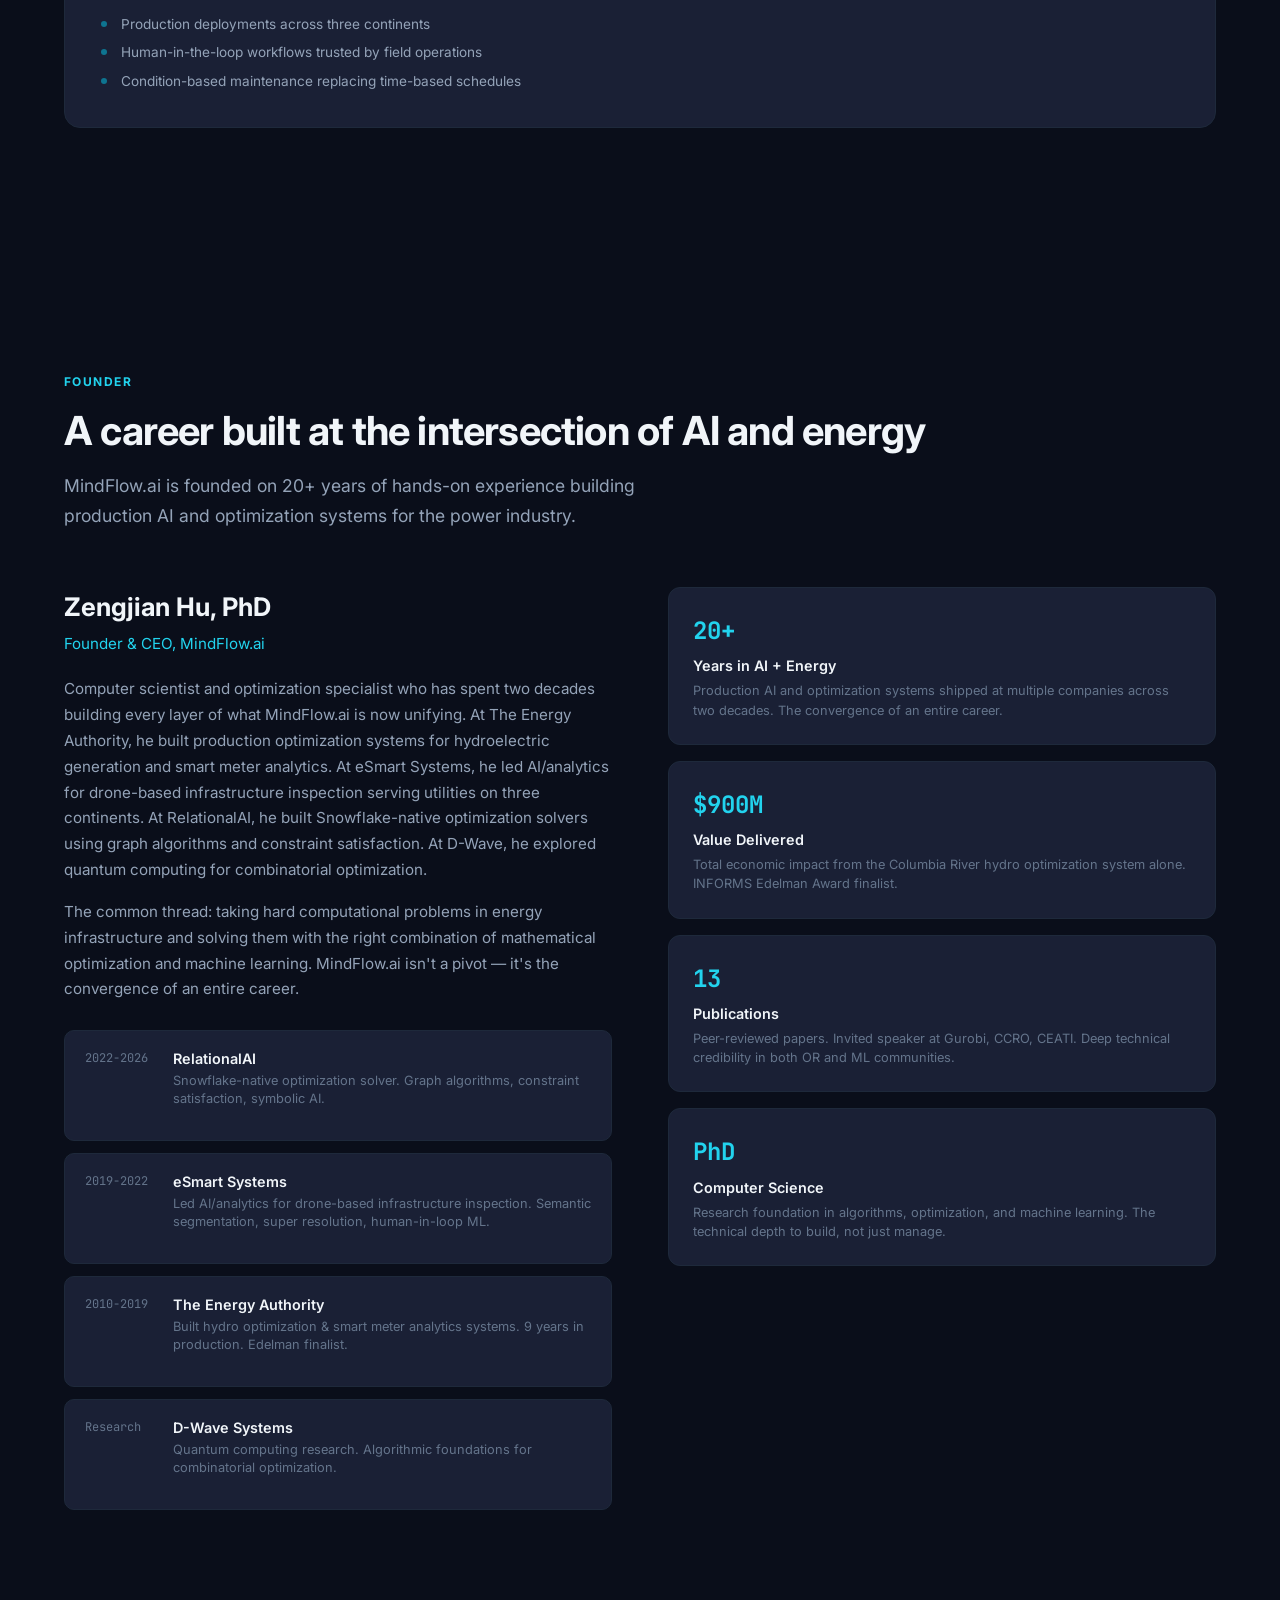
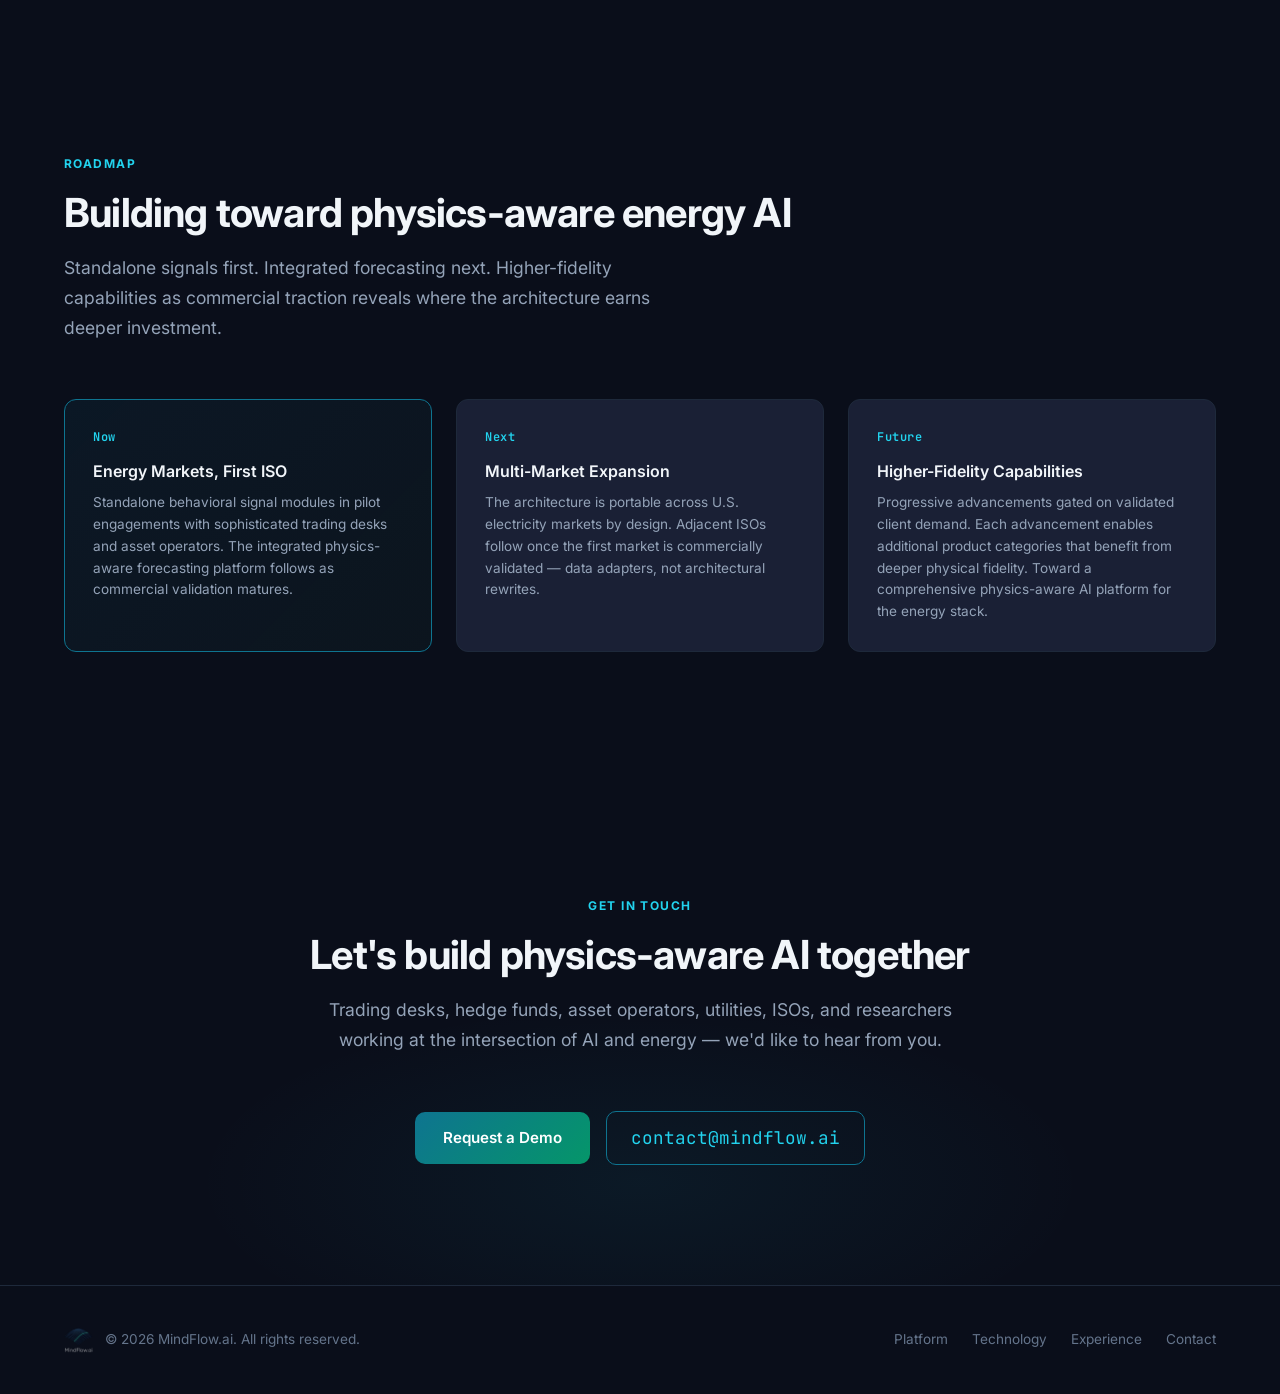
==== commit 454e1618: "Close out RelationalAI tenure at 2026 Update the founder role years from 2022-now to 2022-2026.  Co-" ====
--- a/index.html
+++ b/index.html
@@ -865,7 +865,7 @@
                         </p>
                         <div class="founder-roles">
                             <div class="founder-role fade-in">
-                                <div class="role-years">2022-now</div>
+                                <div class="role-years">2022-2026</div>
                                 <div class="role-info">
                                     <h4>RelationalAI</h4>
                                     <p>Snowflake-native optimization solver. Graph algorithms, constraint satisfaction, symbolic AI.</p>
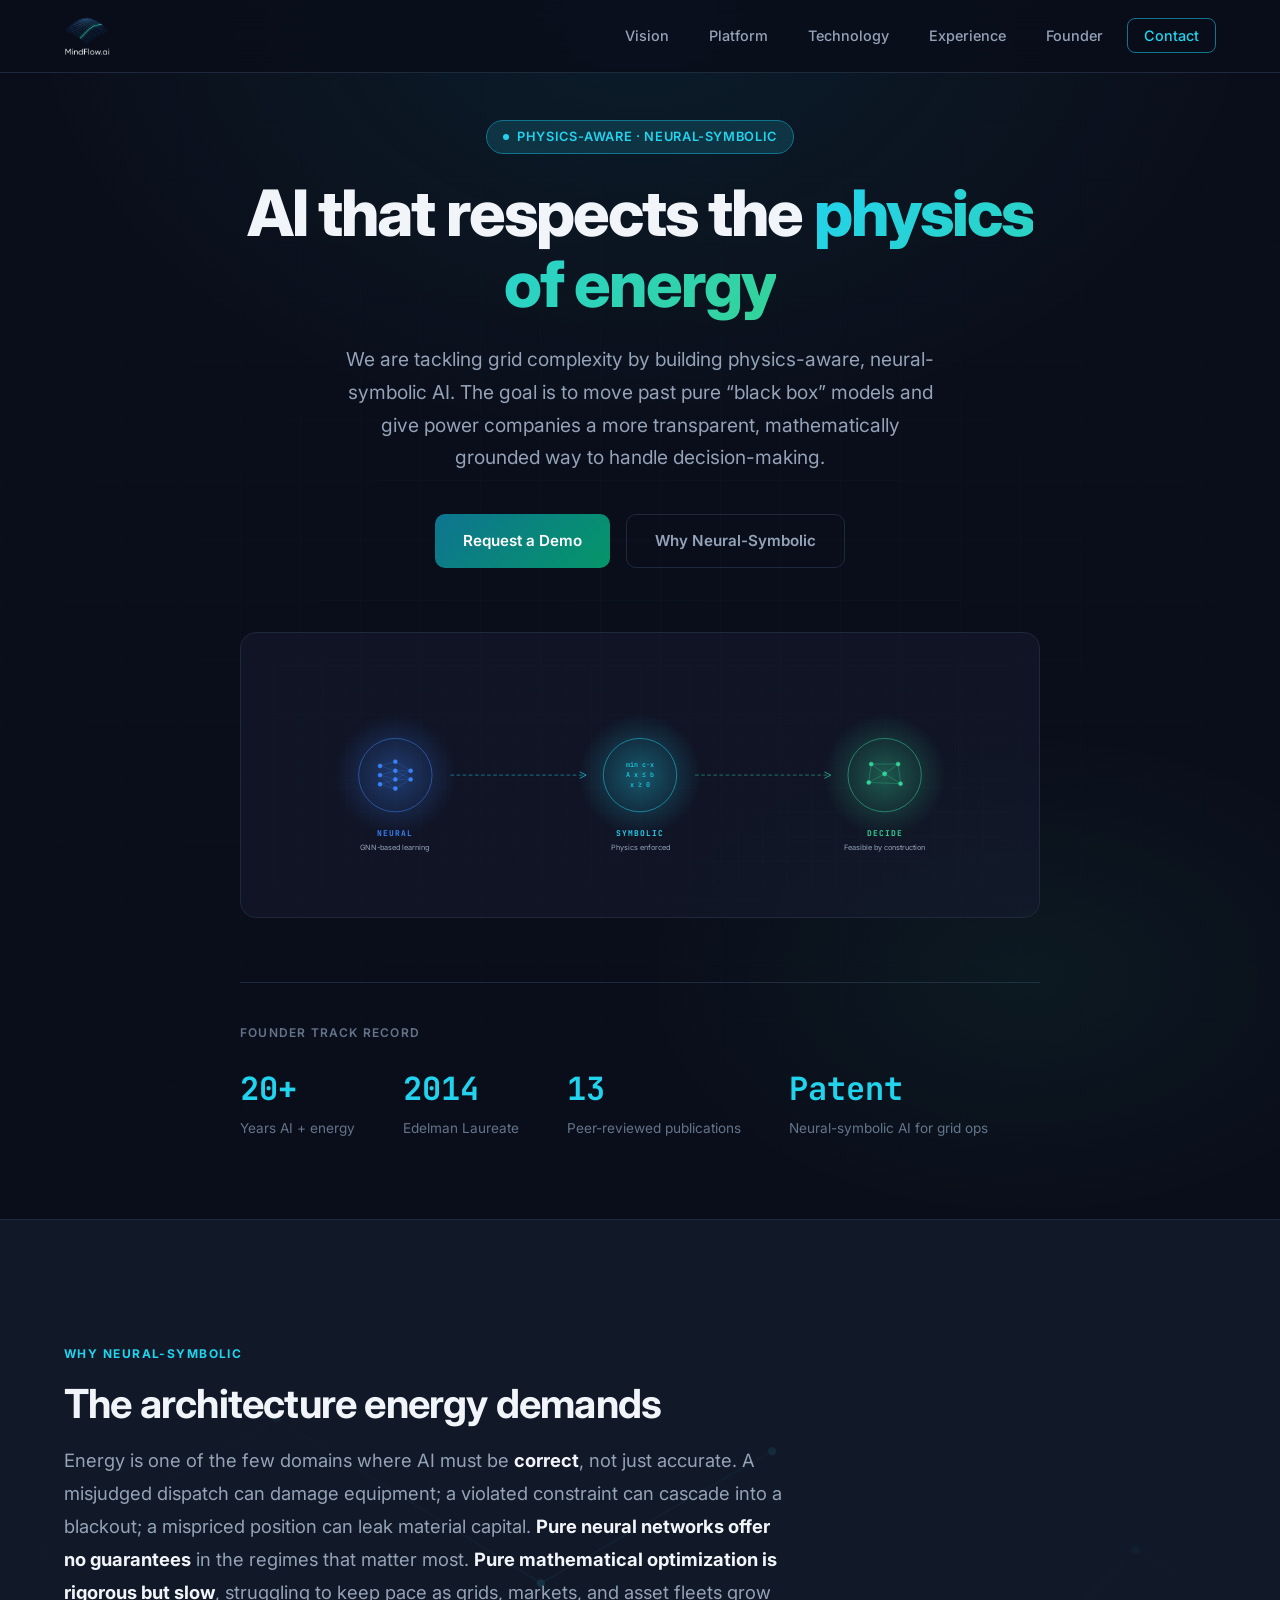
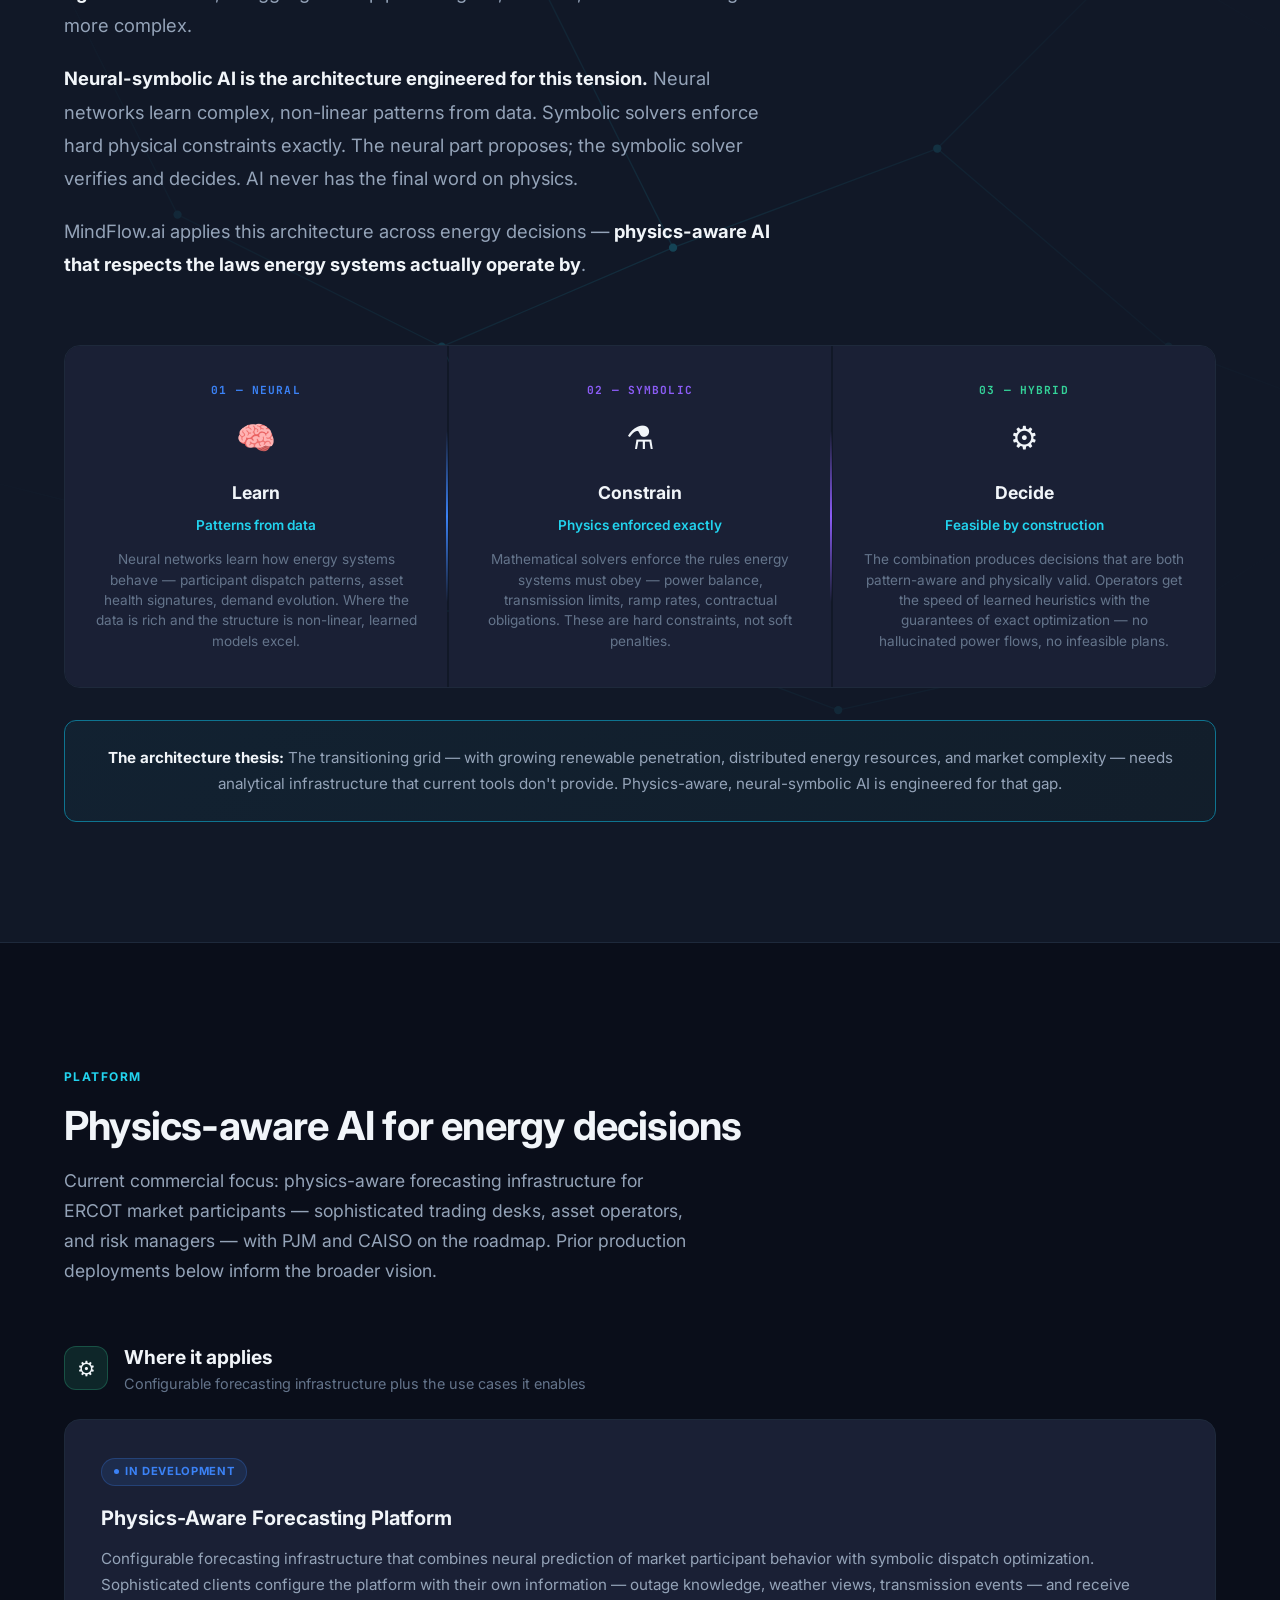
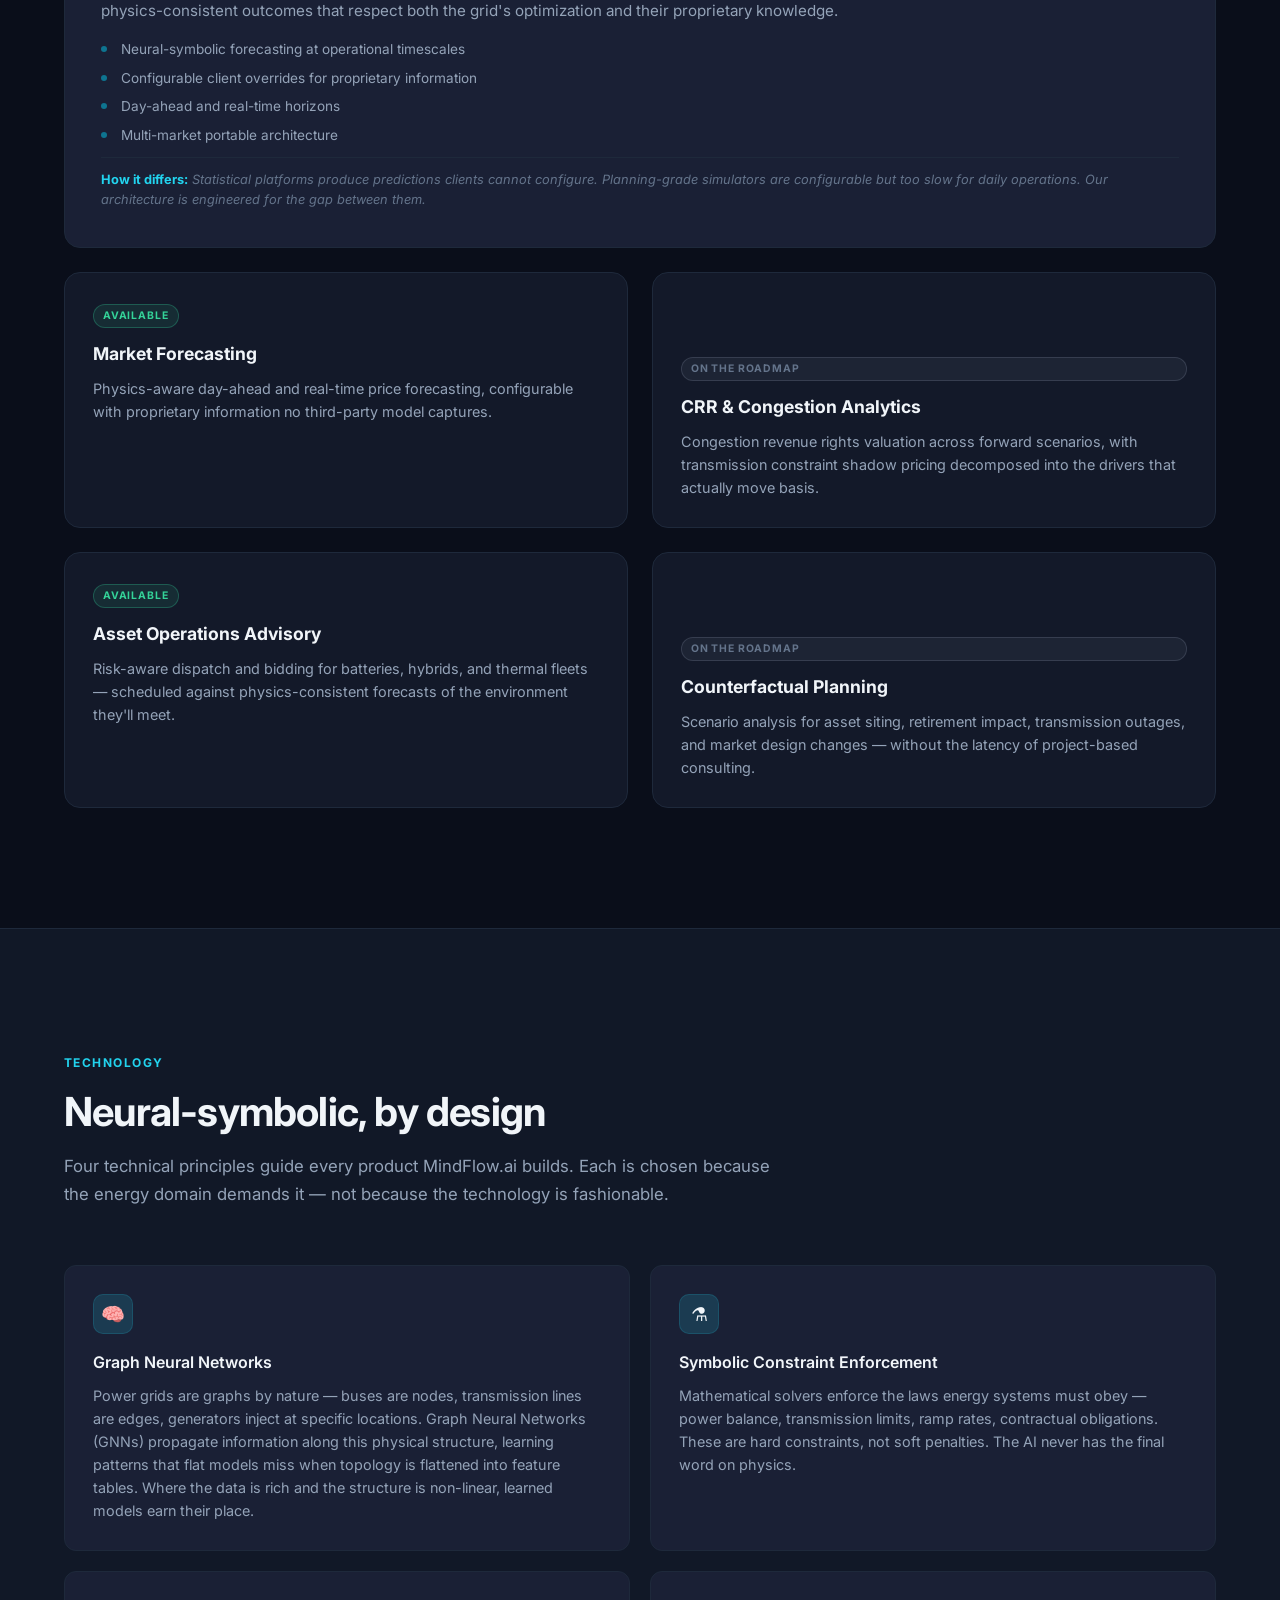
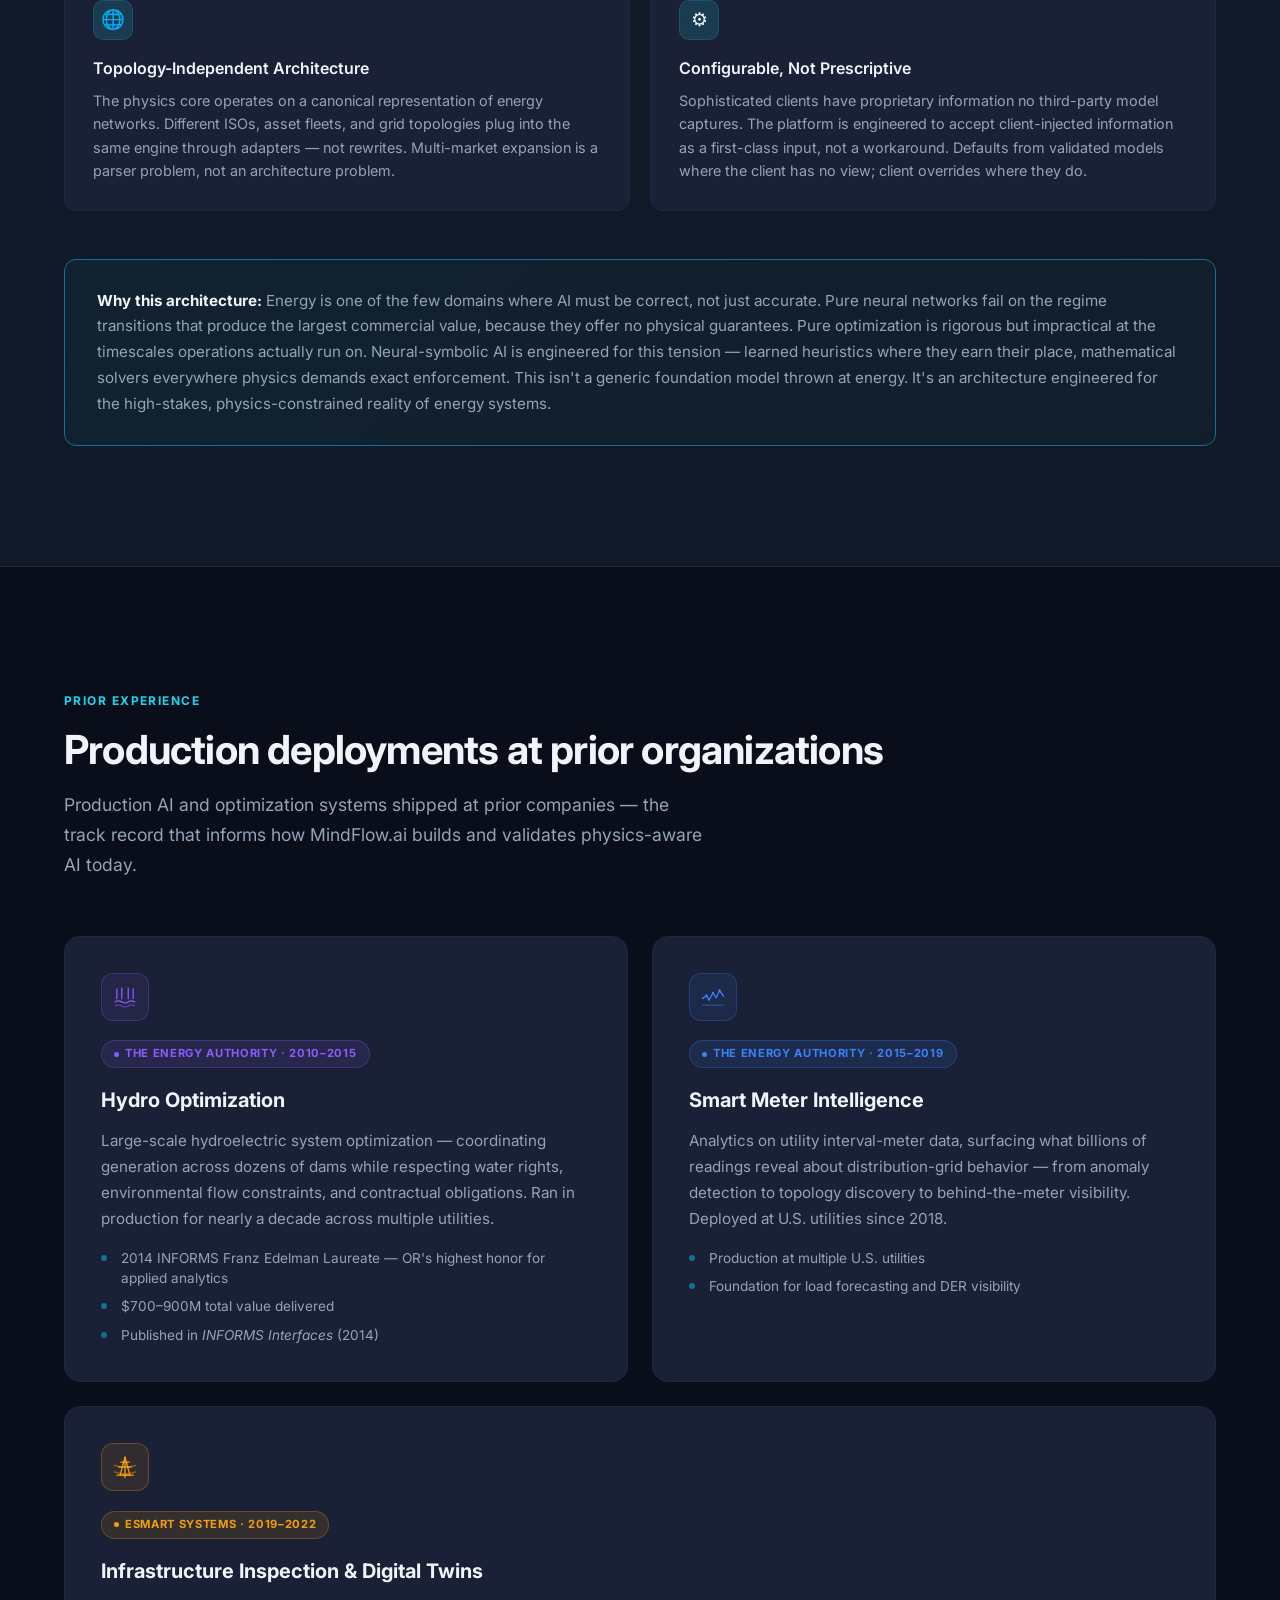
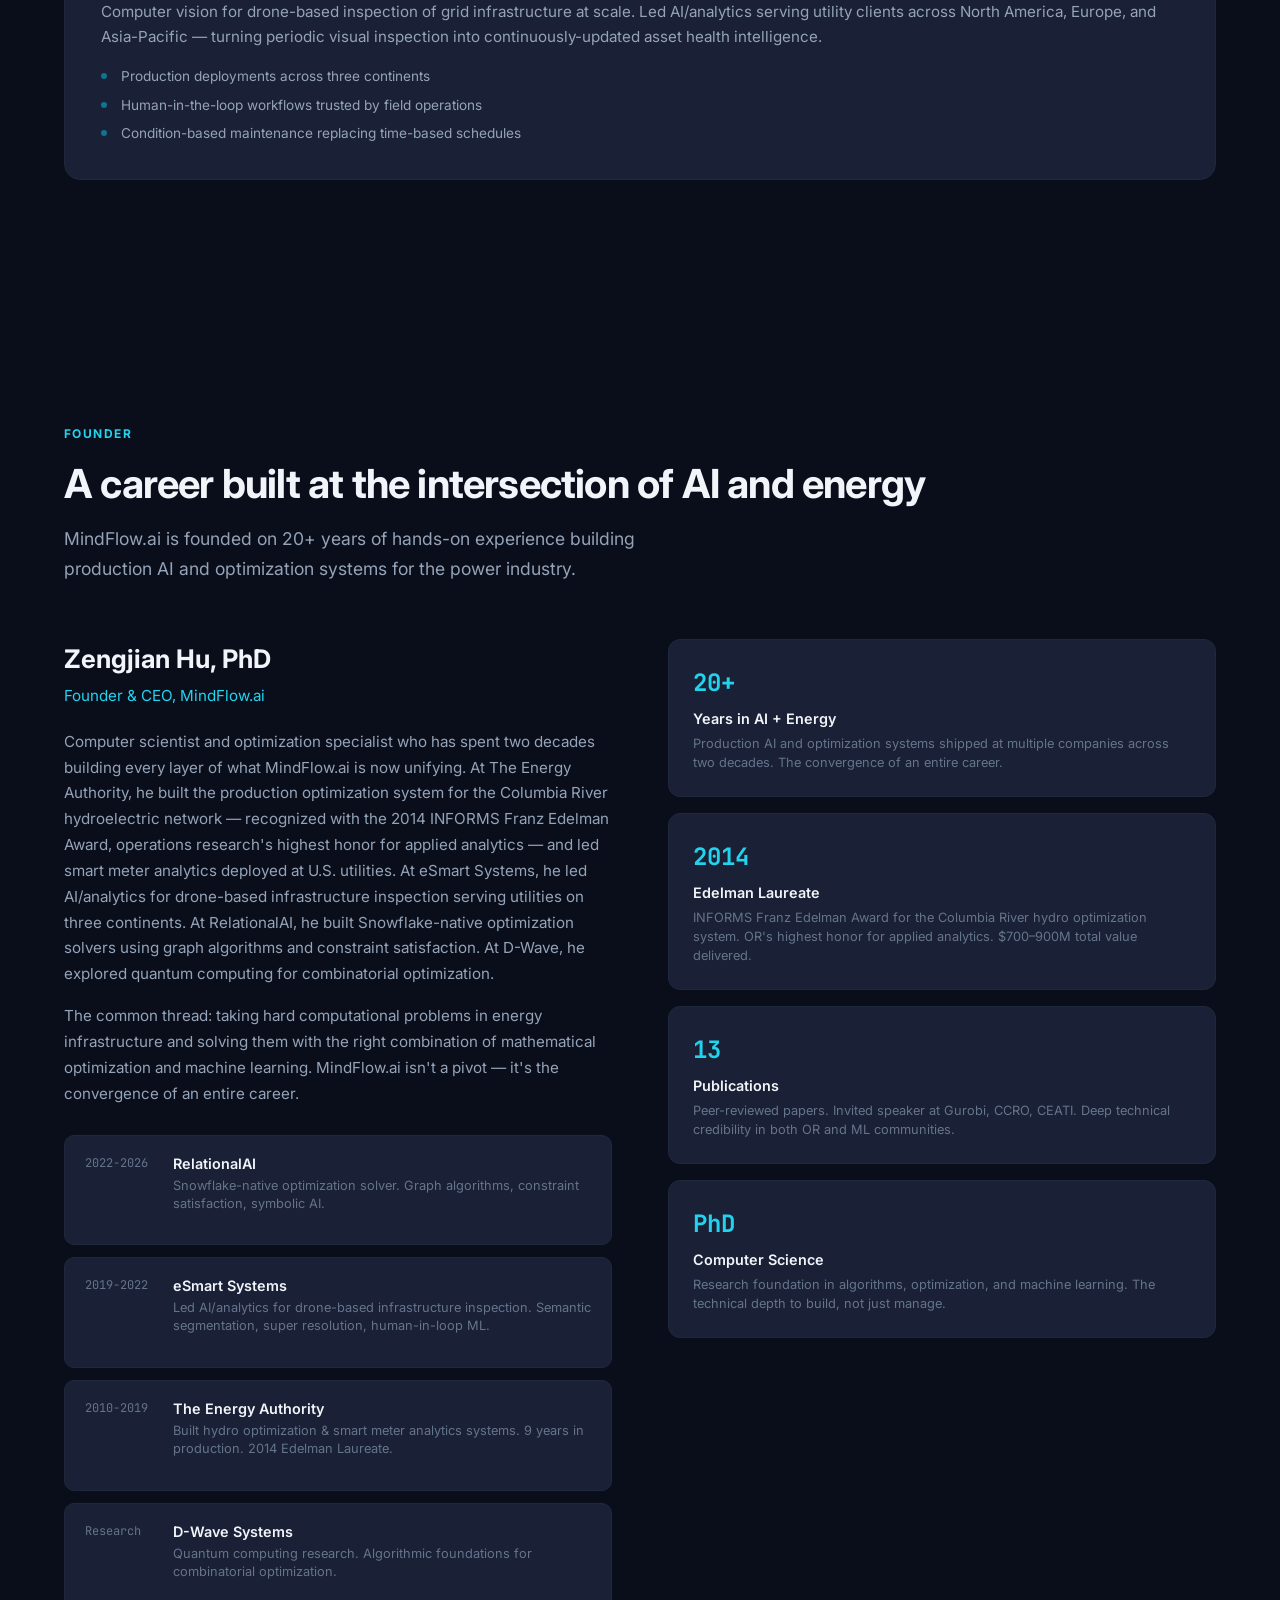
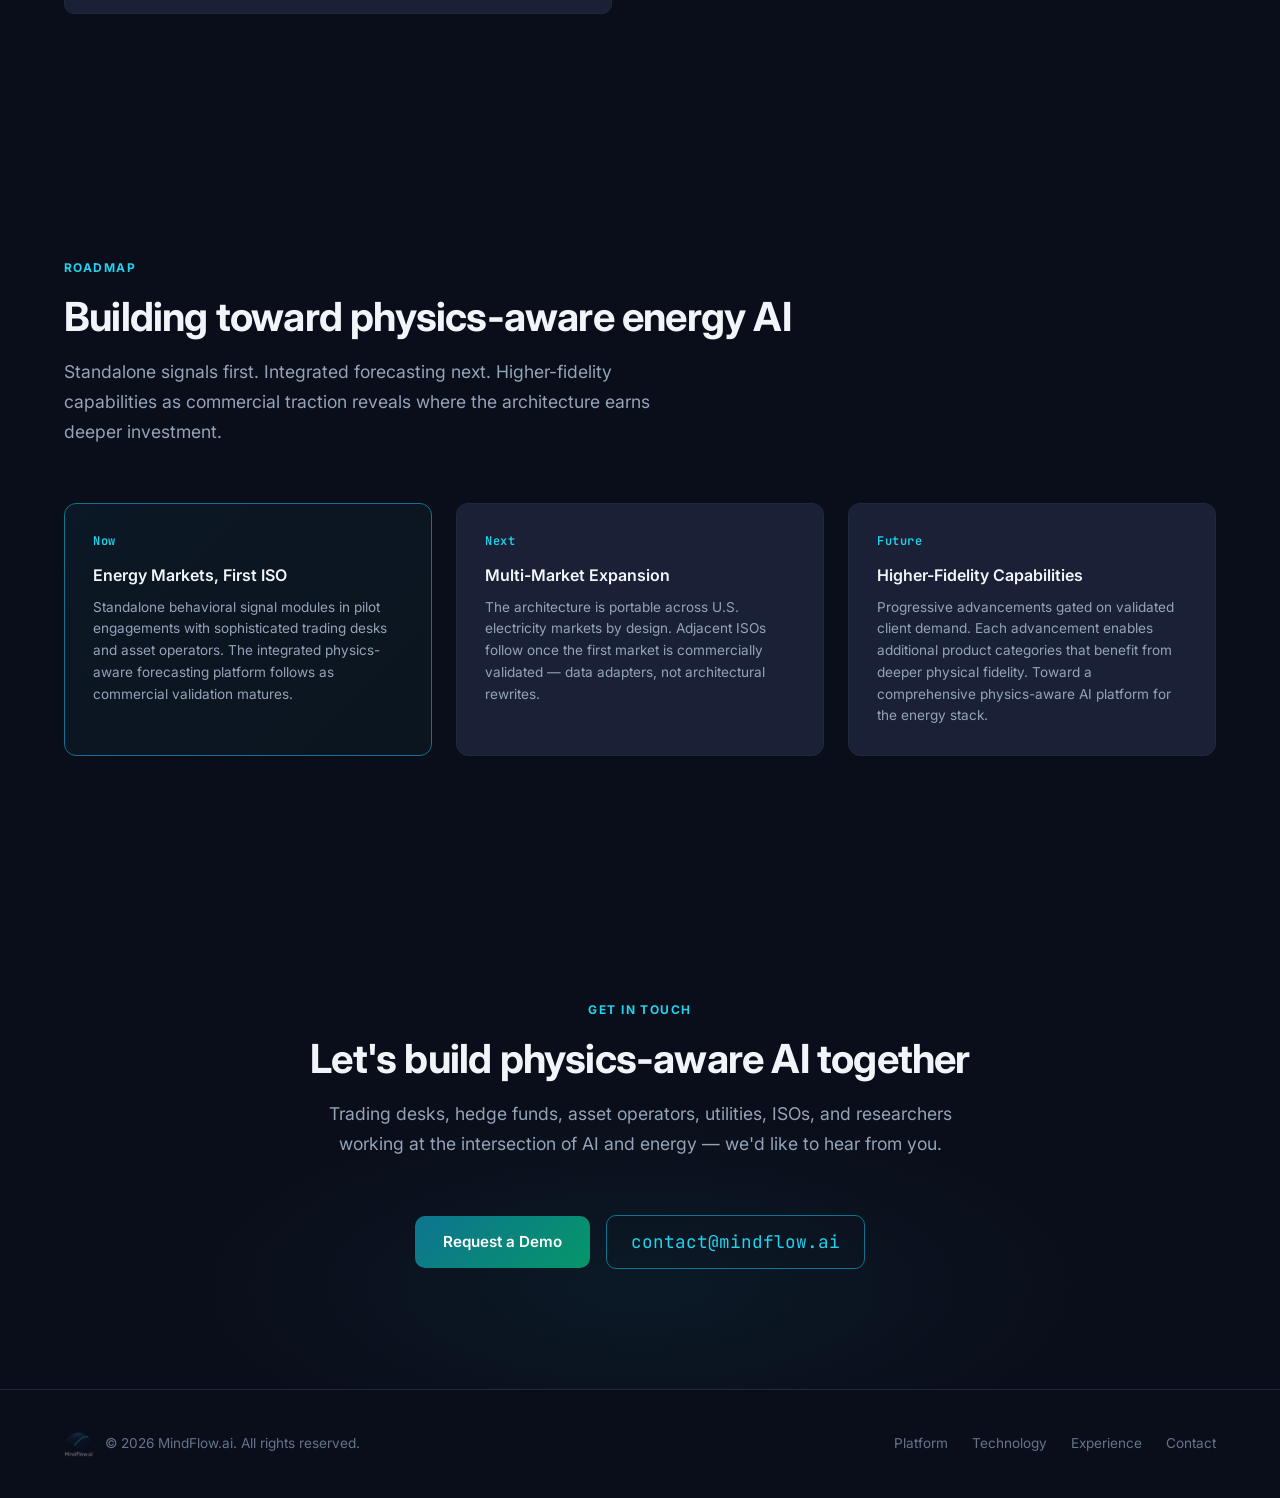
==== commit 9259226f: "Strategic cleanup: Edelman Laureate, founder framing, use-case maturity, ERCOT scope Edelman correct" ====
--- a/index.html
+++ b/index.html
@@ -286,6 +286,9 @@
         }
         .product-card.use-case h3 { font-size: 1.1rem; margin-bottom: 8px; }
         .product-card.use-case > p { font-size: 0.9rem; line-height: 1.6; margin-bottom: 0; color: var(--text-secondary); }
+        .use-case-badge { display: inline-block; font-size: 0.65rem; font-weight: 700; letter-spacing: 0.08em; text-transform: uppercase; padding: 3px 9px; border-radius: 100px; margin-bottom: 12px; }
+        .use-case-badge.available { background: rgba(52,211,153,0.10); color: var(--green); border: 1px solid rgba(52,211,153,0.28); }
+        .use-case-badge.roadmap { background: rgba(148,163,184,0.08); color: var(--text-muted); border: 1px solid rgba(148,163,184,0.20); }
 
         .maturity-badge {
             display: inline-flex;
@@ -565,15 +568,15 @@
                     </svg>
                 </div>
                 <div class="hero-metrics-wrap">
-                    <div class="hero-metrics-label">Track Record</div>
+                    <div class="hero-metrics-label">Founder Track Record</div>
                     <div class="hero-metrics-row">
                         <div class="hero-metric">
                             <div class="number">20+</div>
                             <div class="label">Years AI + energy</div>
                         </div>
                         <div class="hero-metric">
-                            <div class="number">$900M</div>
-                            <div class="label">Value delivered, prior work</div>
+                            <div class="number">2014</div>
+                            <div class="label">Edelman Laureate</div>
                         </div>
                         <div class="hero-metric">
                             <div class="number">13</div>
@@ -644,16 +647,13 @@
                 <h2 class="section-title">The architecture energy demands</h2>
                 <div class="vision-content">
                     <p>
-                        Energy is one of the few domains where AI must be <strong>correct</strong>, not just accurate. A misjudged dispatch can damage equipment. A violated constraint can cascade into a blackout. A mispriced position can leak material capital. The cost of being wrong is asymmetric and physical.
-                    </p>
-                    <p>
-                        <strong>Pure neural networks offer no guarantees.</strong> They are probabilistic black boxes &mdash; impressive on average, untrustworthy in the regimes that matter most. <strong>Pure mathematical optimization is rigorous but slow</strong>, struggling to keep pace as grids, markets, and asset fleets grow more complex.
+                        Energy is one of the few domains where AI must be <strong>correct</strong>, not just accurate. A misjudged dispatch can damage equipment; a violated constraint can cascade into a blackout; a mispriced position can leak material capital. <strong>Pure neural networks offer no guarantees</strong> in the regimes that matter most. <strong>Pure mathematical optimization is rigorous but slow</strong>, struggling to keep pace as grids, markets, and asset fleets grow more complex.
                     </p>
                     <p>
                         <strong>Neural-symbolic AI is the architecture engineered for this tension.</strong> Neural networks learn complex, non-linear patterns from data. Symbolic solvers enforce hard physical constraints exactly. The neural part proposes; the symbolic solver verifies and decides. AI never has the final word on physics.
                     </p>
                     <p>
-                        MindFlow.ai applies this architecture across energy decisions &mdash; market forecasting, dispatch optimization, asset health. Each application uses the same underlying principle: <strong>physics-aware AI that respects the laws energy systems actually operate by</strong>.
+                        MindFlow.ai applies this architecture across energy decisions &mdash; <strong>physics-aware AI that respects the laws energy systems actually operate by</strong>.
                     </p>
                 </div>
                 <div class="loop-visual fade-in">
@@ -691,7 +691,7 @@
                 <span class="section-label">Platform</span>
                 <h2 class="section-title">Physics-aware AI for energy decisions</h2>
                 <p class="section-desc">
-                    Current commercial focus is electricity markets &mdash; physics-aware forecasting infrastructure for sophisticated trading desks, asset operators, and risk managers. Standalone signal modules ship first; the integrated forecasting platform follows.
+                    Current commercial focus: physics-aware forecasting infrastructure for ERCOT market participants &mdash; sophisticated trading desks, asset operators, and risk managers &mdash; with PJM and CAISO on the roadmap. Prior production deployments below inform the broader vision.
                 </p>
 
                 <div class="capability-group group-optimize">
@@ -716,18 +716,22 @@
                             <div class="world-model-feed"><strong>How it differs:</strong> Statistical platforms produce predictions clients cannot configure. Planning-grade simulators are configurable but too slow for daily operations. Our architecture is engineered for the gap between them.</div>
                         </div>
                         <div class="product-card use-case fade-in">
+                            <span class="use-case-badge available">Available</span>
                             <h3>Market Forecasting</h3>
                             <p>Physics-aware day-ahead and real-time price forecasting, configurable with proprietary information no third-party model captures.</p>
                         </div>
                         <div class="product-card use-case fade-in">
+                            <span class="use-case-badge roadmap">On the roadmap</span>
                             <h3>CRR &amp; Congestion Analytics</h3>
                             <p>Congestion revenue rights valuation across forward scenarios, with transmission constraint shadow pricing decomposed into the drivers that actually move basis.</p>
                         </div>
                         <div class="product-card use-case fade-in">
+                            <span class="use-case-badge available">Available</span>
                             <h3>Asset Operations Advisory</h3>
                             <p>Risk-aware dispatch and bidding for batteries, hybrids, and thermal fleets &mdash; scheduled against physics-consistent forecasts of the environment they'll meet.</p>
                         </div>
                         <div class="product-card use-case fade-in">
+                            <span class="use-case-badge roadmap">On the roadmap</span>
                             <h3>Counterfactual Planning</h3>
                             <p>Scenario analysis for asset siting, retirement impact, transmission outages, and market design changes &mdash; without the latency of project-based consulting.</p>
                         </div>
@@ -797,7 +801,7 @@
                         <h3>Hydro Optimization</h3>
                         <p>Large-scale hydroelectric system optimization &mdash; coordinating generation across dozens of dams while respecting water rights, environmental flow constraints, and contractual obligations. Ran in production for nearly a decade across multiple utilities.</p>
                         <ul class="product-highlights">
-                            <li>INFORMS Edelman Award finalist</li>
+                            <li>2014 INFORMS Franz Edelman Laureate &mdash; OR's highest honor for applied analytics</li>
                             <li>$700&ndash;900M total value delivered</li>
                             <li>Published in <em>INFORMS Interfaces</em> (2014)</li>
                         </ul>
@@ -858,7 +862,7 @@
                         <h3>Zengjian Hu, PhD</h3>
                         <div class="founder-title">Founder &amp; CEO, MindFlow.ai</div>
                         <p>
-                            Computer scientist and optimization specialist who has spent two decades building every layer of what MindFlow.ai is now unifying. At The Energy Authority, he built production optimization systems for hydroelectric generation and smart meter analytics. At eSmart Systems, he led AI/analytics for drone-based infrastructure inspection serving utilities on three continents. At RelationalAI, he built Snowflake-native optimization solvers using graph algorithms and constraint satisfaction. At D-Wave, he explored quantum computing for combinatorial optimization.
+                            Computer scientist and optimization specialist who has spent two decades building every layer of what MindFlow.ai is now unifying. At The Energy Authority, he built the production optimization system for the Columbia River hydroelectric network &mdash; recognized with the 2014 INFORMS Franz Edelman Award, operations research's highest honor for applied analytics &mdash; and led smart meter analytics deployed at U.S. utilities. At eSmart Systems, he led AI/analytics for drone-based infrastructure inspection serving utilities on three continents. At RelationalAI, he built Snowflake-native optimization solvers using graph algorithms and constraint satisfaction. At D-Wave, he explored quantum computing for combinatorial optimization.
                         </p>
                         <p>
                             The common thread: taking hard computational problems in energy infrastructure and solving them with the right combination of mathematical optimization and machine learning. MindFlow.ai isn't a pivot &mdash; it's the convergence of an entire career.
@@ -882,7 +886,7 @@
                                 <div class="role-years">2010-2019</div>
                                 <div class="role-info">
                                     <h4>The Energy Authority</h4>
-                                    <p>Built hydro optimization &amp; smart meter analytics systems. 9 years in production. Edelman finalist.</p>
+                                    <p>Built hydro optimization &amp; smart meter analytics systems. 9 years in production. 2014 Edelman Laureate.</p>
                                 </div>
                             </div>
                             <div class="founder-role fade-in">
@@ -901,9 +905,9 @@
                             <p>Production AI and optimization systems shipped at multiple companies across two decades. The convergence of an entire career.</p>
                         </div>
                         <div class="credential-card fade-in">
-                            <div class="cred-value">$900M</div>
-                            <h4>Value Delivered</h4>
-                            <p>Total economic impact from the Columbia River hydro optimization system alone. INFORMS Edelman Award finalist.</p>
+                            <div class="cred-value">2014</div>
+                            <h4>Edelman Laureate</h4>
+                            <p>INFORMS Franz Edelman Award for the Columbia River hydro optimization system. OR's highest honor for applied analytics. $700&ndash;900M total value delivered.</p>
                         </div>
                         <div class="credential-card fade-in">
                             <div class="cred-value">13</div>
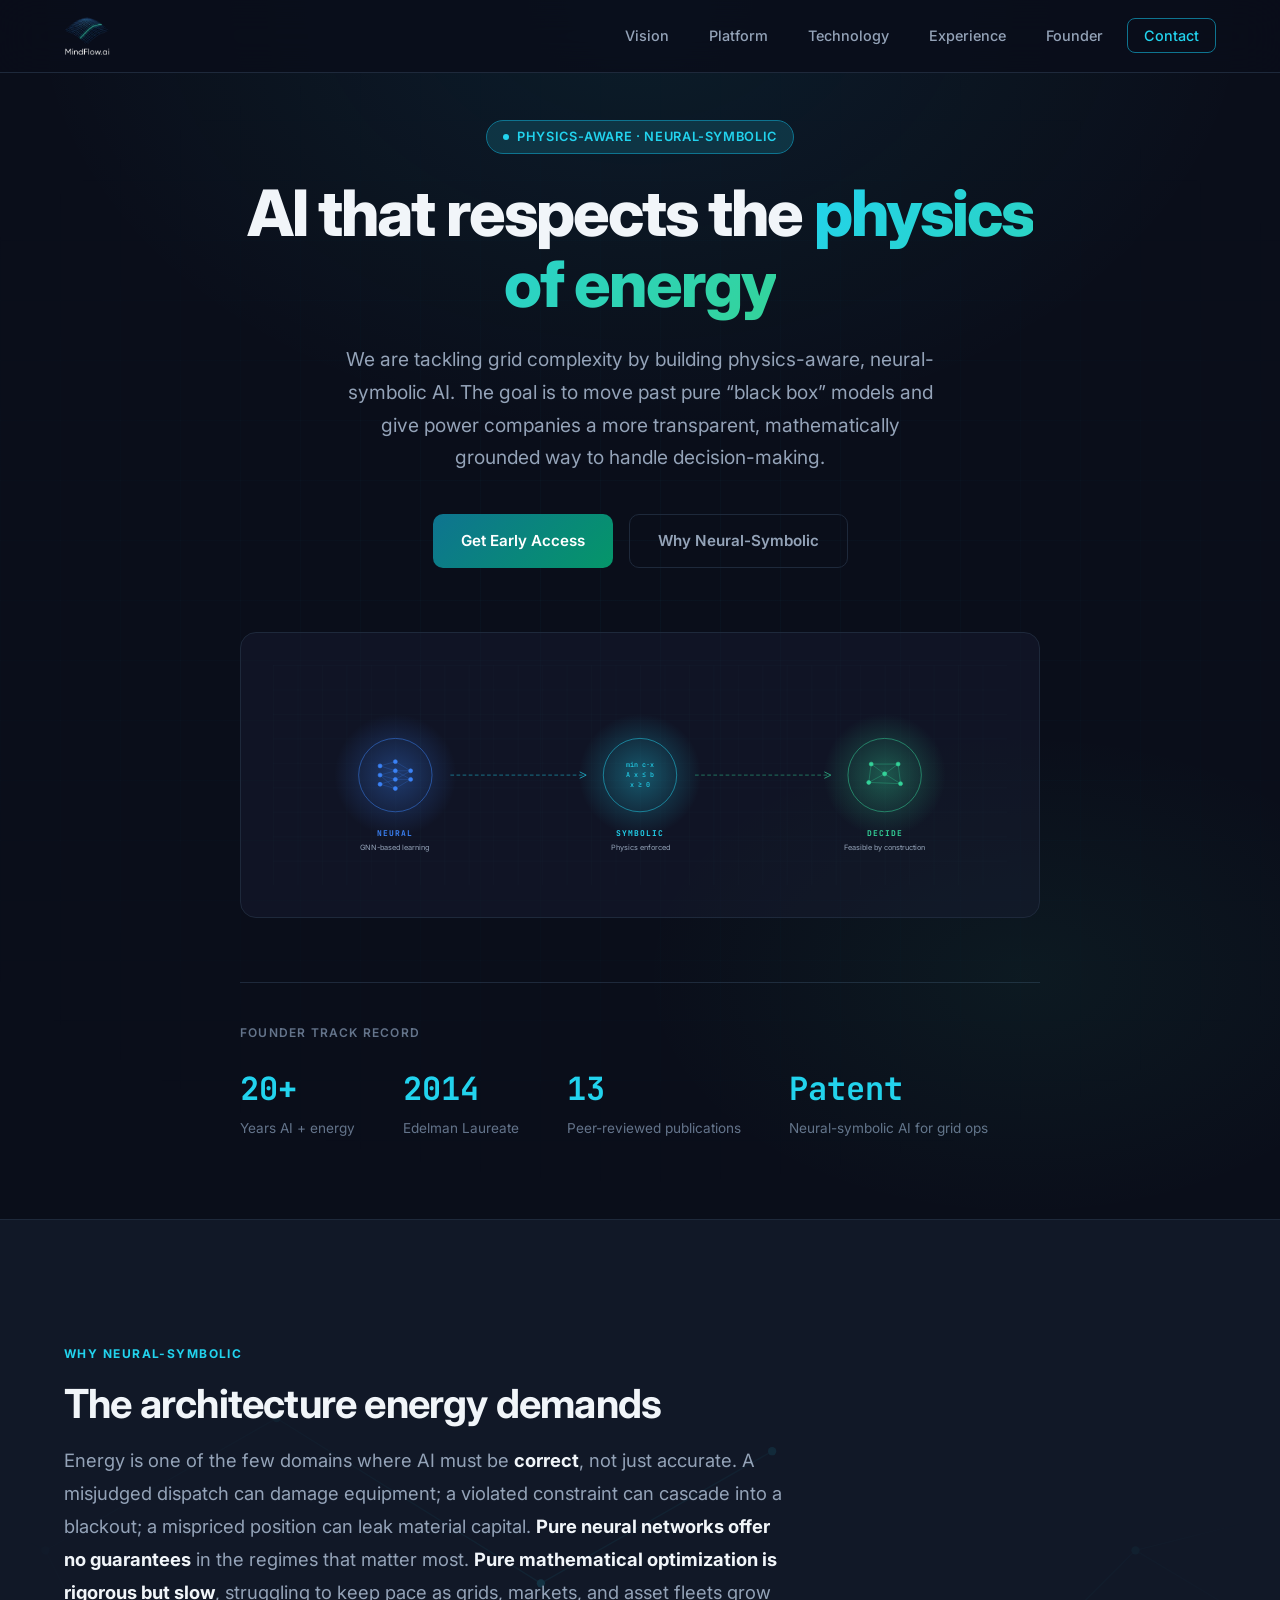
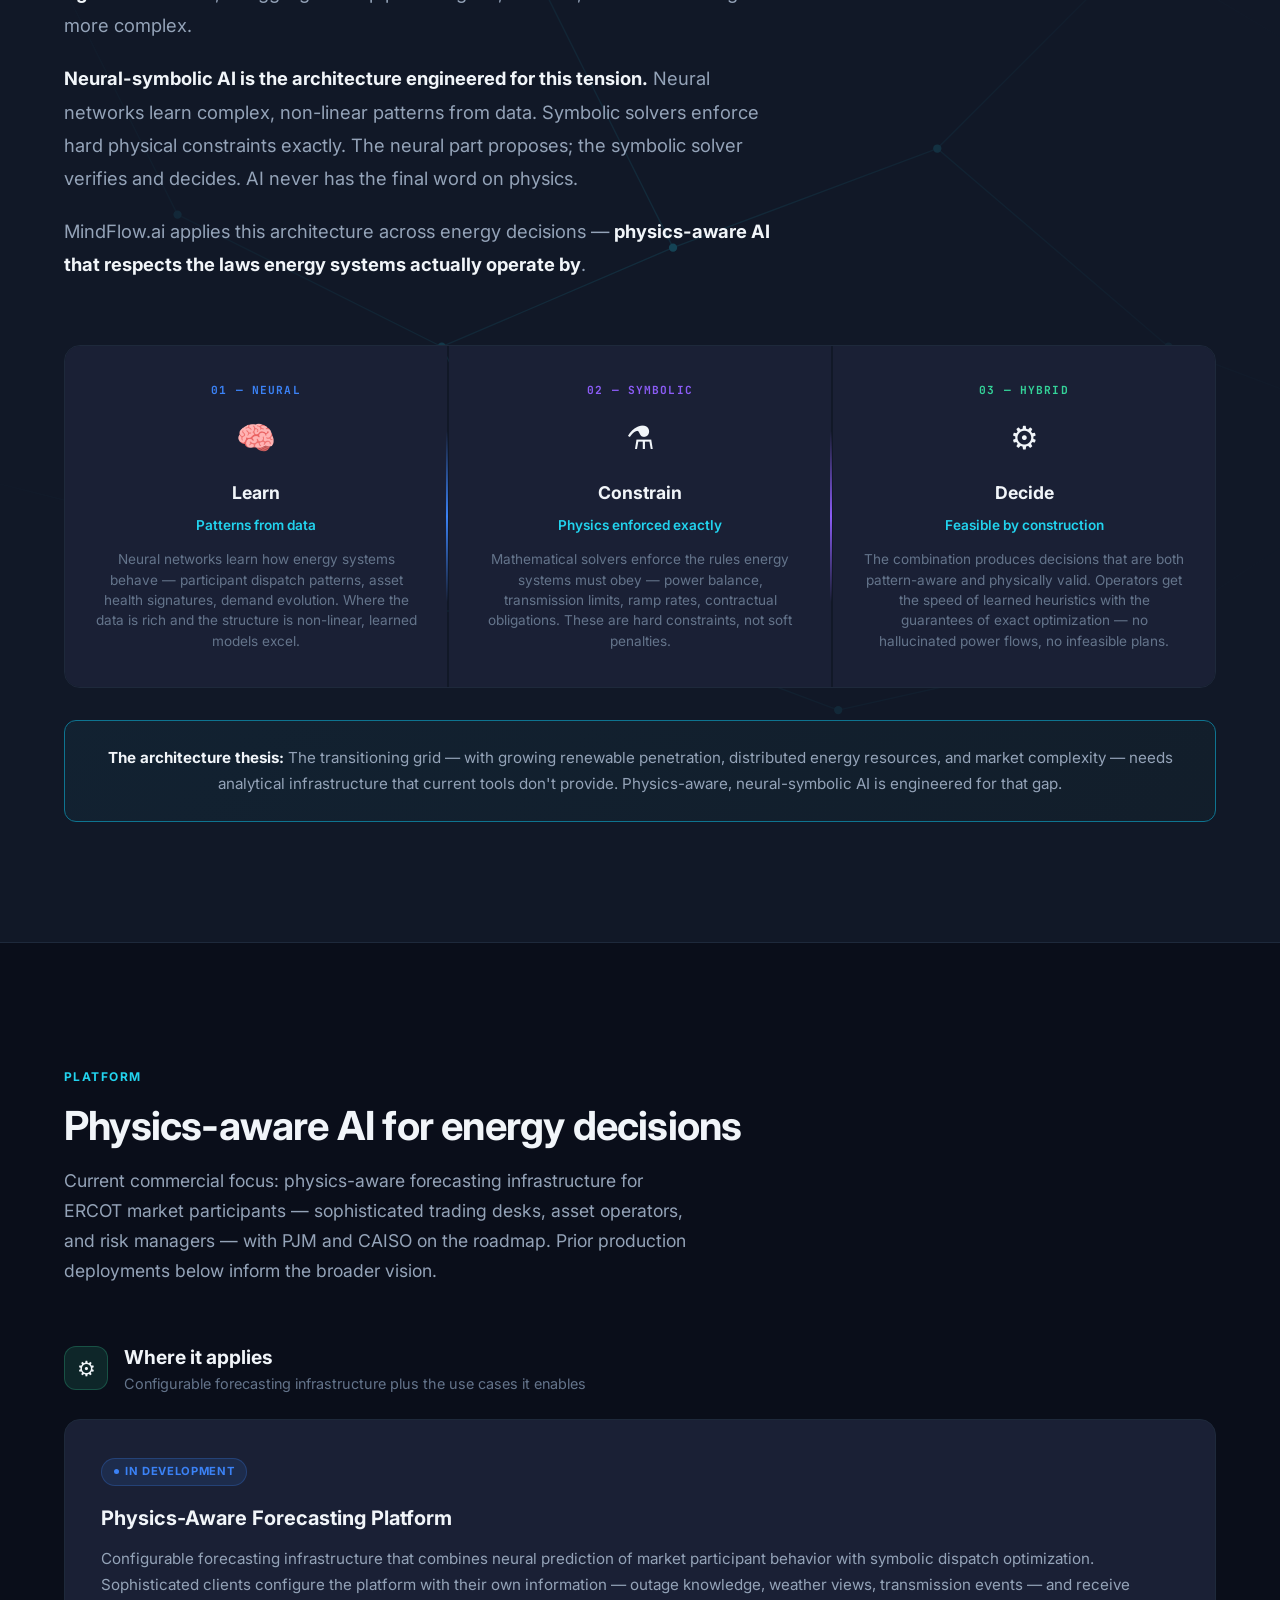
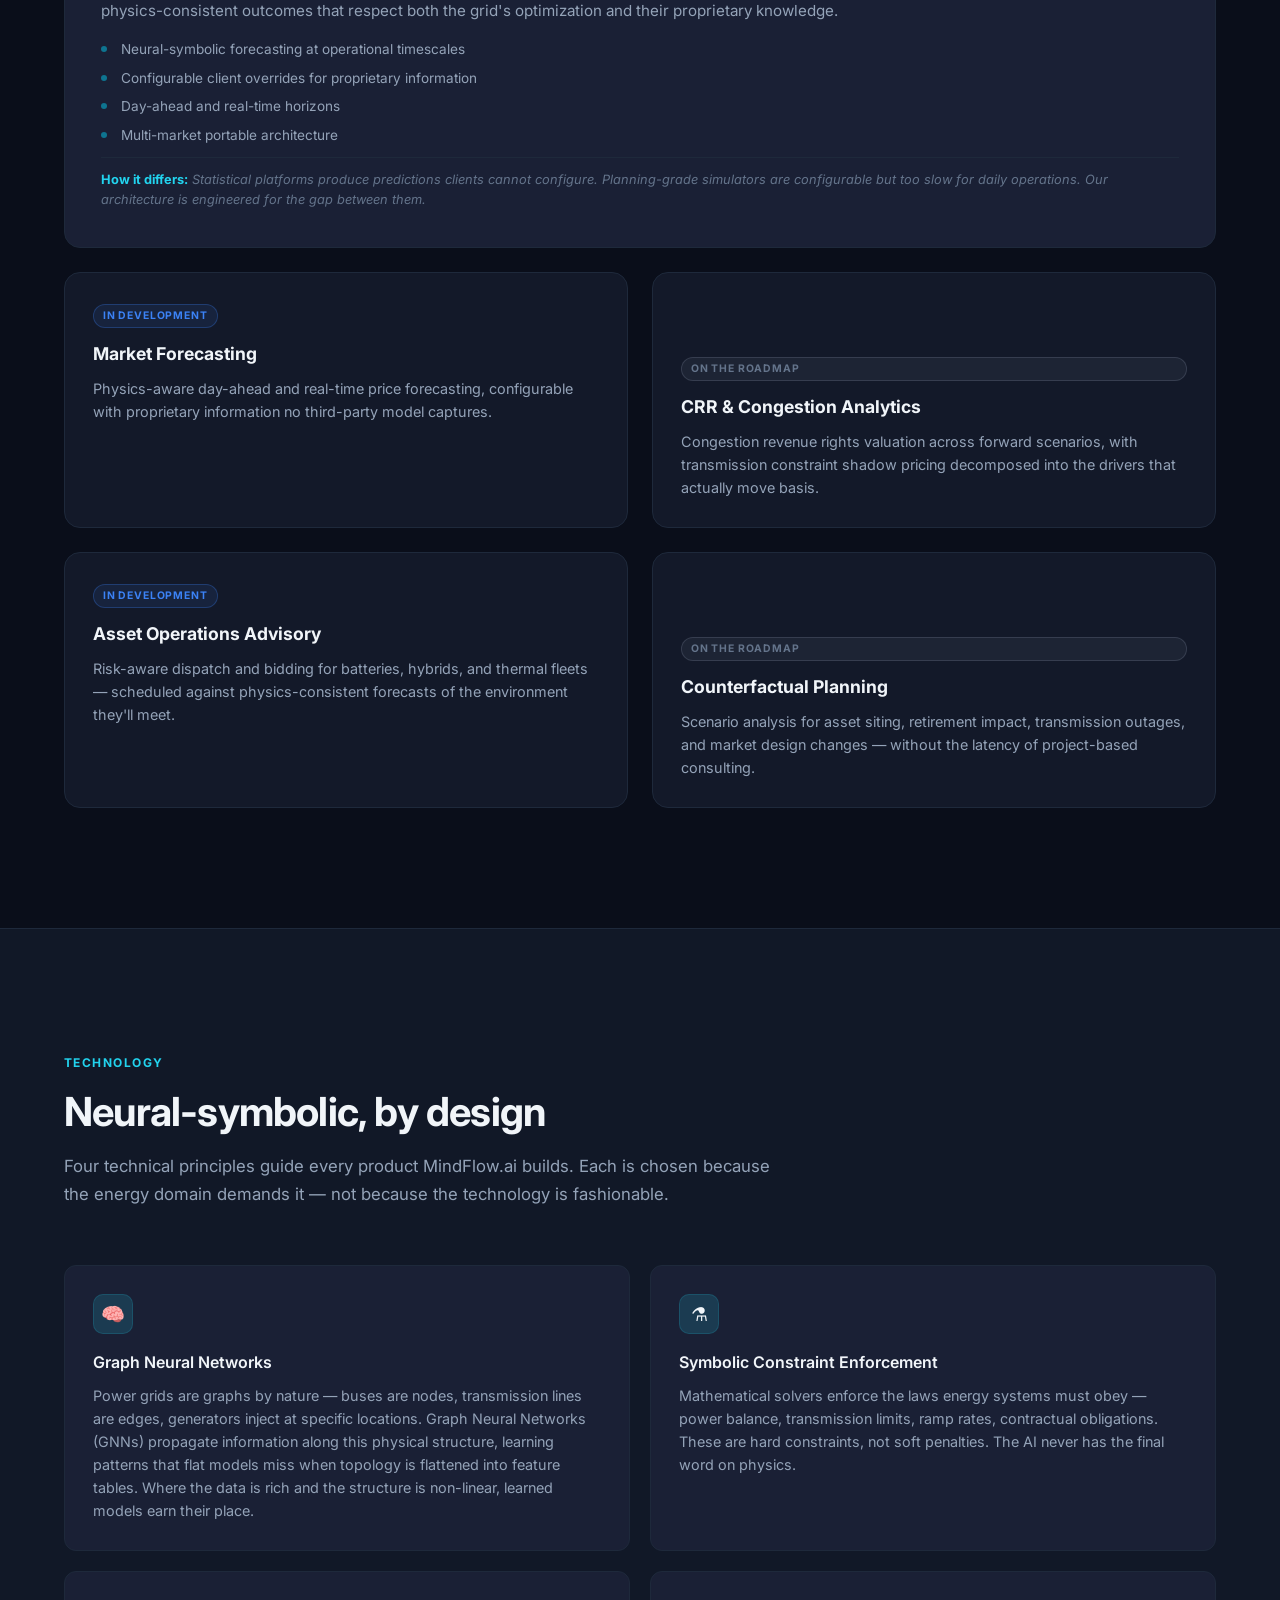
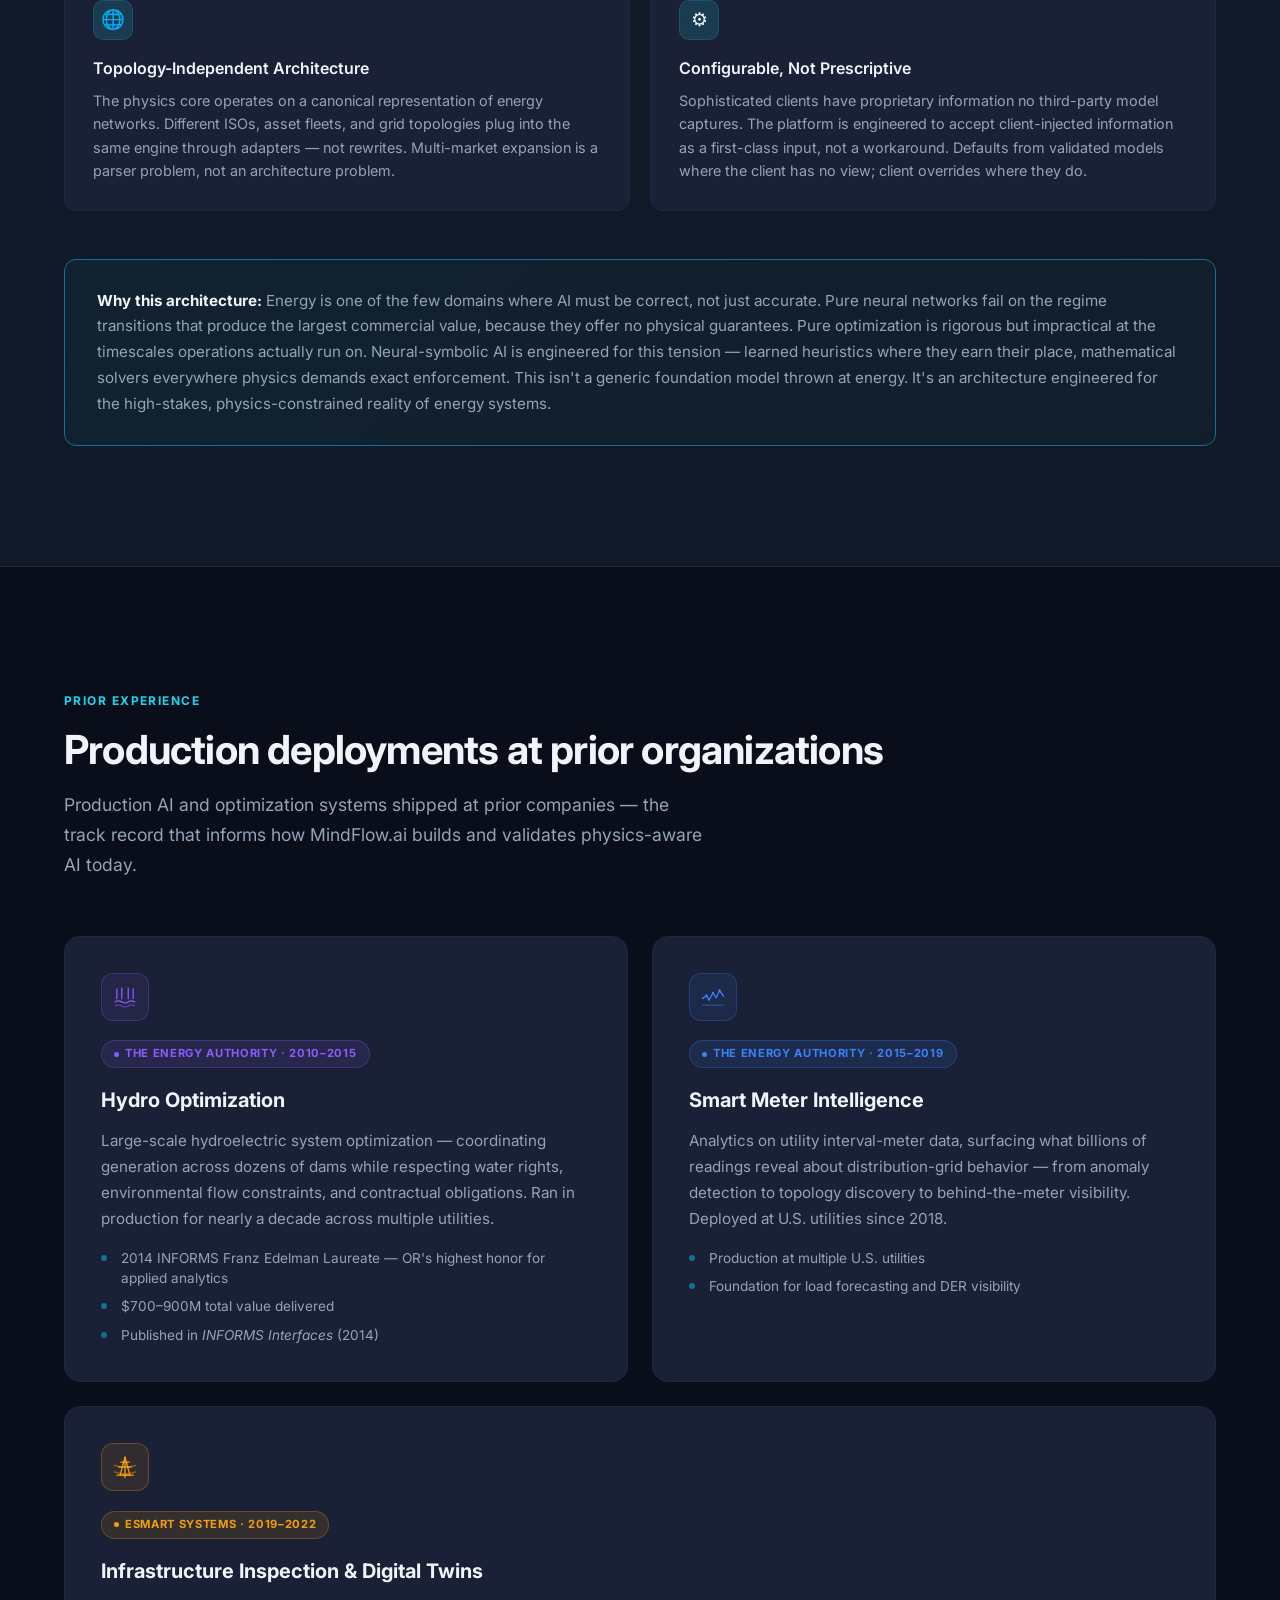
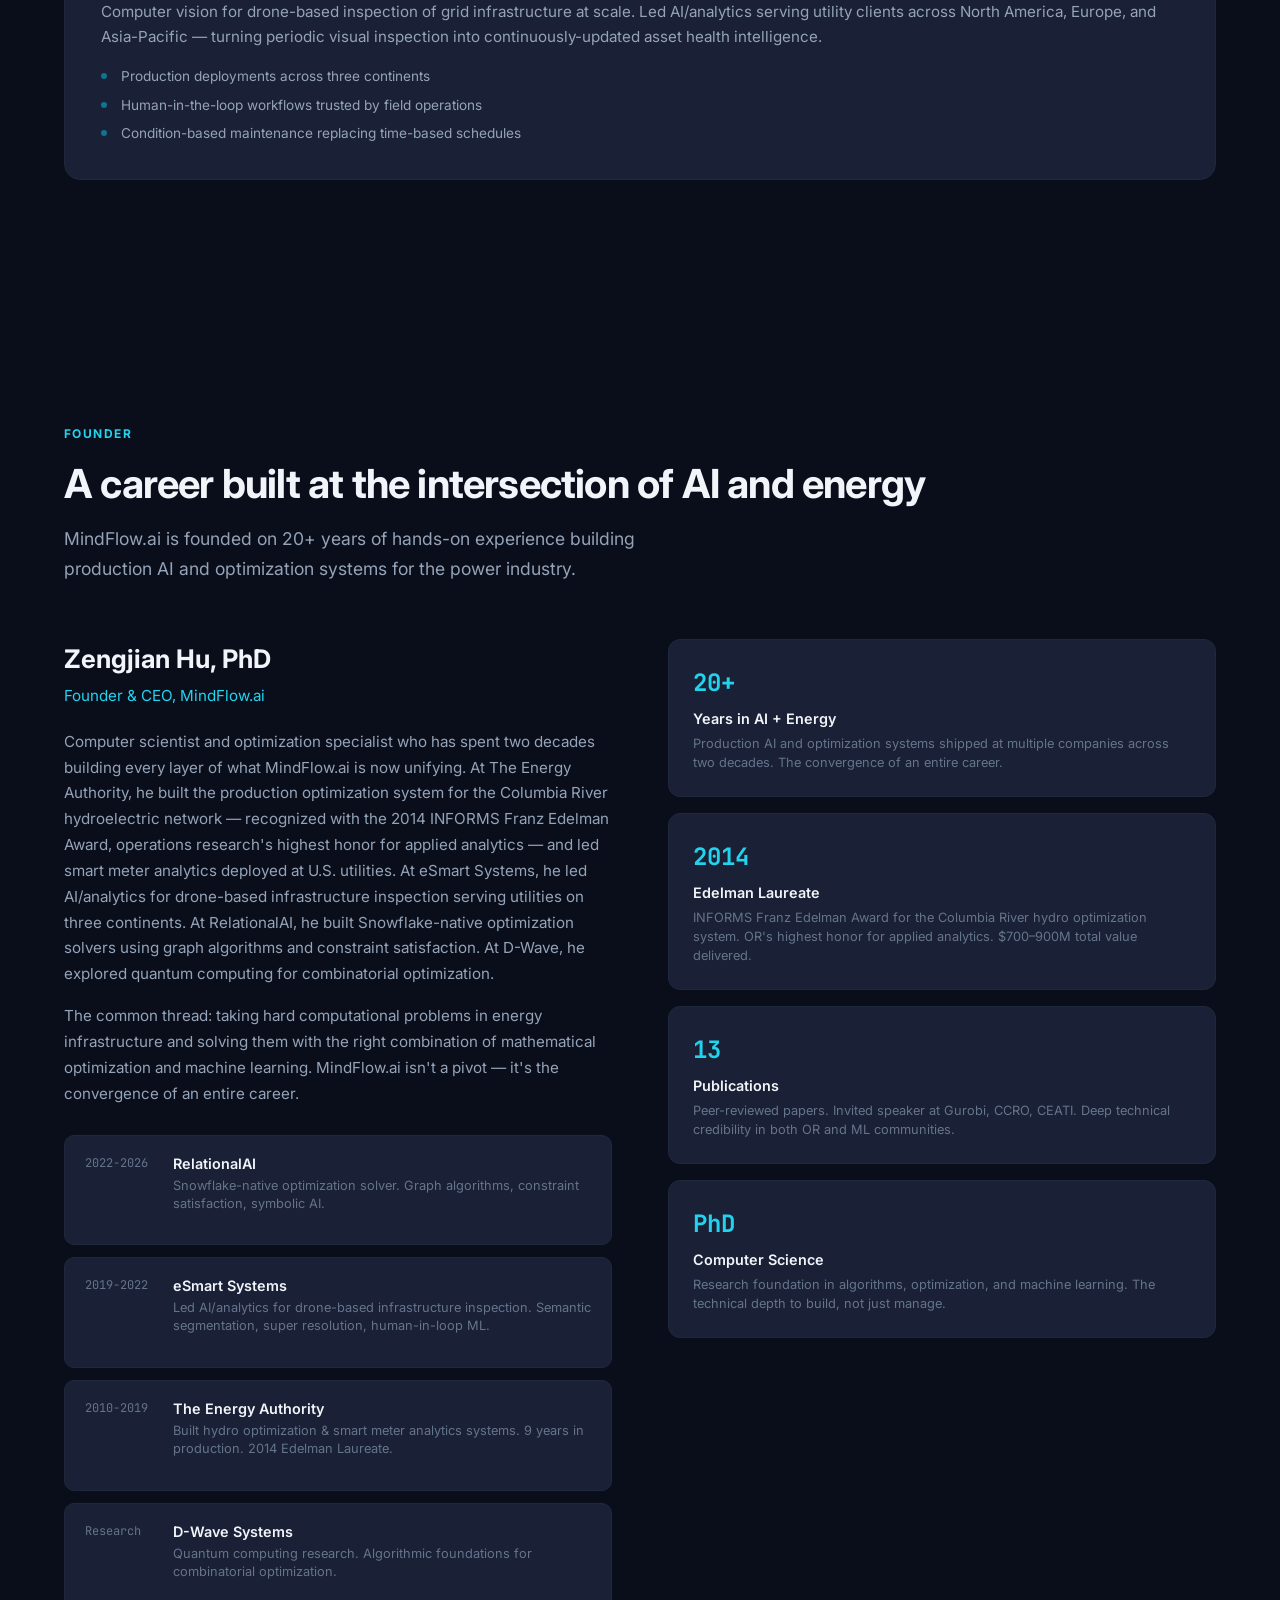
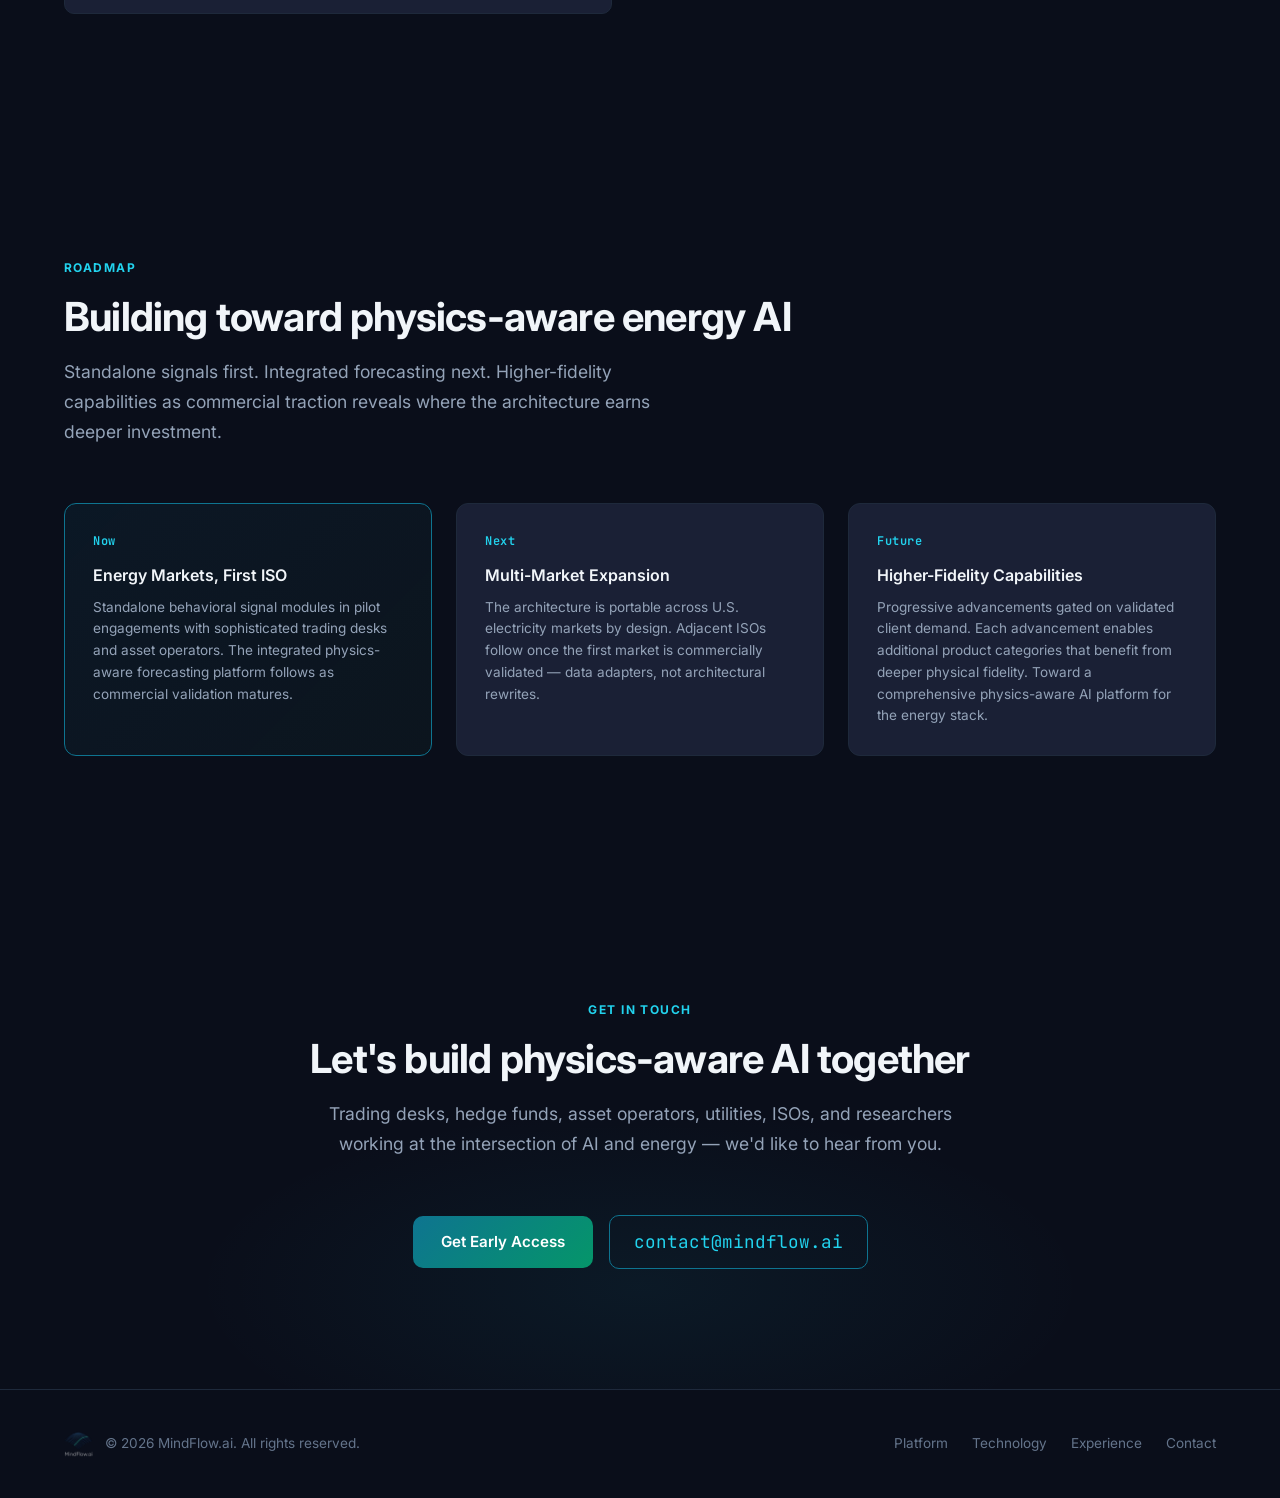
==== commit ed9cbf75: "Honest CTA + maturity labels: 'Get Early Access' and 'In Development' - Rename hero and contact CTAs" ====
--- a/index.html
+++ b/index.html
@@ -287,7 +287,7 @@
         .product-card.use-case h3 { font-size: 1.1rem; margin-bottom: 8px; }
         .product-card.use-case > p { font-size: 0.9rem; line-height: 1.6; margin-bottom: 0; color: var(--text-secondary); }
         .use-case-badge { display: inline-block; font-size: 0.65rem; font-weight: 700; letter-spacing: 0.08em; text-transform: uppercase; padding: 3px 9px; border-radius: 100px; margin-bottom: 12px; }
-        .use-case-badge.available { background: rgba(52,211,153,0.10); color: var(--green); border: 1px solid rgba(52,211,153,0.28); }
+        .use-case-badge.in-dev { background: rgba(59,130,246,0.10); color: var(--blue); border: 1px solid rgba(59,130,246,0.28); }
         .use-case-badge.roadmap { background: rgba(148,163,184,0.08); color: var(--text-muted); border: 1px solid rgba(148,163,184,0.20); }
 
         .maturity-badge {
@@ -462,7 +462,7 @@
                         We are tackling grid complexity by building physics-aware, neural-symbolic AI. The goal is to move past pure &ldquo;black box&rdquo; models and give power companies a more transparent, mathematically grounded way to handle decision-making.
                     </p>
                     <div class="hero-actions">
-                        <a href="mailto:contact@mindflow.ai?subject=Request%20a%20demo" class="btn btn-primary">Request a Demo</a>
+                        <a href="mailto:contact@mindflow.ai?subject=Early%20access%20request" class="btn btn-primary">Get Early Access</a>
                         <a href="#vision" class="btn btn-secondary">Why Neural-Symbolic</a>
                     </div>
                 </div>
@@ -716,7 +716,7 @@
                             <div class="world-model-feed"><strong>How it differs:</strong> Statistical platforms produce predictions clients cannot configure. Planning-grade simulators are configurable but too slow for daily operations. Our architecture is engineered for the gap between them.</div>
                         </div>
                         <div class="product-card use-case fade-in">
-                            <span class="use-case-badge available">Available</span>
+                            <span class="use-case-badge in-dev">In Development</span>
                             <h3>Market Forecasting</h3>
                             <p>Physics-aware day-ahead and real-time price forecasting, configurable with proprietary information no third-party model captures.</p>
                         </div>
@@ -726,7 +726,7 @@
                             <p>Congestion revenue rights valuation across forward scenarios, with transmission constraint shadow pricing decomposed into the drivers that actually move basis.</p>
                         </div>
                         <div class="product-card use-case fade-in">
-                            <span class="use-case-badge available">Available</span>
+                            <span class="use-case-badge in-dev">In Development</span>
                             <h3>Asset Operations Advisory</h3>
                             <p>Risk-aware dispatch and bidding for batteries, hybrids, and thermal fleets &mdash; scheduled against physics-consistent forecasts of the environment they'll meet.</p>
                         </div>
@@ -962,7 +962,7 @@
                     Trading desks, hedge funds, asset operators, utilities, ISOs, and researchers working at the intersection of AI and energy &mdash; we'd like to hear from you.
                 </p>
                 <div class="contact-actions">
-                    <a href="mailto:contact@mindflow.ai?subject=Request%20a%20demo" class="btn btn-primary">Request a Demo</a>
+                    <a href="mailto:contact@mindflow.ai?subject=Early%20access%20request" class="btn btn-primary">Get Early Access</a>
                     <a href="mailto:contact@mindflow.ai" class="contact-email">contact@mindflow.ai</a>
                 </div>
             </div>
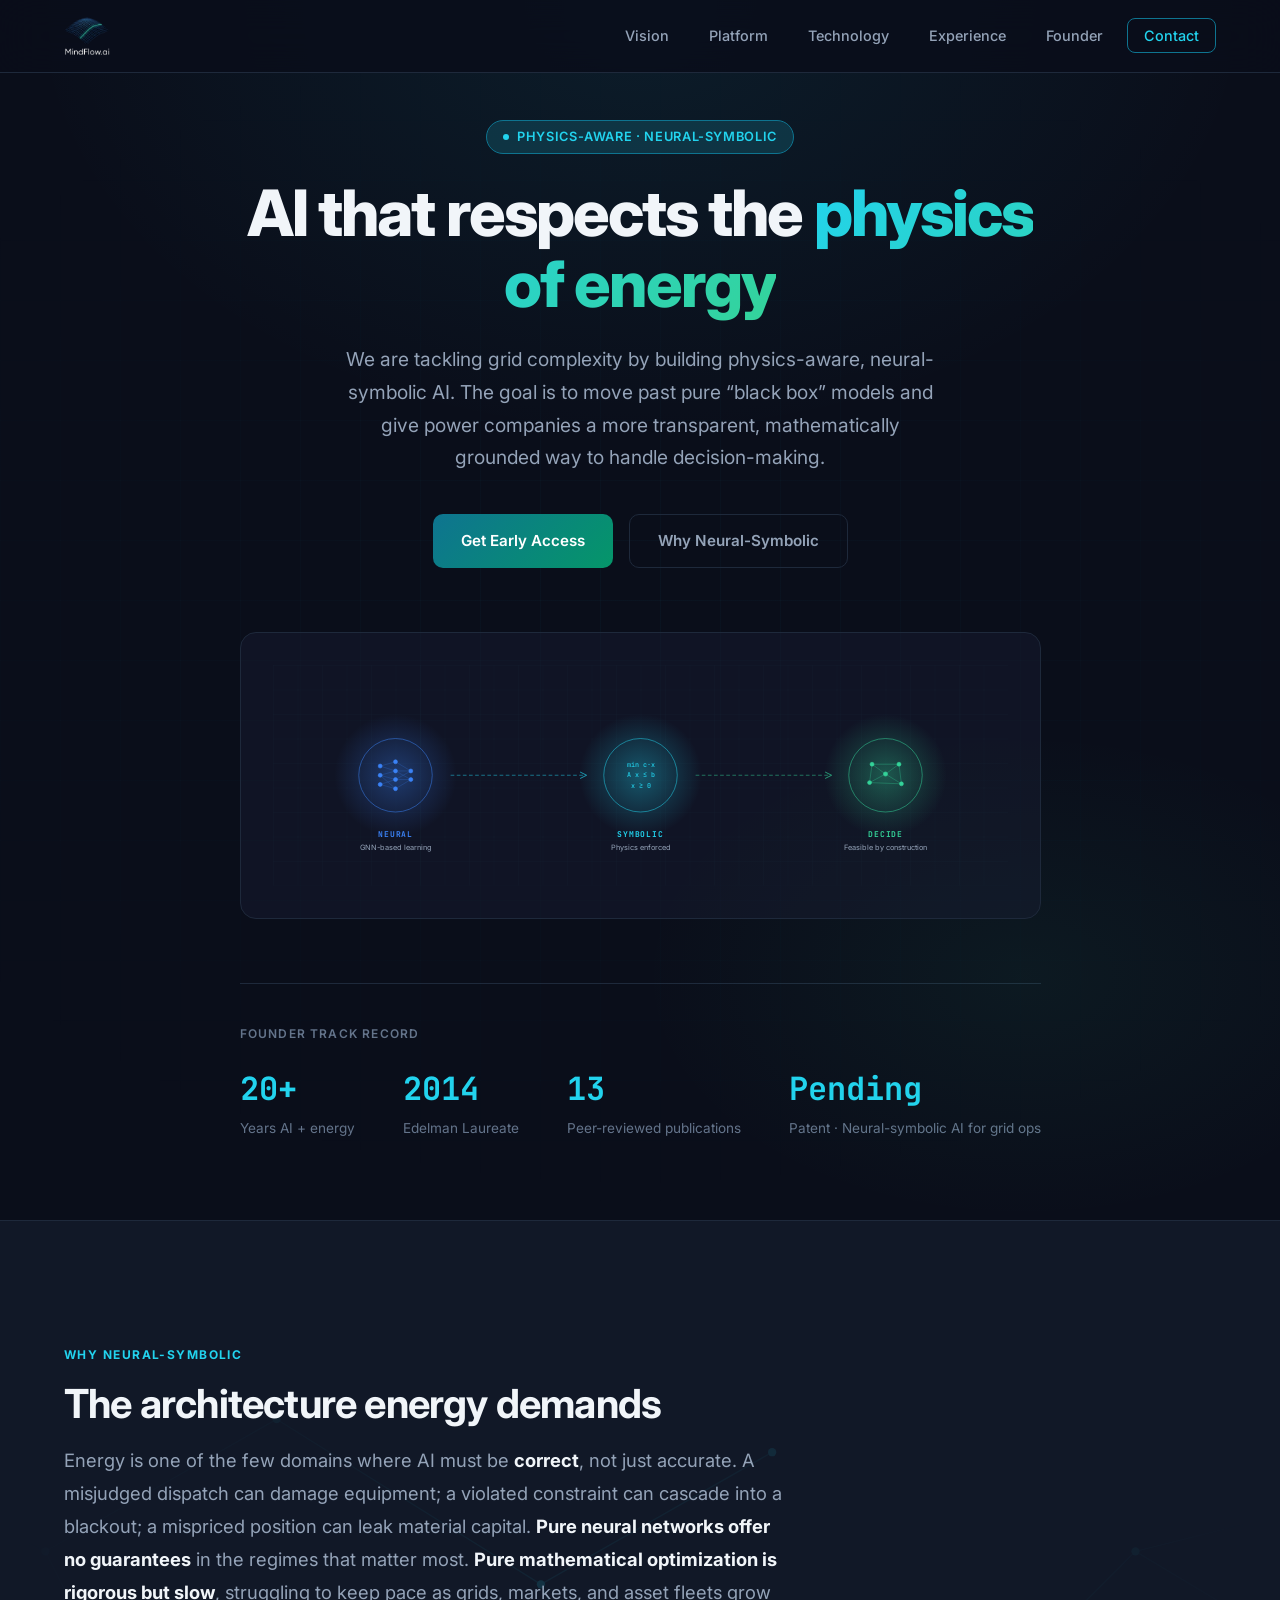
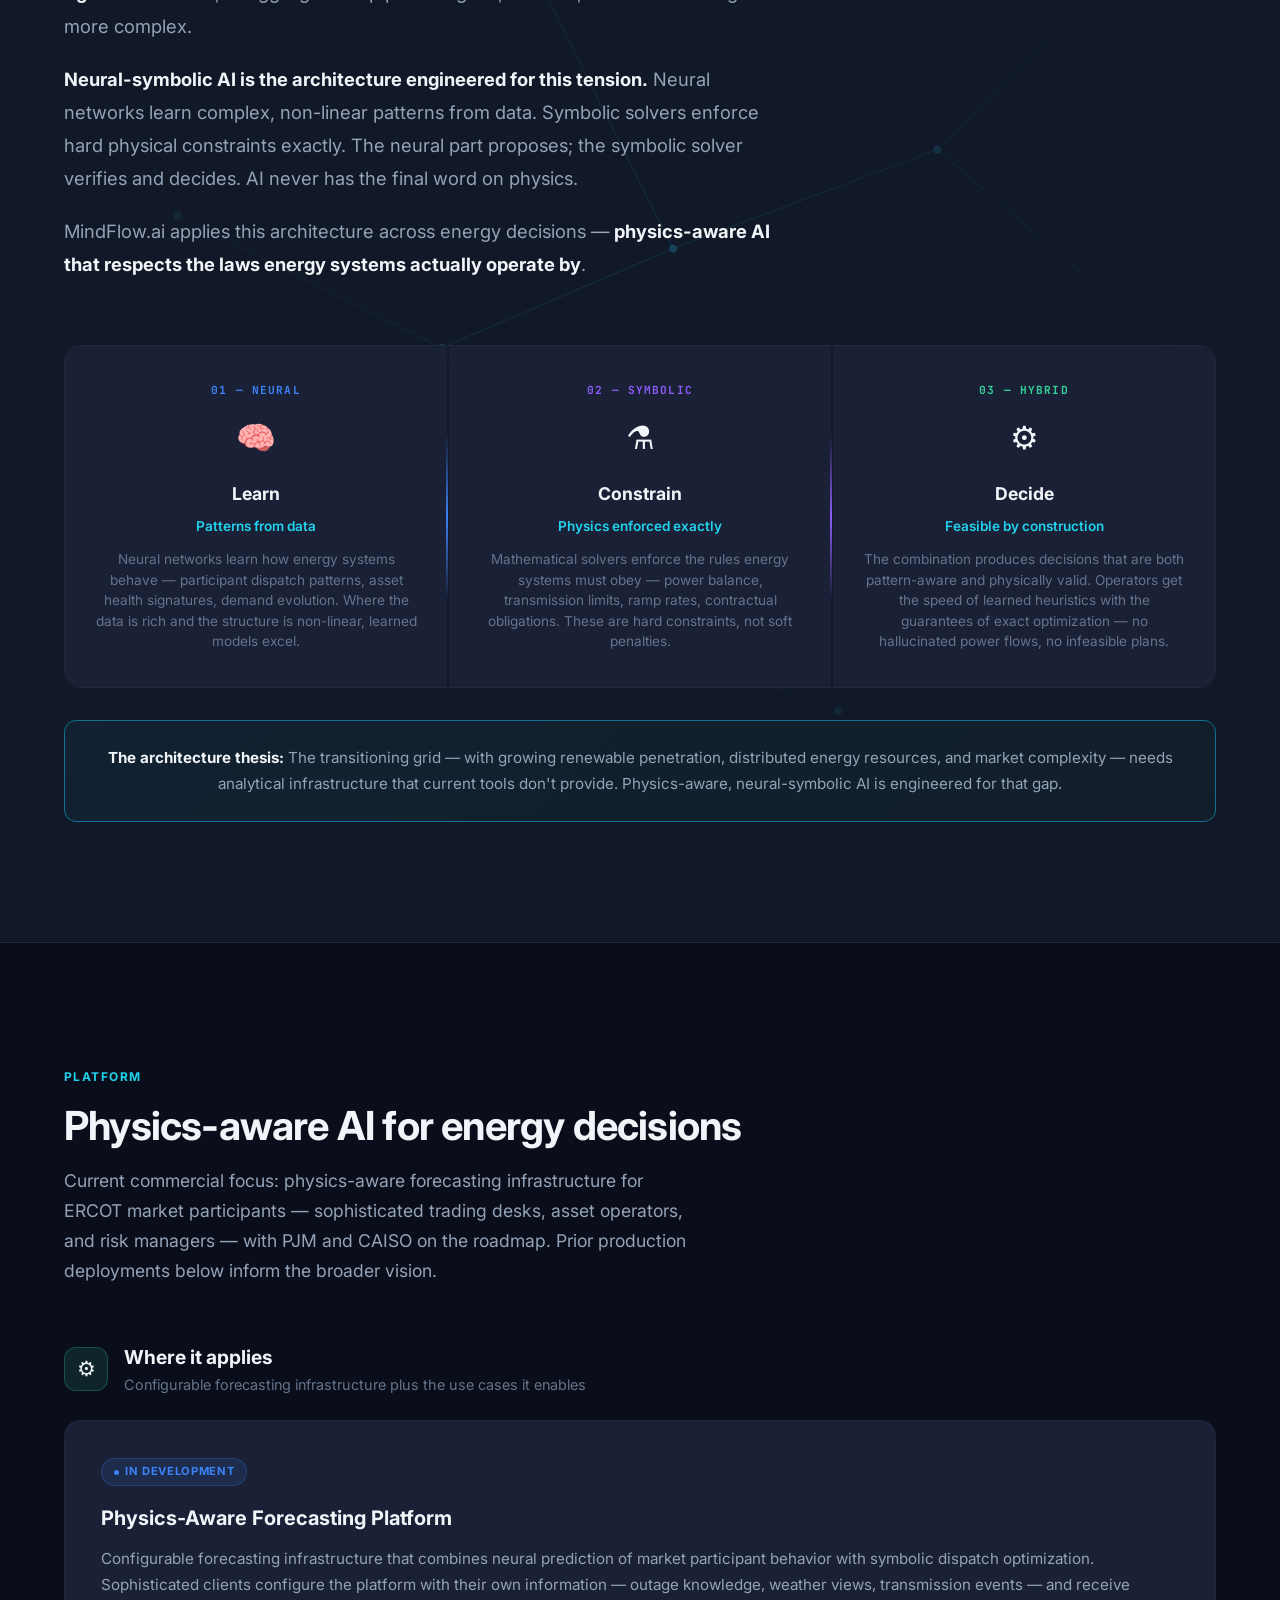
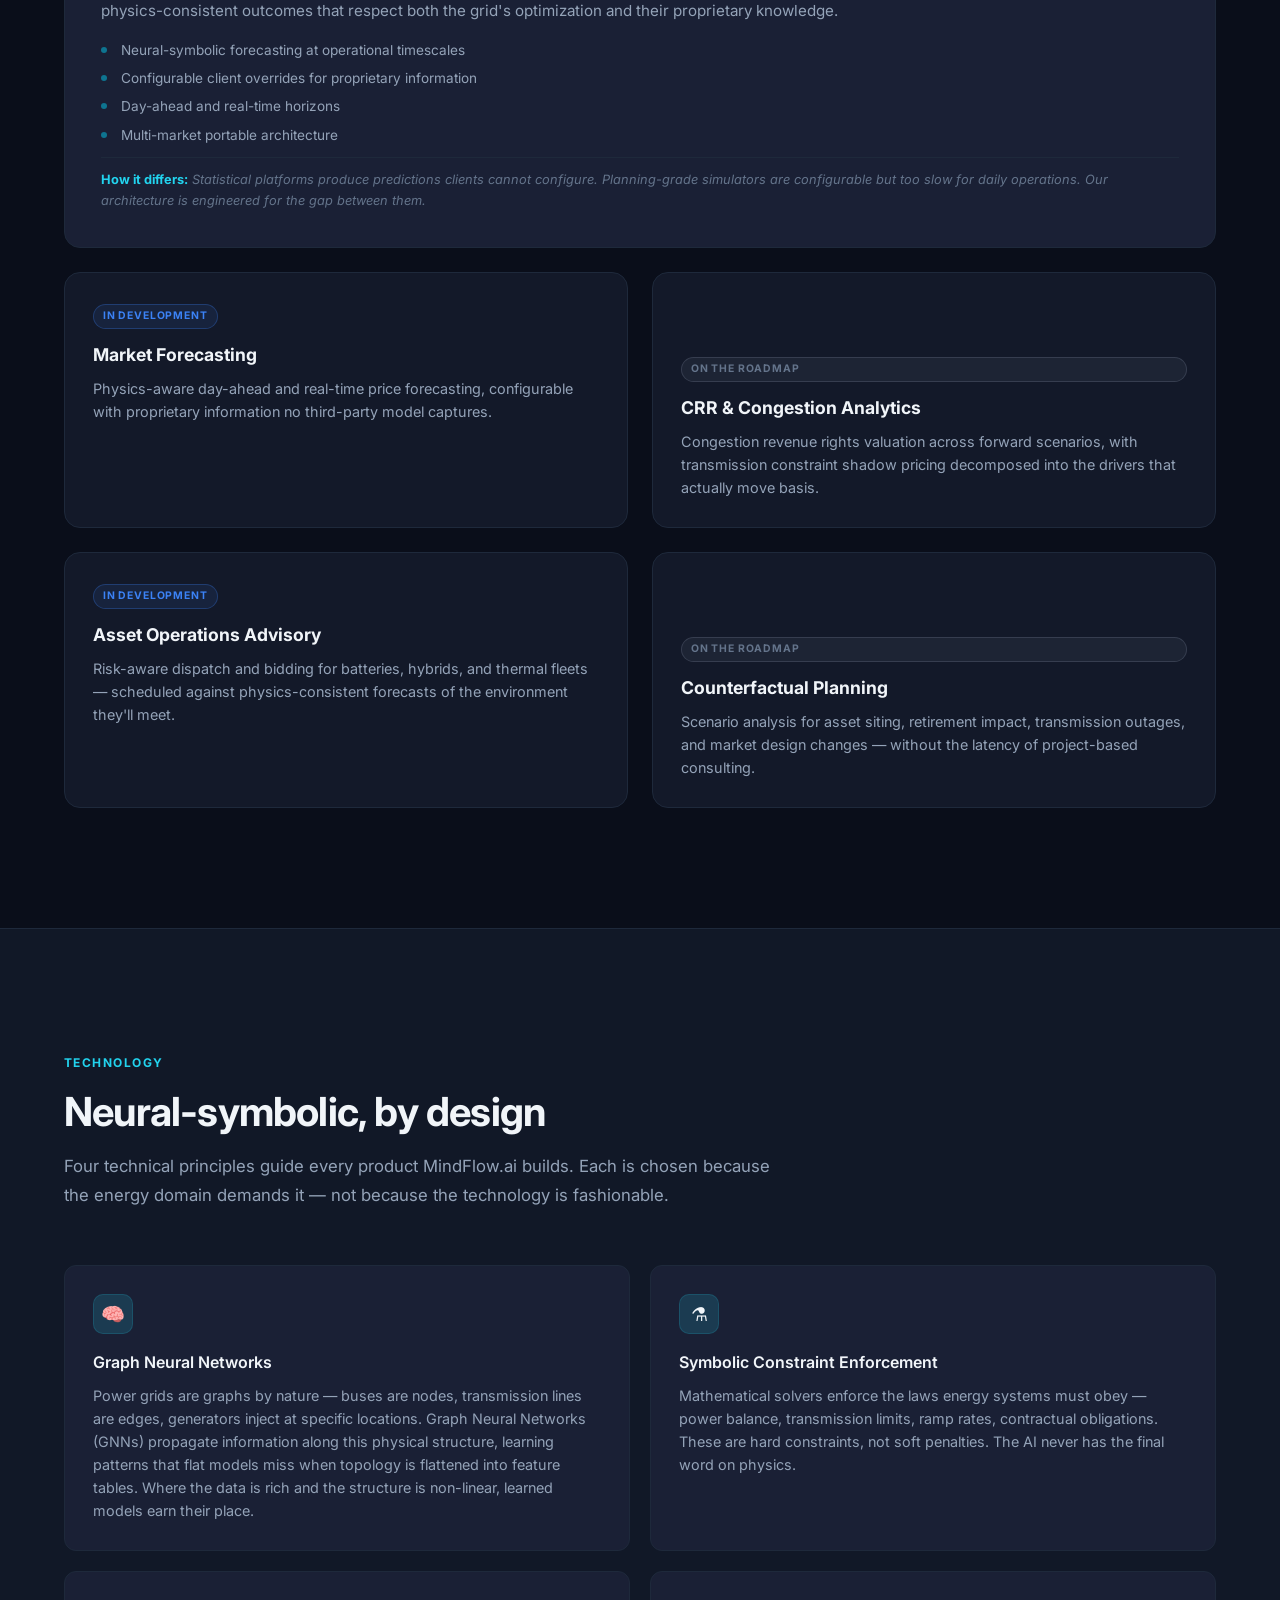
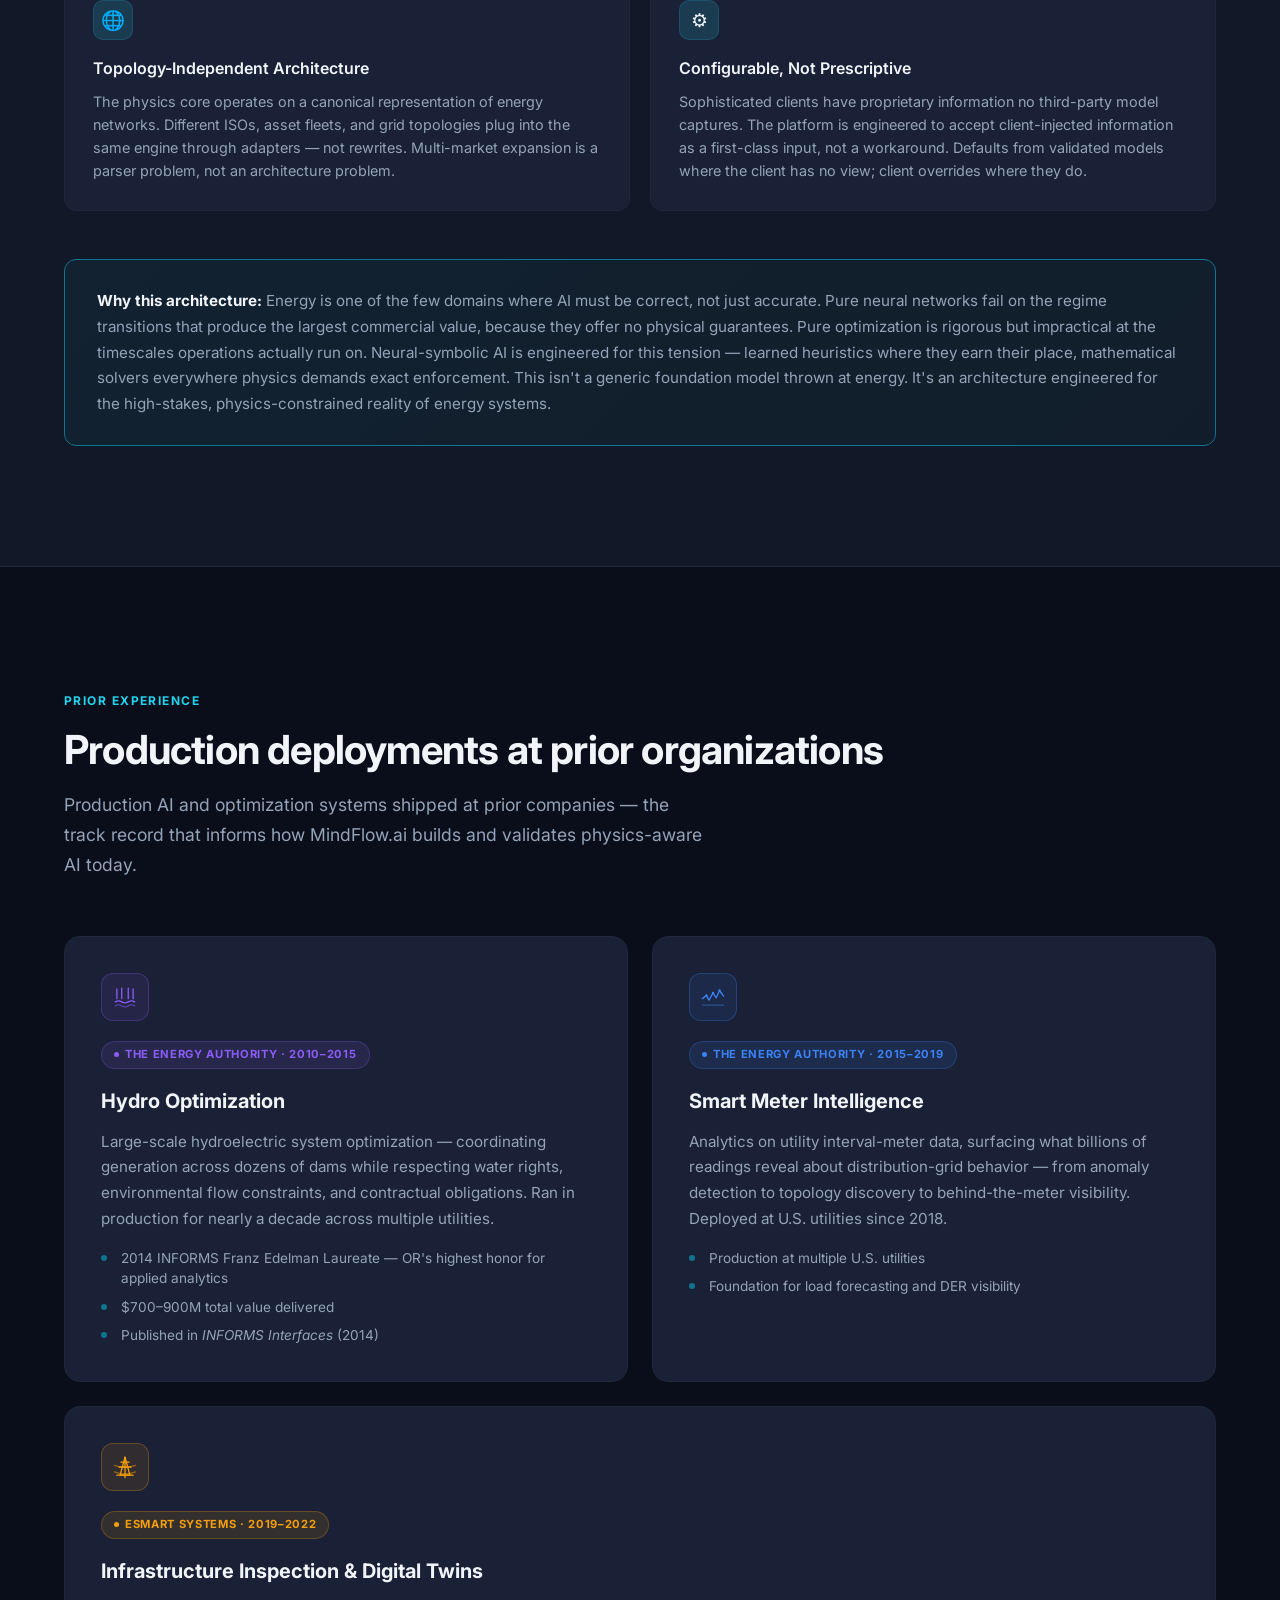
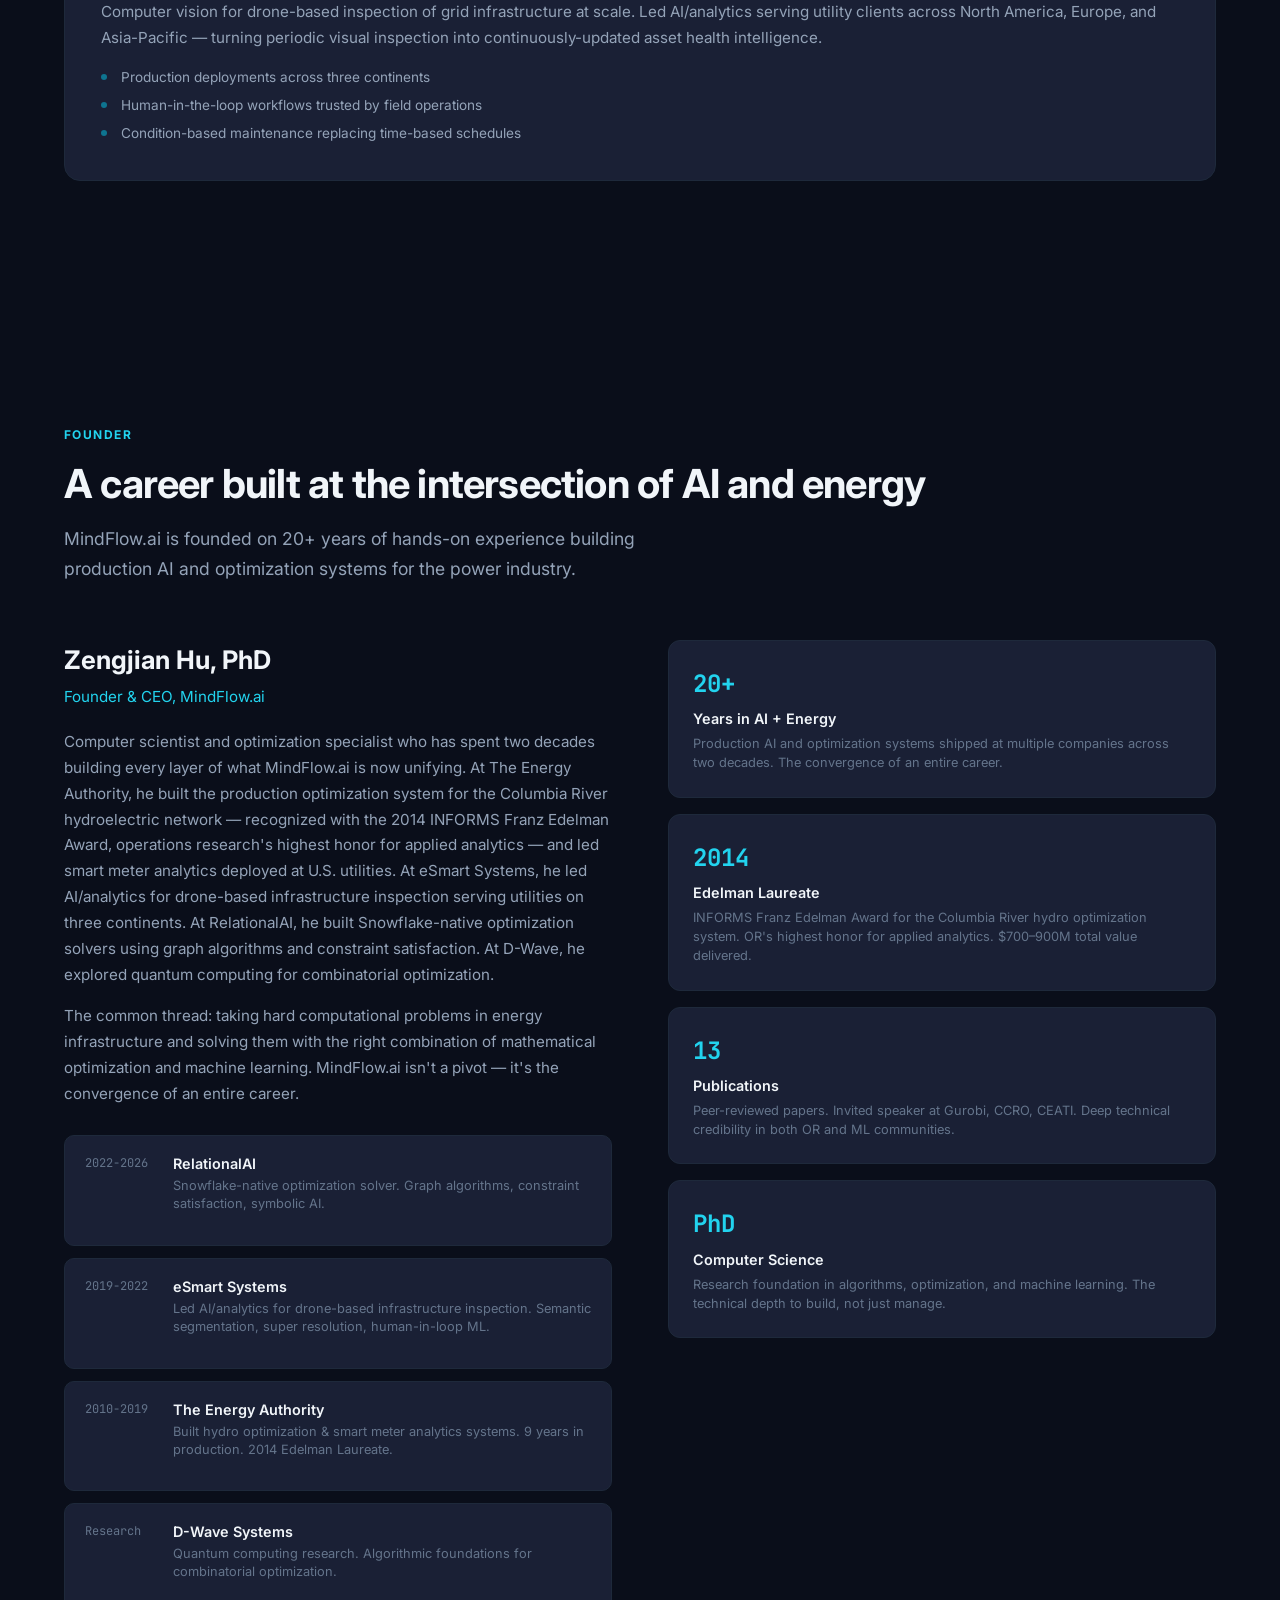
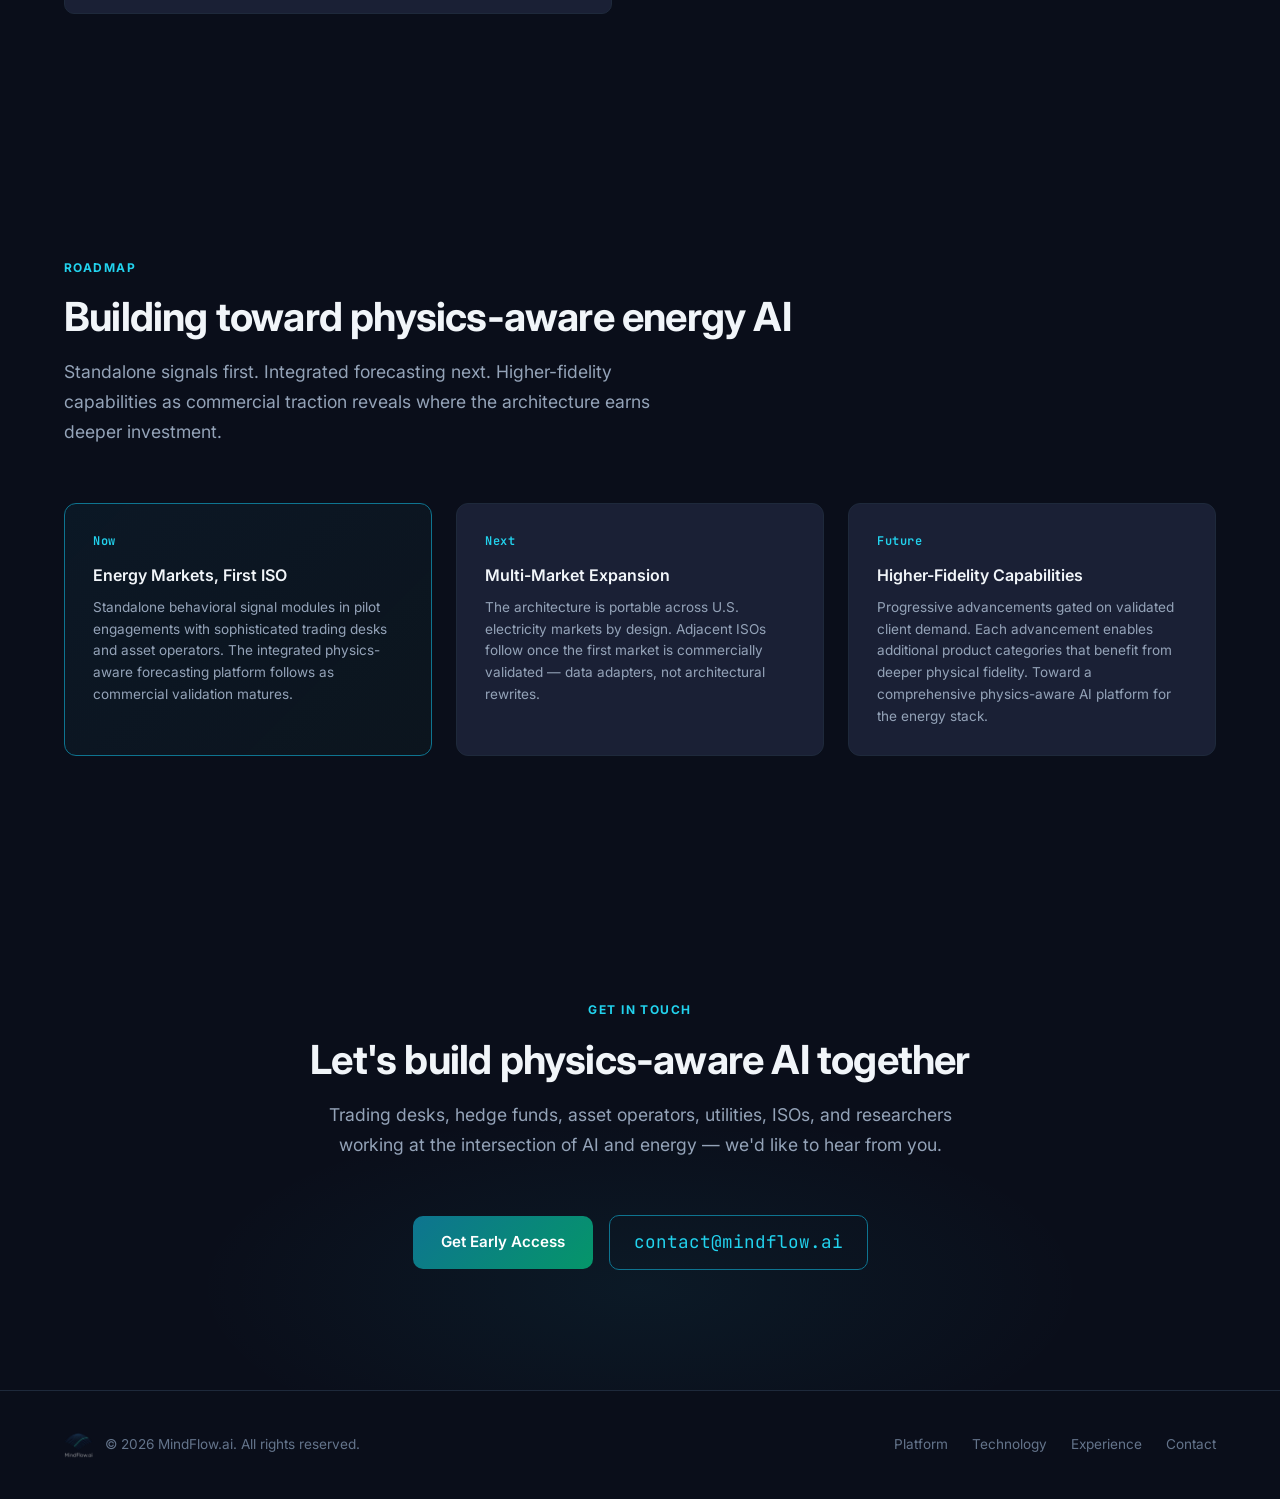
==== commit 366ead5e: "Hero metric: Patent -> Patent Pending The patent is filed, not granted. Updated the hero credentials" ====
--- a/index.html
+++ b/index.html
@@ -583,8 +583,8 @@
                             <div class="label">Peer-reviewed publications</div>
                         </div>
                         <div class="hero-metric">
-                            <div class="number">Patent</div>
-                            <div class="label">Neural-symbolic AI for grid ops</div>
+                            <div class="number">Pending</div>
+                            <div class="label">Patent &middot; Neural-symbolic AI for grid ops</div>
                         </div>
                     </div>
                 </div>
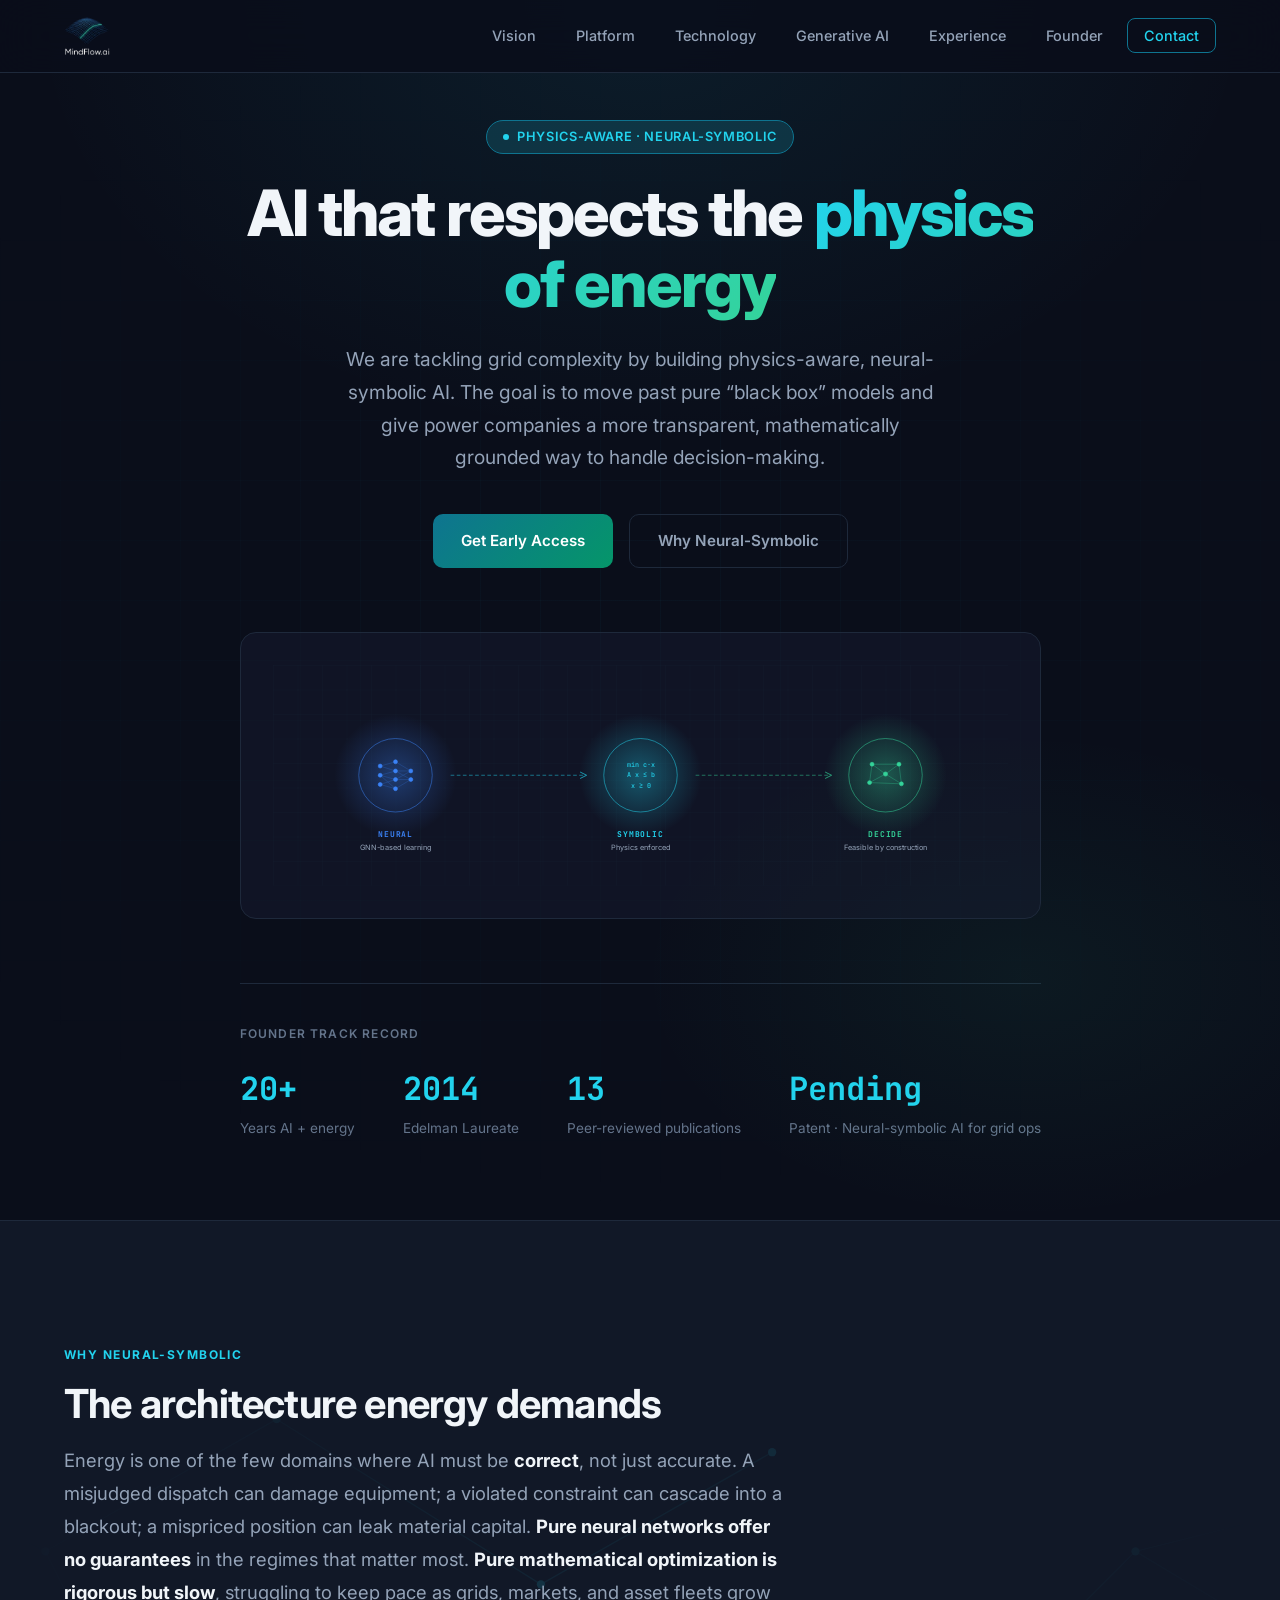
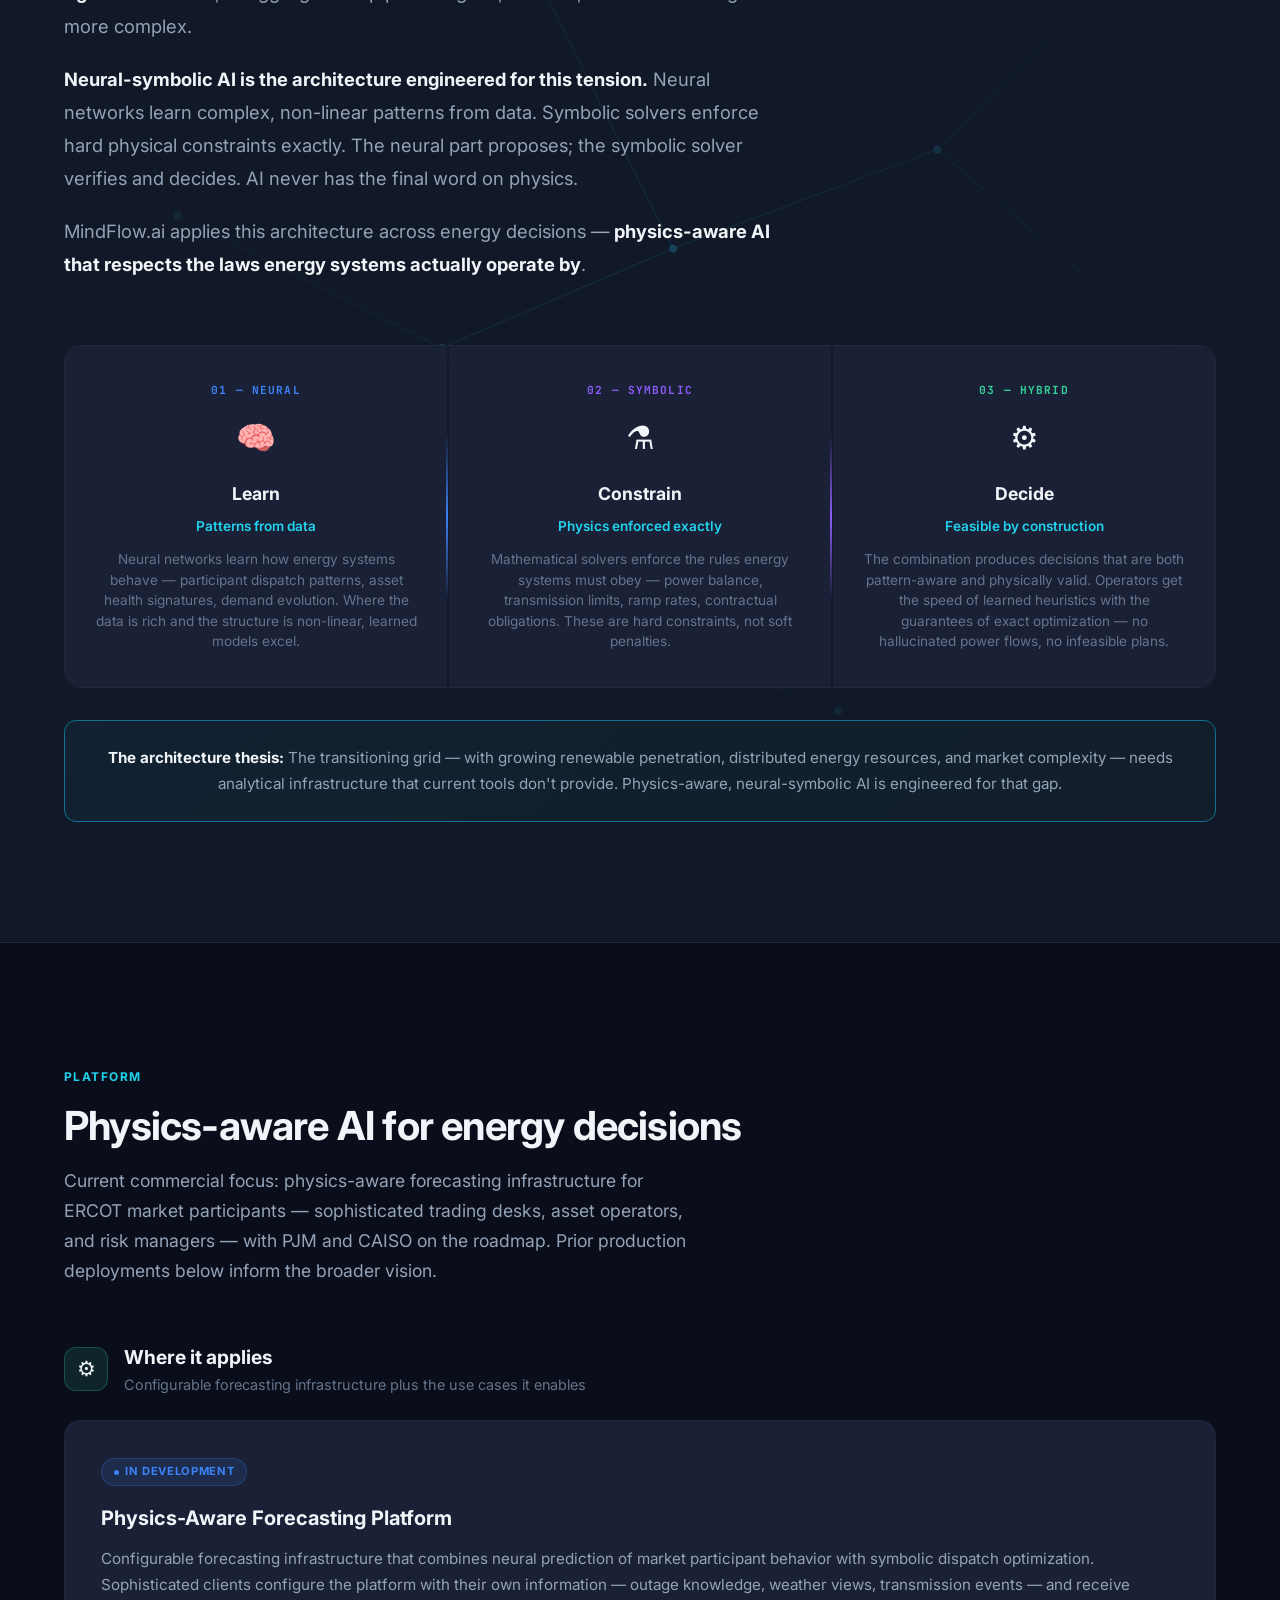
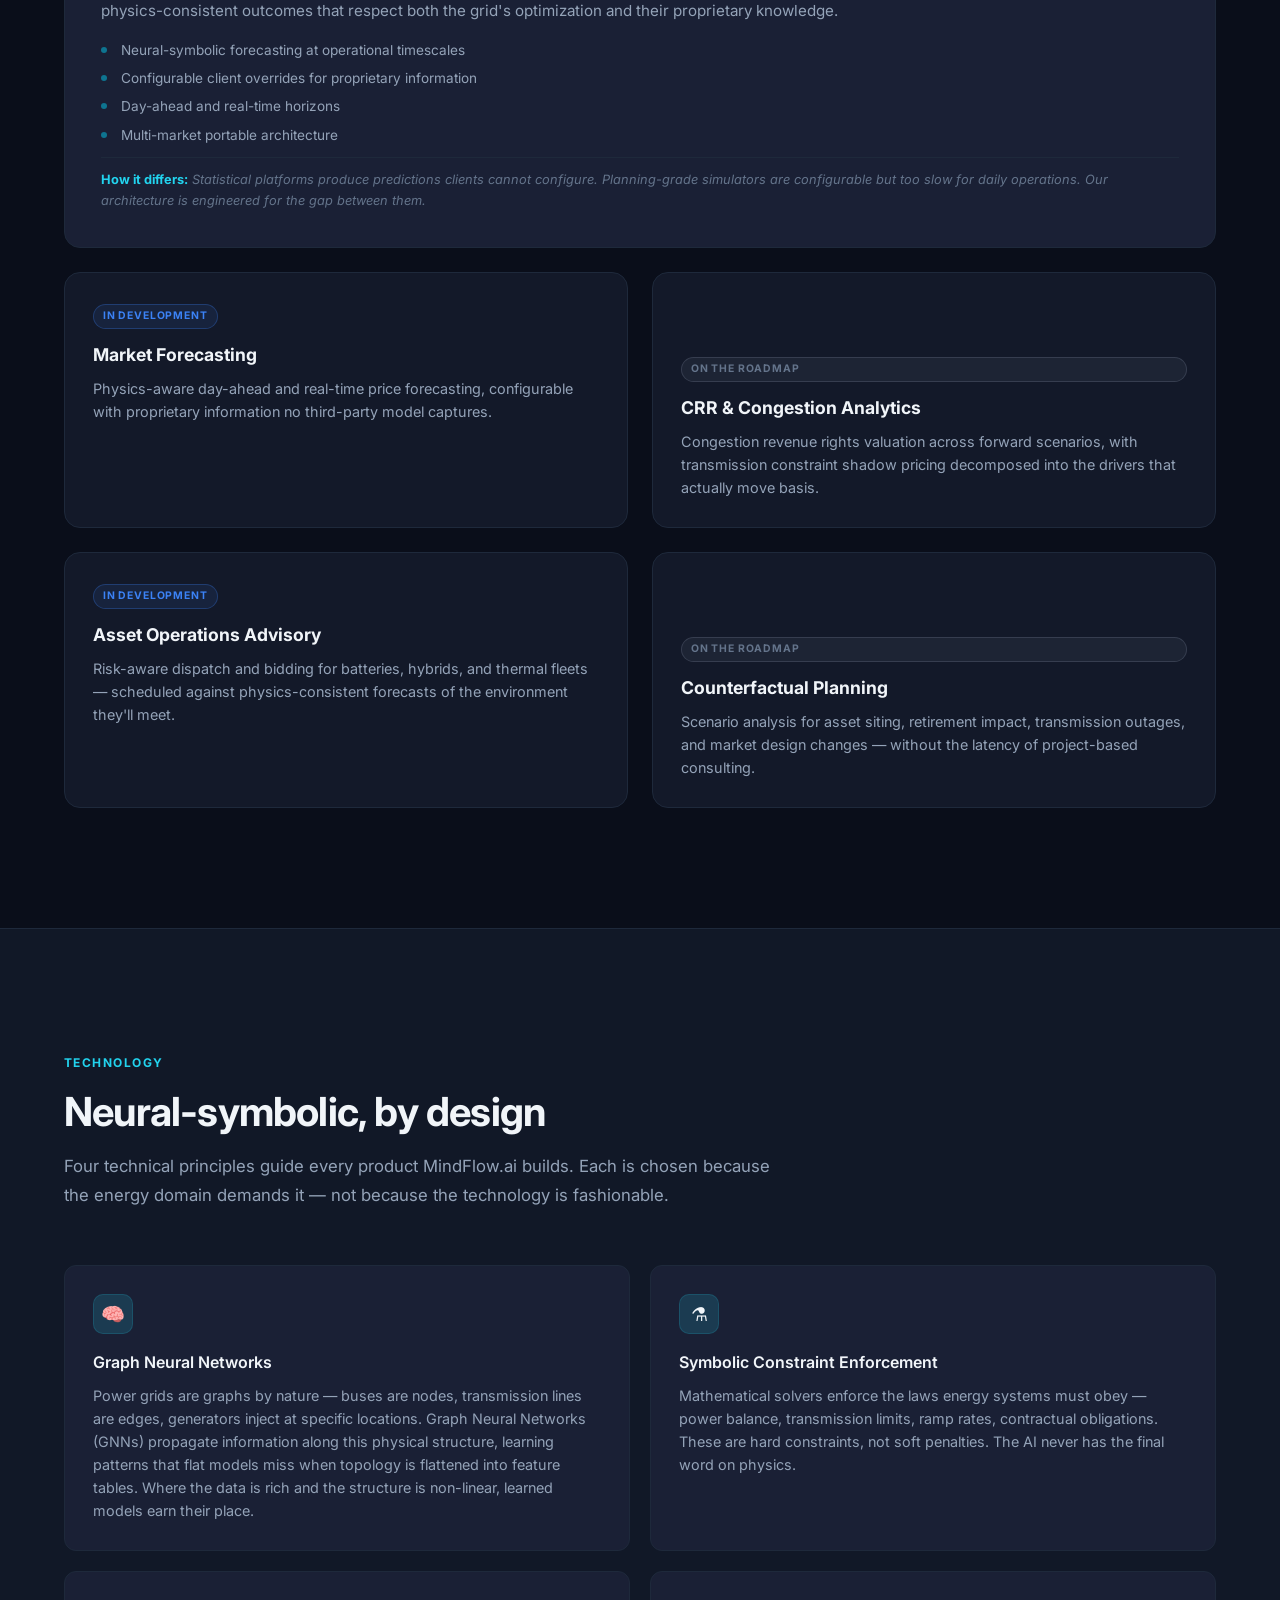
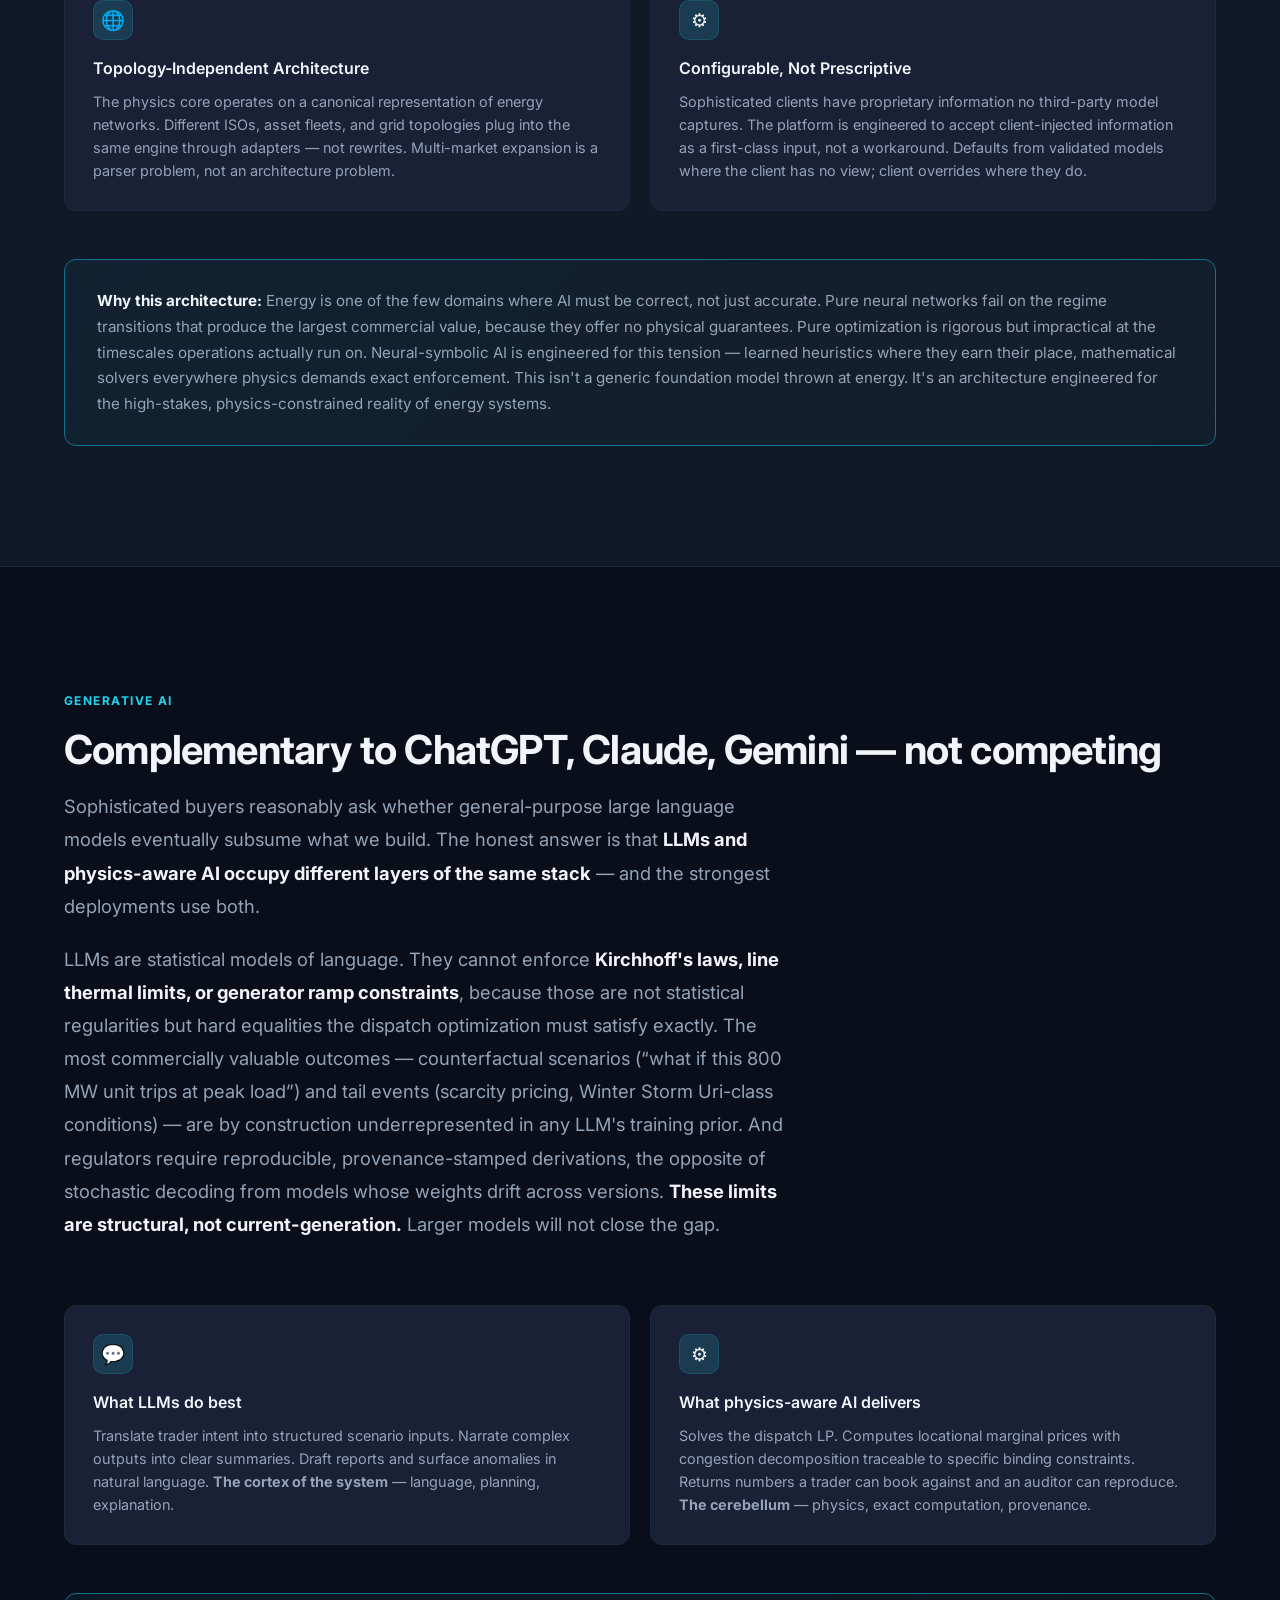
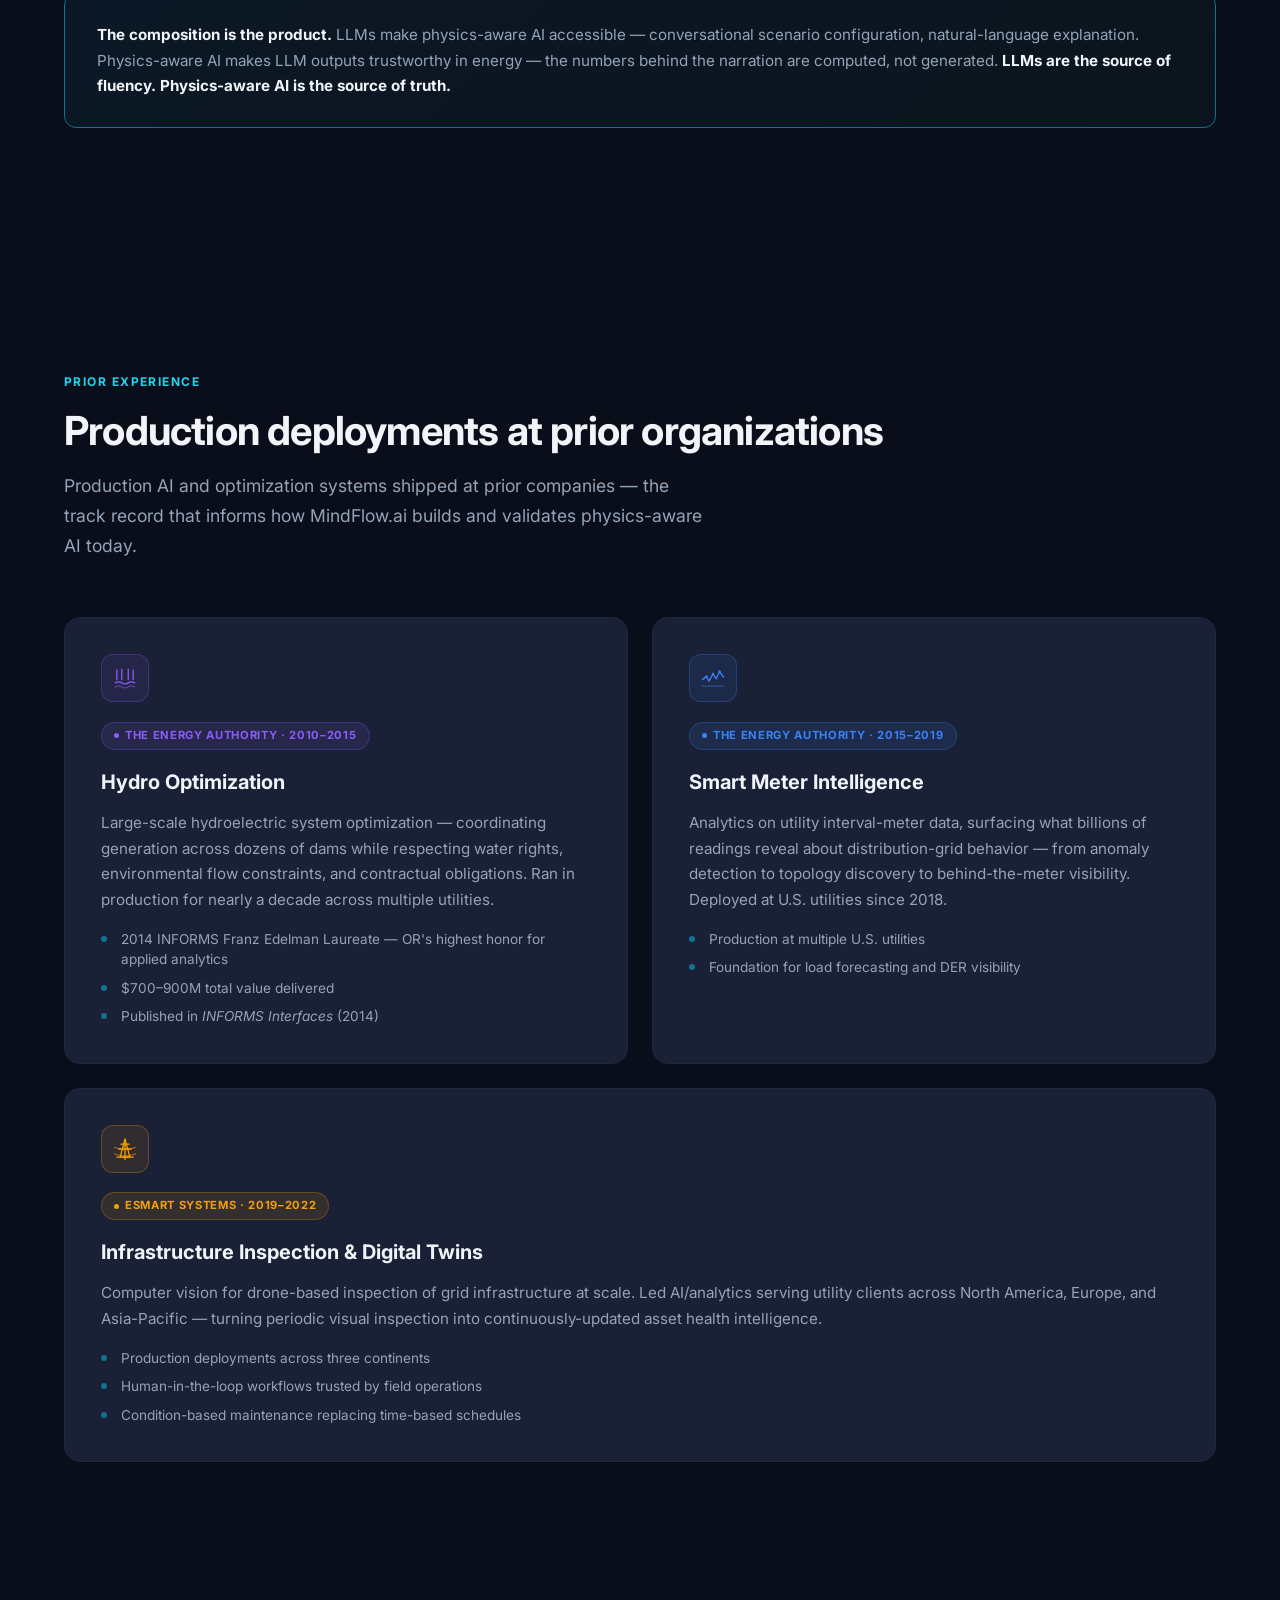
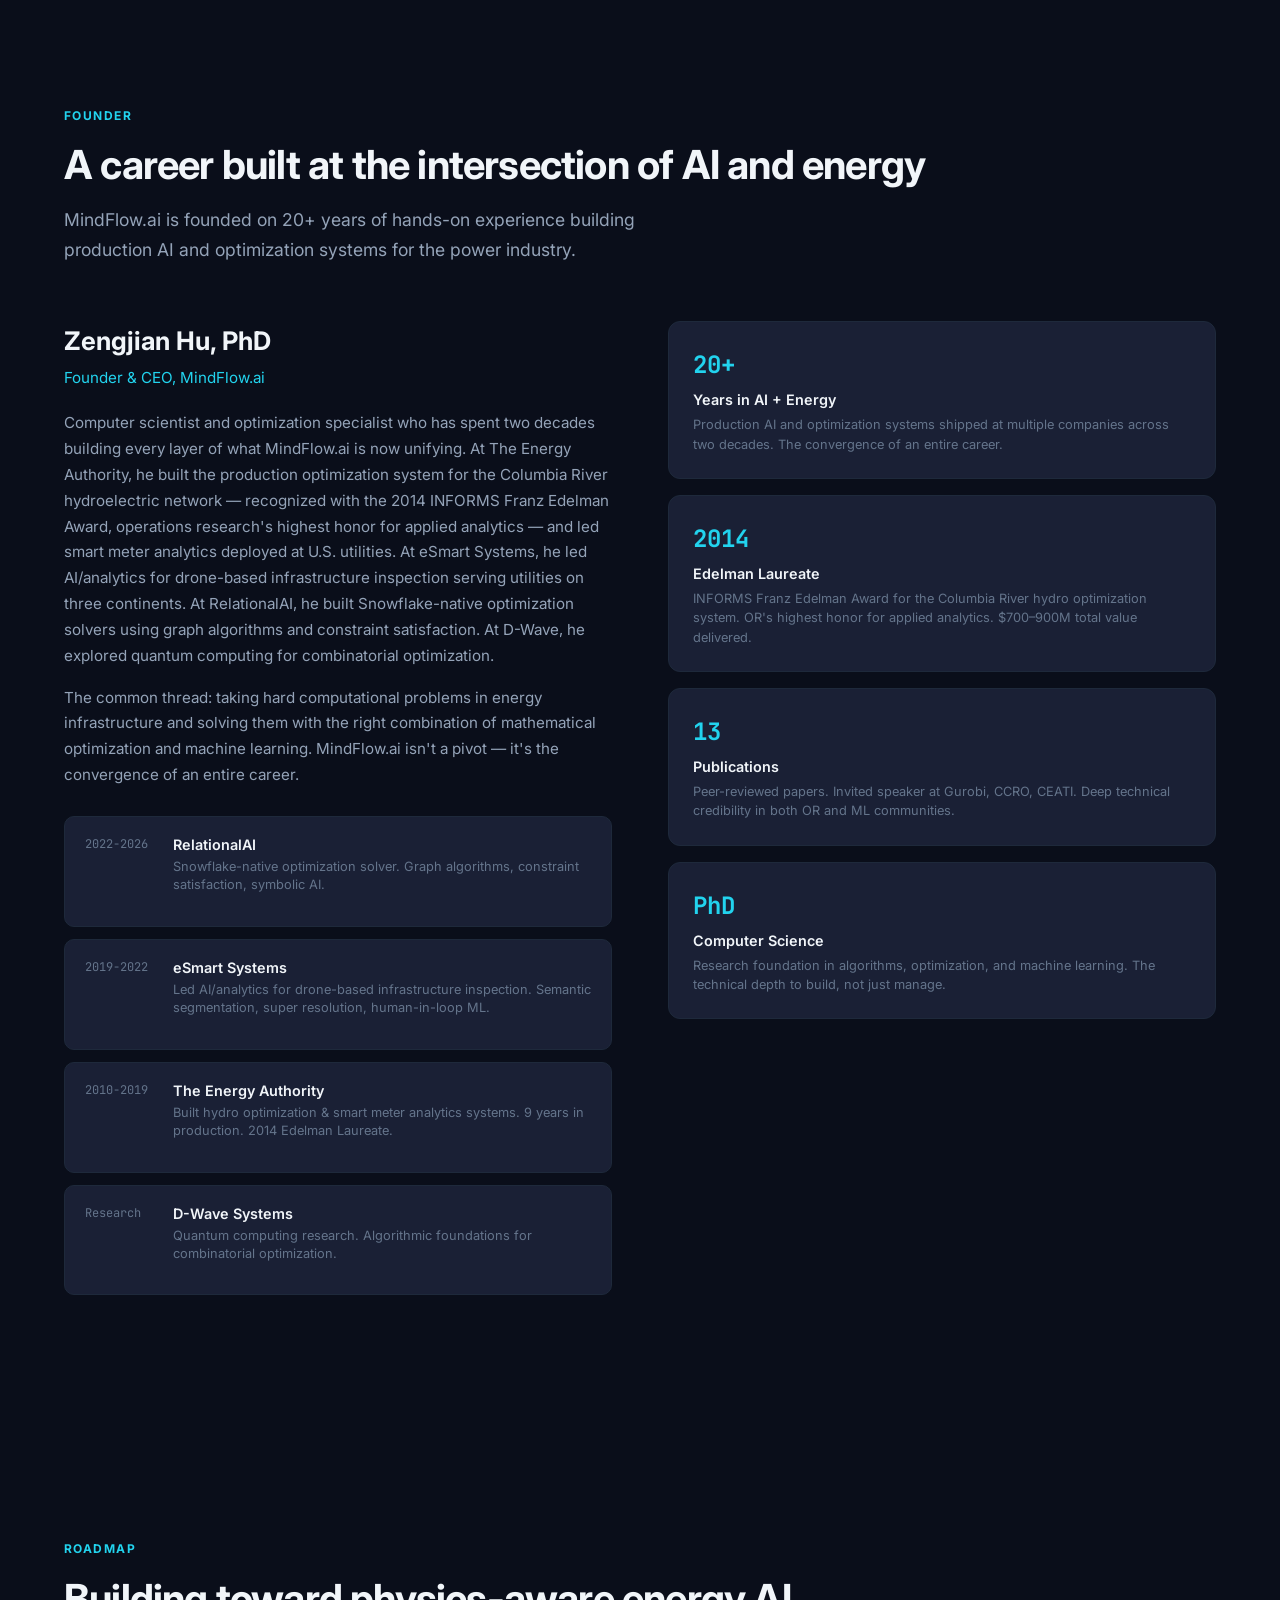
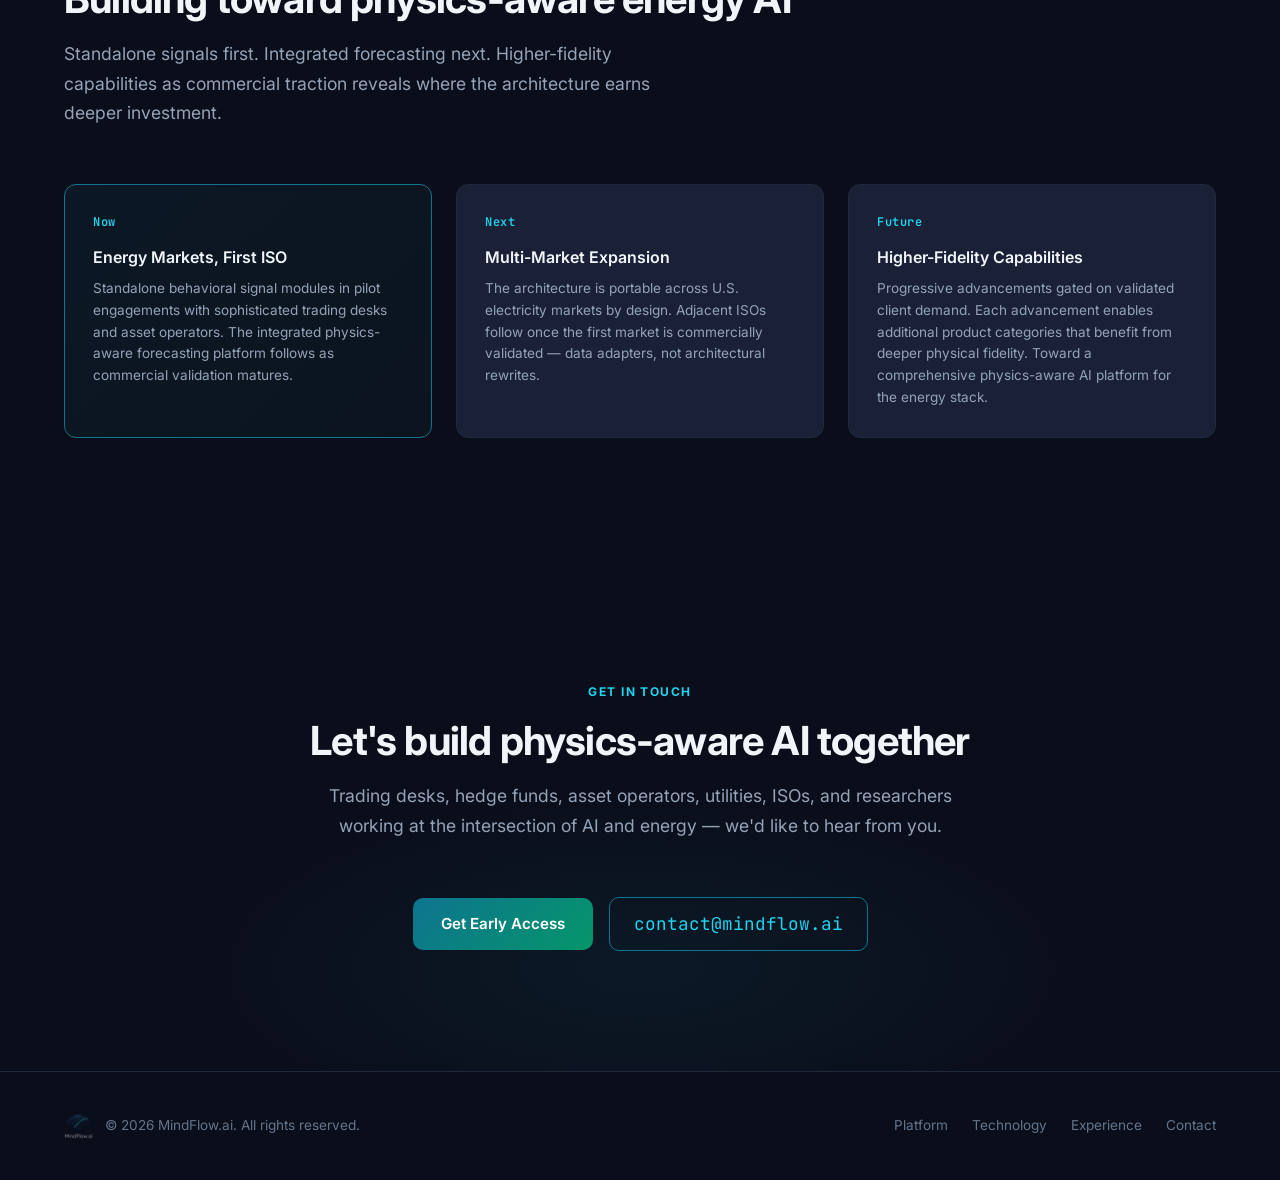
==== commit bba7c8c6: "Add Generative AI section: complementary to ChatGPT/Claude/Gemini Explicitly answer the question eve" ====
--- a/index.html
+++ b/index.html
@@ -438,6 +438,7 @@
                     <li><a href="#vision">Vision</a></li>
                     <li><a href="#capabilities">Platform</a></li>
                     <li><a href="#technology">Technology</a></li>
+                    <li><a href="#generative-ai">Generative AI</a></li>
                     <li><a href="#experience">Experience</a></li>
                     <li><a href="#founder">Founder</a></li>
                     <li><a href="#contact" class="nav-cta">Contact</a></li>
@@ -777,6 +778,37 @@
             </div>
         </section>
 
+        <!-- Generative AI -->
+        <section id="generative-ai">
+            <div class="container">
+                <span class="section-label">Generative AI</span>
+                <h2 class="section-title">Complementary to ChatGPT, Claude, Gemini &mdash; not competing</h2>
+                <div class="vision-content">
+                    <p>
+                        Sophisticated buyers reasonably ask whether general-purpose large language models eventually subsume what we build. The honest answer is that <strong>LLMs and physics-aware AI occupy different layers of the same stack</strong> &mdash; and the strongest deployments use both.
+                    </p>
+                    <p>
+                        LLMs are statistical models of language. They cannot enforce <strong>Kirchhoff's laws, line thermal limits, or generator ramp constraints</strong>, because those are not statistical regularities but hard equalities the dispatch optimization must satisfy exactly. The most commercially valuable outcomes &mdash; counterfactual scenarios (&ldquo;what if this 800 MW unit trips at peak load&rdquo;) and tail events (scarcity pricing, Winter Storm Uri-class conditions) &mdash; are by construction underrepresented in any LLM's training prior. And regulators require reproducible, provenance-stamped derivations, the opposite of stochastic decoding from models whose weights drift across versions. <strong>These limits are structural, not current-generation.</strong> Larger models will not close the gap.
+                    </p>
+                </div>
+                <div class="tech-grid">
+                    <div class="tech-card fade-in">
+                        <div class="tech-card-icon">&#128172;</div>
+                        <h3>What LLMs do best</h3>
+                        <p>Translate trader intent into structured scenario inputs. Narrate complex outputs into clear summaries. Draft reports and surface anomalies in natural language. <strong>The cortex of the system</strong> &mdash; language, planning, explanation.</p>
+                    </div>
+                    <div class="tech-card fade-in">
+                        <div class="tech-card-icon">&#9881;</div>
+                        <h3>What physics-aware AI delivers</h3>
+                        <p>Solves the dispatch LP. Computes locational marginal prices with congestion decomposition traceable to specific binding constraints. Returns numbers a trader can book against and an auditor can reproduce. <strong>The cerebellum</strong> &mdash; physics, exact computation, provenance.</p>
+                    </div>
+                </div>
+                <div class="tech-founder-note fade-in">
+                    <p><strong>The composition is the product.</strong> LLMs make physics-aware AI accessible &mdash; conversational scenario configuration, natural-language explanation. Physics-aware AI makes LLM outputs trustworthy in energy &mdash; the numbers behind the narration are computed, not generated. <strong>LLMs are the source of fluency. Physics-aware AI is the source of truth.</strong></p>
+                </div>
+            </div>
+        </section>
+
         <!-- Prior Experience -->
         <section id="experience">
             <div class="container">
